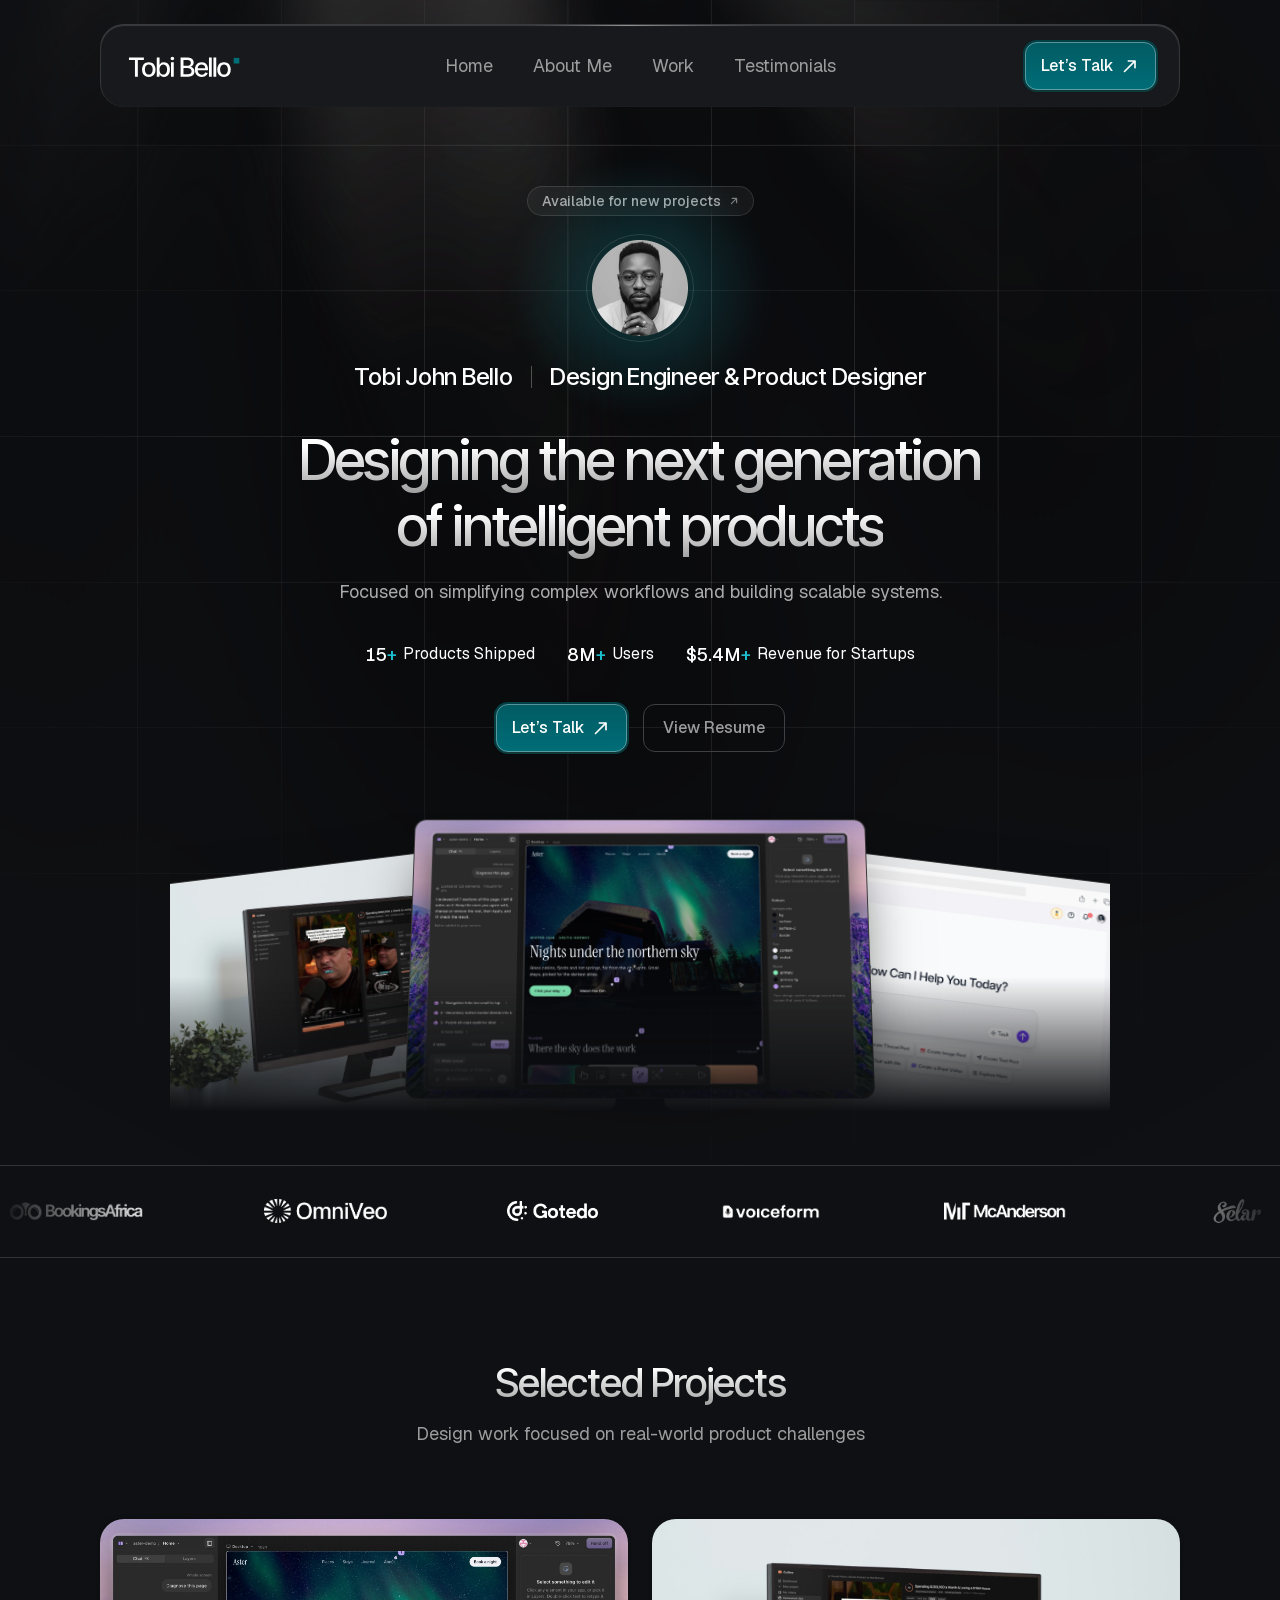
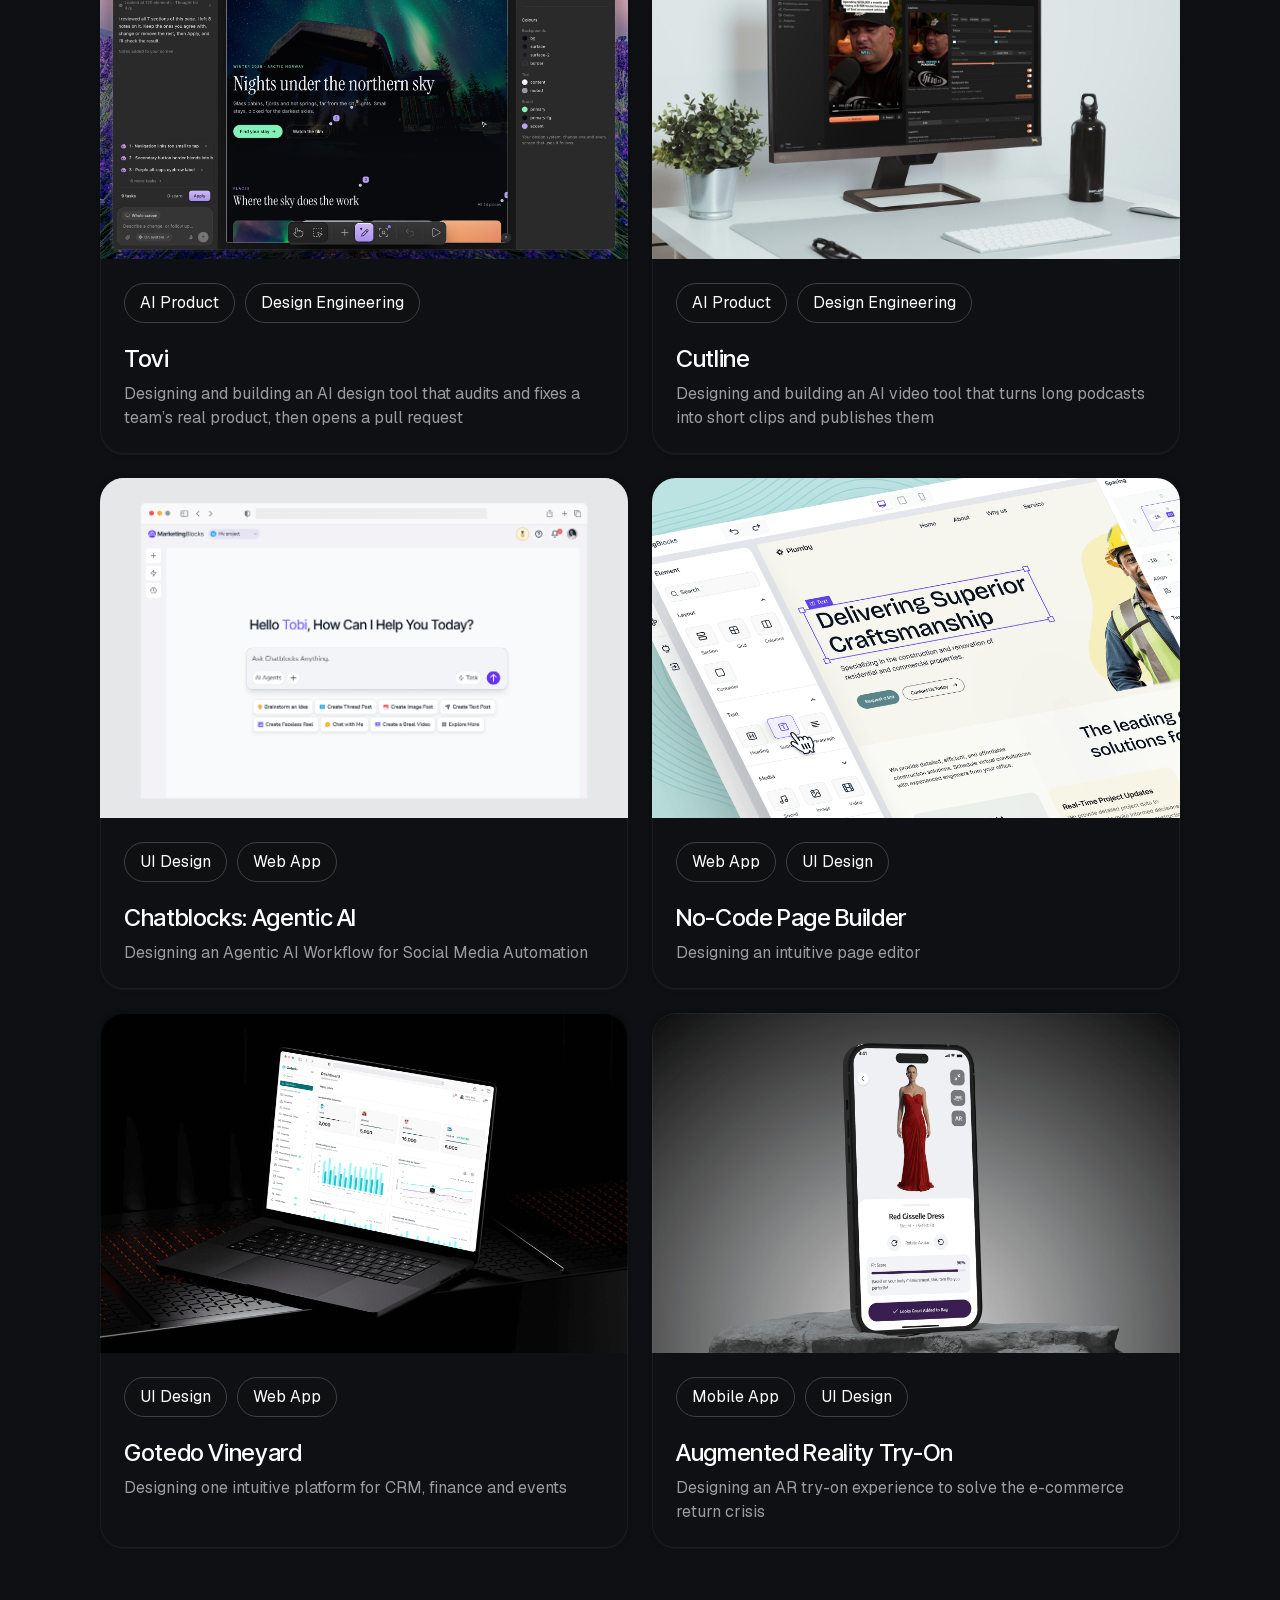
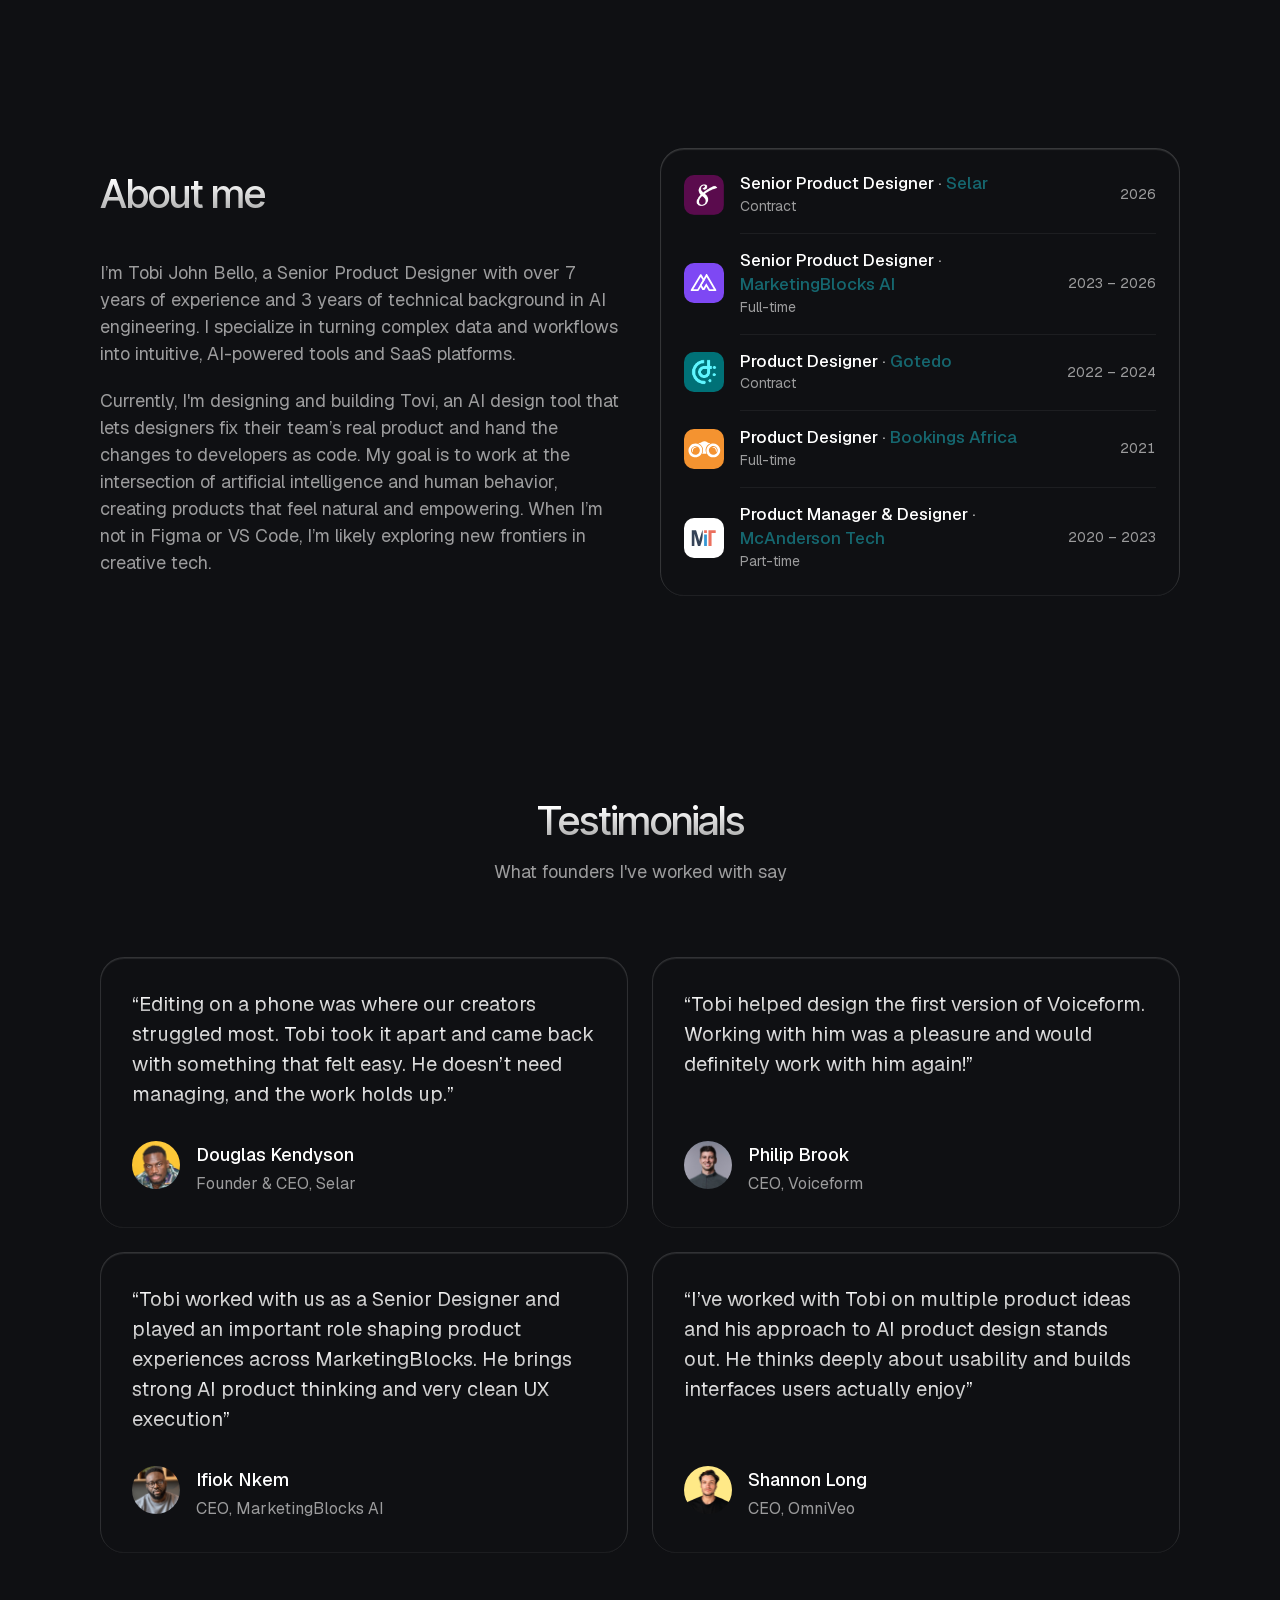
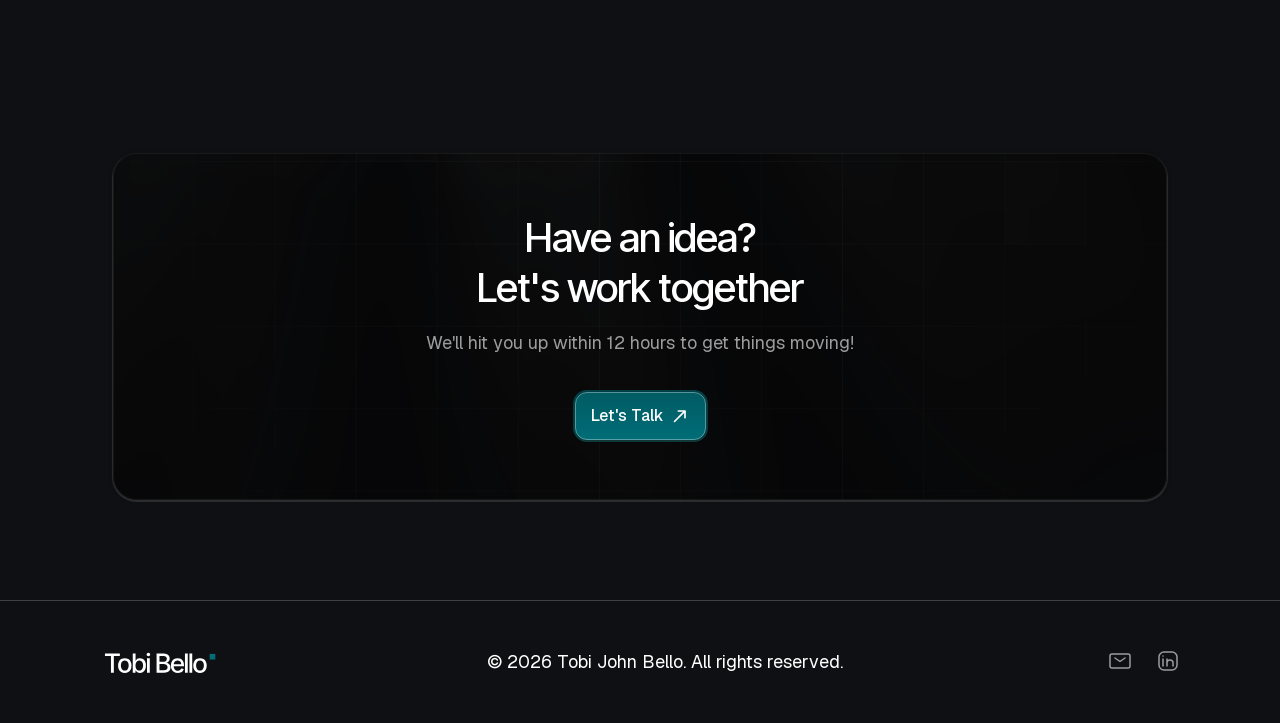
==== index.html @ f937171e "Availability badge: monochrome pill with arrow, no green dot; More work carousel prepared (hidden un" ====
<!doctype html>
<html lang="en" class="no-js">
<head>
<meta charset="utf-8">
<meta name="viewport" content="width=device-width, initial-scale=1">
<title>Tobi John Bello | Design Engineer &amp; Product Designer</title>
<meta name="description" content="Tobi John Bello (Tobi Bello) is a Design Engineer and Product Designer with 7+ years designing AI products, no-code builders and SaaS. 15+ products shipped, used by 8M+ people. See his portfolio and case studies.">
<meta name="author" content="Tobi John Bello">
<meta name="robots" content="index, follow, max-image-preview:large">
<link rel="canonical" href="https://tobibello.pages.dev/">
<meta property="og:type" content="website">
<meta property="og:site_name" content="Tobi John Bello">
<meta property="og:url" content="https://tobibello.pages.dev/">
<meta property="og:title" content="Tobi John Bello | Senior Product Designer &amp; Design Engineer">
<meta property="og:description" content="Tobi John Bello (Tobi Bello) is a Senior Product Designer and Design Engineer with 7+ years designing AI products, no-code builders and SaaS. 15+ products shipped, used by 8M+ people. See his portfolio and case studies.">
<meta property="og:image" content="https://tobibello.pages.dev/assets/images/eXPd6ypbdZFultZk0NhvtLMKfq0.jpg">
<meta name="twitter:card" content="summary_large_image">
<meta name="twitter:title" content="Tobi John Bello | Senior Product Designer &amp; Design Engineer">
<meta name="twitter:description" content="Tobi John Bello (Tobi Bello) is a Senior Product Designer and Design Engineer with 7+ years designing AI products, no-code builders and SaaS. 15+ products shipped, used by 8M+ people. See his portfolio and case studies.">
<meta name="twitter:image" content="https://tobibello.pages.dev/assets/images/eXPd6ypbdZFultZk0NhvtLMKfq0.jpg">
<script type="application/ld+json">[{"@context": "https://schema.org", "@type": "Person", "name": "Tobi John Bello", "alternateName": ["Tobi Bello", "Tobi J. Bello"], "jobTitle": "Design Engineer & Product Designer", "url": "https://tobibello.pages.dev/", "image": "https://tobibello.pages.dev/assets/images/3a0TsaIyMQbZR7j9urEglnDvk4.png", "email": "mailto:tobijohnbello@gmail.com", "sameAs": ["https://www.linkedin.com/in/tobi-john-bello-57268a89/", "https://github.com/squarepegng", "https://tobibello.framer.website/"], "knowsAbout": ["Product design", "UX design", "UI design", "AI product design", "Agentic AI UX", "Design systems", "No-code builders", "SaaS", "Design engineering", "Prototyping"], "alumniOf": {"@type": "CollegeOrUniversity", "name": "Federal University of Technology, Akure"}}, {"@context": "https://schema.org", "@type": "WebSite", "name": "Tobi John Bello — Portfolio", "alternateName": "Tobi Bello", "url": "https://tobibello.pages.dev/"}]</script>
<link rel="icon" href="assets/images/3a0TsaIyMQbZR7j9urEglnDvk4.png">
<link rel="preload" href="assets/fonts/Geist-var.woff2" as="font" type="font/woff2" crossorigin>
<link rel="preload" href="assets/fonts/InterTight-var.woff2" as="font" type="font/woff2" crossorigin>
<script>document.documentElement.classList.add('js-motion')</script>
<link rel="stylesheet" href="assets/styles.css?v=20261123f">
</head>
<body>
<header class="site-header appear" style="--from-y:-16px;--delay:.1s">
  <nav class="nav" aria-label="Main">
    <svg class="nav-divider" viewBox="-1 -1 261 3" preserveAspectRatio="none" aria-hidden="true"><defs><linearGradient id="navline" x1="278.009" y1="2" x2="-39.2064" y2="2" gradientUnits="userSpaceOnUse"><stop offset="0.08" stop-color="#737474" stop-opacity="0"/><stop offset="0.51" stop-color="#939393"/><stop offset="0.83" stop-color="#6F6F70" stop-opacity="0"/></linearGradient></defs><line x1="0" y1="0.5" x2="259" y2="0.5" stroke="url(#navline)"/></svg>
    <a class="nav-logo" href="./" aria-label="Tobi Bello, home"><img src="assets/images/7yOBBGfetjL9oez791LI37W6D8.svg" alt="Tobi Bello" width="121" height="24"></a>
    <div class="nav-links">
      <a href="./">Home</a>
      <a href="#about-me">About Me</a>
      <a href="#work">Work</a>
      <a href="#testimonials">Testimonials</a>
    </div>
    <a class="btn btn-primary nav-cta" href="mailto:tobijohnbello@gmail.com">Let’s Talk <svg viewBox="0 0 20 20" fill="none" aria-hidden="true"><path d="M14.1665 7.00008L5.08315 16.0834C4.93037 16.2362 4.73593 16.3126 4.49982 16.3126C4.26371 16.3126 4.06926 16.2362 3.91648 16.0834C3.76371 15.9306 3.68732 15.7362 3.68732 15.5001C3.68732 15.264 3.76371 15.0695 3.91648 14.9167L12.9998 5.83341H8.33315C8.09704 5.83341 7.89912 5.75355 7.7394 5.59383C7.57968 5.43411 7.49982 5.23619 7.49982 5.00008C7.49982 4.76397 7.57968 4.56605 7.7394 4.40633C7.89912 4.24661 8.09704 4.16675 8.33315 4.16675H14.9998C15.2359 4.16675 15.4338 4.24661 15.5936 4.40633C15.7533 4.56605 15.8331 4.76397 15.8331 5.00008V11.6667C15.8331 11.9029 15.7533 12.1008 15.5936 12.2605C15.4338 12.4202 15.2359 12.5001 14.9998 12.5001C14.7637 12.5001 14.5658 12.4202 14.4061 12.2605C14.2463 12.1008 14.1665 11.9029 14.1665 11.6667V7.00008Z" fill="white"/></svg></a>
    <button class="nav-toggle" type="button" aria-label="Menu" aria-expanded="false"><span></span><span></span></button>
    <div class="nav-menu">
      <a href="./">Home</a>
      <a href="#about-me">About Me</a>
      <a href="#work">Work</a>
      <a href="#testimonials">Testimonials</a>
      <a class="btn btn-primary" href="mailto:tobijohnbello@gmail.com">Let’s Talk <svg viewBox="0 0 20 20" fill="none" aria-hidden="true"><path d="M14.1665 7.00008L5.08315 16.0834C4.93037 16.2362 4.73593 16.3126 4.49982 16.3126C4.26371 16.3126 4.06926 16.2362 3.91648 16.0834C3.76371 15.9306 3.68732 15.7362 3.68732 15.5001C3.68732 15.264 3.76371 15.0695 3.91648 14.9167L12.9998 5.83341H8.33315C8.09704 5.83341 7.89912 5.75355 7.7394 5.59383C7.57968 5.43411 7.49982 5.23619 7.49982 5.00008C7.49982 4.76397 7.57968 4.56605 7.7394 4.40633C7.89912 4.24661 8.09704 4.16675 8.33315 4.16675H14.9998C15.2359 4.16675 15.4338 4.24661 15.5936 4.40633C15.7533 4.56605 15.8331 4.76397 15.8331 5.00008V11.6667C15.8331 11.9029 15.7533 12.1008 15.5936 12.2605C15.4338 12.4202 15.2359 12.5001 14.9998 12.5001C14.7637 12.5001 14.5658 12.4202 14.4061 12.2605C14.2463 12.1008 14.1665 11.9029 14.1665 11.6667V7.00008Z" fill="white"/></svg></a>
    </div>
  </nav>
</header>
<main>
  <section class="hero">
    <div class="hero-glow" aria-hidden="true"></div>
    <img class="hero-bg" src="assets/images/rmx4Vy7zMNJKXeLhiIG00IlRLk.png?v=20261123f" alt="">
    <div class="hero-inner">
      <a class="avail appear" style="--delay:.05s" href="mailto:tobijohnbello@gmail.com">Available for new projects<svg viewBox="0 0 16 16" fill="none" stroke="currentColor" stroke-width="1.4" stroke-linecap="round" stroke-linejoin="round" aria-hidden="true"><path d="M5 11l6-6M6 5h5v5"/></svg></a>
      <div class="avatar-wrap appear" style="--delay:.15s"><img class="avatar" src="assets/images/3a0TsaIyMQbZR7j9urEglnDvk4.png" alt="Tobi John Bello" width="96" height="96"></div>
      <div class="hero-lines">
        <h3 class="greeting appear" style="--delay:.25s">Tobi John Bello<span class="sep" aria-hidden="true"></span><span class="sr-only"> · </span>Design Engineer &amp; Product Designer</h3>
        <div class="headline-wrap">
          <h1 class="headline words"><span class="grad grad-75">Designing the next generation</span><br><span class="grad grad-75">of intelligent products</span></h1>
          <p class="hero-sub appear" style="--delay:.55s">Focused on simplifying complex workflows and building scalable systems.</p>
        </div>
        <div class="stats">
          <div class="stat appear" style="--delay:.65s"><b><em data-count="15">15</em><i>+</i></b><span>Products Shipped</span></div>
          <div class="stat appear" style="--delay:.72s"><b><em data-count="8" data-suffix="M">8M</em><i>+</i></b><span>Users</span></div>
          <div class="stat appear" style="--delay:.79s"><b><em data-count="5.4" data-prefix="$" data-suffix="M" data-dec="1">$5.4M</em><i>+</i></b><span>Revenue for Startups</span></div>
        </div>
      </div>
      <div class="ctas">
        <a class="btn btn-primary appear" style="--delay:.9s" href="mailto:tobijohnbello@gmail.com">Let’s Talk <svg viewBox="0 0 20 20" fill="none" aria-hidden="true"><path d="M14.1665 7.00008L5.08315 16.0834C4.93037 16.2362 4.73593 16.3126 4.49982 16.3126C4.26371 16.3126 4.06926 16.2362 3.91648 16.0834C3.76371 15.9306 3.68732 15.7362 3.68732 15.5001C3.68732 15.264 3.76371 15.0695 3.91648 14.9167L12.9998 5.83341H8.33315C8.09704 5.83341 7.89912 5.75355 7.7394 5.59383C7.57968 5.43411 7.49982 5.23619 7.49982 5.00008C7.49982 4.76397 7.57968 4.56605 7.7394 4.40633C7.89912 4.24661 8.09704 4.16675 8.33315 4.16675H14.9998C15.2359 4.16675 15.4338 4.24661 15.5936 4.40633C15.7533 4.56605 15.8331 4.76397 15.8331 5.00008V11.6667C15.8331 11.9029 15.7533 12.1008 15.5936 12.2605C15.4338 12.4202 15.2359 12.5001 14.9998 12.5001C14.7637 12.5001 14.5658 12.4202 14.4061 12.2605C14.2463 12.1008 14.1665 11.9029 14.1665 11.6667V7.00008Z" fill="white"/></svg></a>
        <a class="btn btn-ghost appear" style="--delay:.97s" href="https://drive.google.com/file/d/1QkgXBdoFp49OG6XRfcjMGfSXgzDEqbFx/view?usp=sharing" target="_blank" rel="noopener">View Resume</a>
      </div>
      <div class="hero-stack" aria-label="Selected work">
        <a class="hs-card hs-l" href="work/cutline/" aria-label="Cutline case study"><img src="assets/images/cutline/cutline-thumb.jpg?v=7" alt=""></a>
        <a class="hs-card hs-r" href="work/chatblock-agenticai/" aria-label="Chatblocks case study"><img src="assets/images/oWLiHpSBXKq6SvZy4Uui7AdJMLM.png" alt=""></a>
        <a class="hs-card hs-c" href="work/tovi/" aria-label="Tovi case study"><img src="assets/images/tovi/tovi-thumb.jpg?v=11" alt=""></a>
      </div>
    </div>
  </section>

  <div class="logos-wrap appear" style="--delay:1.1s">
    <div class="logos"><div class="logos-track"><img src="assets/images/uMPdpJwaRj1DoyJfp9jU3vR9jFo.png" alt="" width="134" height="32"><img src="assets/images/pQzZvFIZZIkq4x9eK3iJ7degow.png" alt="" width="123" height="32"><img src="assets/images/GT7DYeJZN92wDtdkqewqs1DvdkQ.png" alt="" width="91" height="32"><img src="assets/images/L9Tx4y836TshL6FOYuUlHtWNo.png" alt="" width="106" height="32"><img src="assets/images/jYqMAU3VmBTUBeAXQYo9rKTHA.png" alt="" width="122" height="32"><img src="assets/images/jSNo8ebkbnoVdFLDXiP9W1JWE4k.png" alt="" width="103" height="32"><img src="assets/images/GaxAfFxfyH96OofaEjwZgmy7o.png" alt="" width="148" height="32"></div></div>
  </div>

  <section class="section work" id="work">
    <div class="section-title">
      <h2 class="h2 grad reveal">Selected Projects</h2>
      <p class="lead reveal">Design work focused on real-world product challenges</p>
    </div>
    <div class="projects">
      <a class="project reveal scale" href="work/tovi/">
        <div class="project-img tovi"><img src="assets/images/tovi/tovi-thumb.jpg?v=11" alt="" loading="lazy"></div>
        <div class="project-body">
          <div class="tags"><span class="tag">AI Product</span><span class="tag">Design Engineering</span></div>
          <div class="project-text"><h3>Tovi</h3><p>Designing and building an AI design tool that audits and fixes a team’s real product, then opens a pull request</p></div>
        </div>
      </a>
      <a class="project reveal scale" href="work/cutline/">
        <div class="project-img tovi"><img src="assets/images/cutline/cutline-thumb.jpg?v=7" alt="" loading="lazy"></div>
        <div class="project-body">
          <div class="tags"><span class="tag">AI Product</span><span class="tag">Design Engineering</span></div>
          <div class="project-text"><h3>Cutline</h3><p>Designing and building an AI video tool that turns long podcasts into short clips and publishes them</p></div>
        </div>
      </a>
      <a class="project reveal scale" href="work/chatblock-agenticai/">
        <div class="project-img frame"><img class="frame-img" src="assets/images/oWLiHpSBXKq6SvZy4Uui7AdJMLM.png" alt="" loading="lazy"></div>
        <div class="project-body">
          <div class="tags"><span class="tag">UI Design</span><span class="tag">Web App</span></div>
          <div class="project-text"><h3>Chatblocks: Agentic AI</h3><p>Designing an Agentic AI Workflow for Social Media Automation</p></div>
        </div>
      </a>
      <a class="project reveal scale" href="work/no-code-page-builder/">
        <div class="project-img"><img src="assets/images/rdNIWnpcGglrYolwVCsgDgLjlwc.png" alt="" loading="lazy"></div>
        <div class="project-body">
          <div class="tags"><span class="tag">Web App</span><span class="tag">UI Design</span></div>
          <div class="project-text"><h3>No-Code Page Builder</h3><p>Designing an intuitive page editor</p></div>
        </div>
      </a>
      <a class="project reveal scale" href="work/gotedo/">
        <div class="project-img"><img src="assets/images/7qSwy6VY5FxLtqRatklWrt8N80.png" alt="" loading="lazy"></div>
        <div class="project-body">
          <div class="tags"><span class="tag">UI Design</span><span class="tag">Web App</span></div>
          <div class="project-text"><h3>Gotedo Vineyard</h3><p>Designing one intuitive platform for CRM, finance and events</p></div>
        </div>
      </a>
      <a class="project reveal scale" href="work/augmented-reality-try-on/">
        <div class="project-img"><img src="assets/images/9REVzFUQ6uCuavGl8Y809GJALQE.png" alt="" loading="lazy"></div>
        <div class="project-body">
          <div class="tags"><span class="tag">Mobile App</span><span class="tag">UI Design</span></div>
          <div class="project-text"><h3>Augmented Reality Try-On</h3><p>Designing an AR try-on experience to solve the e-commerce return crisis</p></div>
        </div>
      </a>
    </div>
    <div class="more-work reveal" hidden>
      <div class="mw-head">
        <h3 class="mw-title">More work</h3>
        <div class="mw-nav"><button class="mw-prev" type="button" aria-label="Previous"><svg viewBox="0 0 24 24" fill="none" stroke="currentColor" stroke-width="1.6" stroke-linecap="round" stroke-linejoin="round"><path d="M15 6l-6 6 6 6"/></svg></button><button class="mw-next" type="button" aria-label="Next"><svg viewBox="0 0 24 24" fill="none" stroke="currentColor" stroke-width="1.6" stroke-linecap="round" stroke-linejoin="round"><path d="M9 6l6 6-6 6"/></svg></button></div>
      </div>
      <div class="mw-track">
        <a class="mw-card" href="https://www.behance.net/gallery/125102981/Cryptoslash-Dashboard" target="_blank" rel="noopener">
          <div class="mw-img"><img src="assets/images/more/cryptoslash.jpg" alt="Cryptoslash crypto trading dashboard" loading="lazy"></div>
          <div class="mw-text"><h4>Cryptoslash Dashboard</h4><span>Fintech · Web App</span></div>
        </a>
      </div>
    </div>
  </section>

  <section class="section about" id="about-me">
    <div class="about-left">
      <h2 class="h2 grad reveal y40">About me</h2>
      <div class="about-text reveal">
        <p>I’m Tobi John Bello, a Senior Product Designer with over 7 years of experience and 3 years of technical background in AI engineering. I specialize in turning complex data and workflows into intuitive, AI-powered tools and SaaS platforms.</p>
        <p>Currently, I'm designing and building Tovi, an AI design tool that lets designers fix their team’s real product and hand the changes to developers as code. My goal is to work at the intersection of artificial intelligence and human behavior, creating products that feel natural and empowering. When I’m not in Figma or VS Code, I’m likely exploring new frontiers in creative tech.</p>
      </div>
    </div>
    <div class="about-right">
      <ul class="xp-list reveal" aria-label="Experience">
        <li class="xp-row" style="--i:0">
          <img src="assets/images/selar-mark.png" alt="" loading="lazy">
          <div class="xp-main"><p class="xp-role">Senior Product Designer <em>·</em> <span>Selar</span></p><p class="xp-type">Contract</p></div>
          <p class="xp-date">2026</p>
        </li>
        <li class="xp-row" style="--i:1">
          <img src="assets/images/qO96XevSzztE13hX5urrurmUXaA.svg" alt="" loading="lazy">
          <div class="xp-main"><p class="xp-role">Senior Product Designer <em>·</em> <span>MarketingBlocks AI</span></p><p class="xp-type">Full-time</p></div>
          <p class="xp-date">2023 – 2026</p>
        </li>
        <li class="xp-row" style="--i:2">
          <img src="assets/images/aSbJJ1Q1sjgK6lAJJDRIxREN6Y.png" alt="" loading="lazy">
          <div class="xp-main"><p class="xp-role">Product Designer <em>·</em> <span>Gotedo</span></p><p class="xp-type">Contract</p></div>
          <p class="xp-date">2022 – 2024</p>
        </li>
        <li class="xp-row" style="--i:3">
          <img src="assets/images/hEUfnikcbv2mEX6nDTvQTvBd1pQ.svg" alt="" loading="lazy">
          <div class="xp-main"><p class="xp-role">Product Designer <em>·</em> <span>Bookings Africa</span></p><p class="xp-type">Full-time</p></div>
          <p class="xp-date">2021</p>
        </li>
        <li class="xp-row" style="--i:4">
          <img src="assets/images/asA41ybWyhrHrJIeGgw6klH4cc.svg" alt="" loading="lazy">
          <div class="xp-main"><p class="xp-role">Product Manager &amp; Designer <em>·</em> <span>McAnderson Tech</span></p><p class="xp-type">Part-time</p></div>
          <p class="xp-date">2020 – 2023</p>
        </li>
      </ul>
    </div>
  </section>

  <section class="section testimonials-grid" id="testimonials">
    <div class="section-title">
      <h2 class="h2 grad reveal">Testimonials</h2>
      <p class="lead reveal">What founders I've worked with say</p>
    </div>
    <div class="t-grid">
      <figure class="t-card reveal">
        <blockquote class="t-quote grad">“Editing on a phone was where our creators struggled most. Tobi took it apart and came back with something that felt easy. He doesn’t need managing, and the work holds up.”</blockquote>
        <figcaption class="person">
          <img src="assets/images/Douglas-Kendyson-1-640x640.jpeg" alt="" loading="lazy">
          <div class="person-text"><p class="person-name">Douglas Kendyson</p><p class="person-role">Founder &amp; CEO, Selar</p></div>
        </figcaption>
      </figure>
      <figure class="t-card reveal">
        <blockquote class="t-quote grad">“Tobi helped design the first version of Voiceform. Working with him was a pleasure and would definitely work with him again!”</blockquote>
        <figcaption class="person">
          <img src="assets/images/w52VW8EEoLwrZ18rJnHf1PaPKN0.jpeg" alt="" loading="lazy">
          <div class="person-text"><p class="person-name"><a href="https://www.linkedin.com/in/philipbrook1/overlay/about-this-profile/" target="_blank" rel="noopener">Philip Brook</a></p><p class="person-role">CEO, Voiceform</p></div>
        </figcaption>
      </figure>
      <figure class="t-card reveal">
        <blockquote class="t-quote grad">“Tobi worked with us as a Senior Designer and played an important role shaping product experiences across MarketingBlocks. He brings strong AI product thinking and very clean UX execution”</blockquote>
        <figcaption class="person">
          <img src="assets/images/8iBbTYxB0hMgThgiRma8DIqoG08.png" alt="" loading="lazy">
          <div class="person-text"><p class="person-name">Ifiok Nkem</p><p class="person-role">CEO, MarketingBlocks AI</p></div>
        </figcaption>
      </figure>
      <figure class="t-card reveal">
        <blockquote class="t-quote grad">“I’ve worked with Tobi on multiple product ideas and his approach to AI product design stands out. He thinks deeply about usability and builds interfaces users actually enjoy”</blockquote>
        <figcaption class="person">
          <img src="assets/images/XUlwc8bDj3OdWTif4vH09NvNNM8.png" alt="" loading="lazy">
          <div class="person-text"><p class="person-name">Shannon Long</p><p class="person-role">CEO, OmniVeo</p></div>
        </figcaption>
      </figure>
    </div>
  </section>

  <section class="banner">
    <div class="banner-card reveal">
      <img class="banner-bg" src="assets/images/rmx4Vy7zMNJKXeLhiIG00IlRLk.png?v=20261123f" alt="" loading="lazy">
      <div class="banner-overlay"></div>
      <div class="banner-content">
        <div class="banner-title">
          <h2 class="h2">Have an idea?<br>Let's work together</h2>
          <p class="lead">We'll hit you up within 12 hours to get things moving!</p>
        </div>
        <a class="btn btn-primary" href="mailto:tobijohnbello@gmail.com">Let's Talk <svg viewBox="0 0 20 20" fill="none" aria-hidden="true"><path d="M14.1665 7.00008L5.08315 16.0834C4.93037 16.2362 4.73593 16.3126 4.49982 16.3126C4.26371 16.3126 4.06926 16.2362 3.91648 16.0834C3.76371 15.9306 3.68732 15.7362 3.68732 15.5001C3.68732 15.264 3.76371 15.0695 3.91648 14.9167L12.9998 5.83341H8.33315C8.09704 5.83341 7.89912 5.75355 7.7394 5.59383C7.57968 5.43411 7.49982 5.23619 7.49982 5.00008C7.49982 4.76397 7.57968 4.56605 7.7394 4.40633C7.89912 4.24661 8.09704 4.16675 8.33315 4.16675H14.9998C15.2359 4.16675 15.4338 4.24661 15.5936 4.40633C15.7533 4.56605 15.8331 4.76397 15.8331 5.00008V11.6667C15.8331 11.9029 15.7533 12.1008 15.5936 12.2605C15.4338 12.4202 15.2359 12.5001 14.9998 12.5001C14.7637 12.5001 14.5658 12.4202 14.4061 12.2605C14.2463 12.1008 14.1665 11.9029 14.1665 11.6667V7.00008Z" fill="white"/></svg></a>
      </div>
    </div>
  </section>
</main>
<footer class="footer">
  <div class="footer-inner">
    <a class="footer-logo" href="./"><img src="assets/images/7yOBBGfetjL9oez791LI37W6D8.svg" alt="Tobi Bello" width="121" height="24"></a>
    <p class="copyright">© 2026 Tobi John Bello. All rights reserved.</p>
    <div class="socials">
      <a href="mailto:tobijohnbello@gmail.com" aria-label="Email"><svg viewBox="0 0 24 24" fill="none" stroke-width="1.5" aria-hidden="true"><path d="M7 9l5 3.5L17 9" stroke="currentColor" stroke-linecap="round" stroke-linejoin="round"/><path d="M2 17V7a2 2 0 012-2h16a2 2 0 012 2v10a2 2 0 01-2 2H4a2 2 0 01-2-2z" stroke="currentColor"/></svg></a>
      <a href="https://www.linkedin.com/in/tobi-john-bello-57268a89/" target="_blank" rel="noopener" aria-label="LinkedIn"><svg viewBox="0 0 24 24" fill="none" stroke-width="1.5" aria-hidden="true"><path d="M21 8v8a5 5 0 01-5 5H8a5 5 0 01-5-5V8a5 5 0 015-5h8a5 5 0 015 5zM7 17v-7" stroke="currentColor" stroke-linecap="round" stroke-linejoin="round"/><path d="M11 17v-3.25M11 10v3.75m0 0c0-3.75 6-3.75 6 0V17M7 7.01l.01-.011" stroke="currentColor" stroke-linecap="round" stroke-linejoin="round"/></svg></a>
    </div>
  </div>
</footer>
<script src="assets/site.js?v=20261123f"></script>
</body>
</html>
---- assets/styles.css ----
/* Tobi Bello portfolio, rebuilt from the Framer site as plain HTML/CSS. */

@font-face { font-family: "Geist"; src: url("fonts/Geist-var.woff2") format("woff2"); font-weight: 400 600; font-style: normal; font-display: swap; }
@font-face { font-family: "Inter Tight"; src: url("fonts/InterTight-var.woff2") format("woff2"); font-weight: 400 600; font-style: normal; font-display: swap; }

:root {
  --bg: #0F1013;
  --nav: #17191C;
  --white: #FFFFFF;
  --grey: #9C9C9D;
  --grey-2: #AAAAAA;
  --line: #3F4042;
  --teal: #1BBDCC;
  --link: #0099FF;
  --display: "Geist", -apple-system, BlinkMacSystemFont, "Helvetica Neue", Arial, sans-serif;
  --head: "Inter Tight", "Geist", -apple-system, BlinkMacSystemFont, "Helvetica Neue", Arial, sans-serif;
  --inter: "Geist", -apple-system, BlinkMacSystemFont, "Helvetica Neue", Arial, sans-serif;
  --spring: cubic-bezier(0.2, 0.9, 0.25, 1);
}

* { box-sizing: border-box; }
html { background: var(--bg); color-scheme: dark; scroll-behavior: smooth; }
body { margin: 0; background: var(--bg); color: var(--white); font-family: var(--display); font-size: 18px; line-height: 1.5; -webkit-font-smoothing: antialiased; -moz-osx-font-smoothing: grayscale; overflow-x: hidden; }
img { display: block; max-width: 100%; }
a { color: inherit; text-decoration: none; }
h1, h2, h3, h4, h5, h6, p { margin: 0; }
button { font: inherit; color: inherit; }

/* Text that fades from white at the top to grey at the bottom */
.grad { background-image: linear-gradient(0deg, #999999 0%, #FFFFFF 79.1%); -webkit-background-clip: text; background-clip: text; -webkit-text-fill-color: transparent; color: transparent; }
.grad-75 { background-image: linear-gradient(0deg, #999999 0%, #FFFFFF 75%); }

/* ---------- Buttons ---------- */
.btn { position: relative; display: inline-flex; align-items: center; justify-content: center; gap: 6px; height: 48px; border-radius: 12px; font: 500 16px/24px var(--display); white-space: nowrap; transition: filter .2s, transform .2s, box-shadow .2s; }
.btn::after { content: ""; position: absolute; inset: 0; border-radius: inherit; border: 1px solid; pointer-events: none; }
.btn svg { width: 20px; height: 20px; flex: none; }
.btn-primary { padding: 12px 16px; color: var(--white); background: linear-gradient(180deg, #015B63 0%, #006D77 100%); box-shadow: 0 1px 2px 0 rgba(62, 34, 13, .5), 0 0 0 2px #004147; }
.btn-primary::after { border-color: rgba(255, 255, 255, .34); }
.btn-primary:hover { filter: brightness(1.12); }
.btn-ghost { padding: 12px 20px; color: var(--grey); }
.btn-ghost::after { border-color: var(--line); }
.btn-ghost:hover { color: var(--white); }

/* ---------- Navbar ---------- */
.site-header { position: fixed; top: 0; left: 0; right: 0; z-index: 50; display: flex; justify-content: center; padding: 24px 100px; pointer-events: none; }
.site-header .nav { pointer-events: auto; transition: box-shadow .3s ease, background-color .3s ease; }
.site-header.scrolled .nav { background: rgba(23, 25, 28, .88); -webkit-backdrop-filter: blur(14px); backdrop-filter: blur(14px); box-shadow: inset 0 1px 1px 1px rgba(255, 255, 255, .15), 0 12px 32px rgba(0, 0, 0, .45); }
section[id] { scroll-margin-top: 140px; }
.nav { position: relative; width: 100%; max-width: 1178px; min-height: 83px; display: flex; align-items: center; justify-content: space-between; padding: 16px 24px; background: var(--nav); border-radius: 24px; box-shadow: inset 0 1px 1px 1px rgba(255, 255, 255, .15); }
.nav-logo img, .footer-logo img { width: 121px; height: 24px; object-fit: cover; }
.nav-links { position: absolute; left: 50%; transform: translateX(-50%); display: flex; }
.nav-links a { padding: 12px 20px; font-size: 18px; line-height: 27px; color: var(--grey); transition: color .2s; }
.nav-links a:hover { color: var(--white); }
.nav-divider { position: absolute; top: 0; left: 50%; transform: translateX(-50%); width: 261px; height: 3px; }
.nav-toggle { display: none; width: 40px; height: 40px; padding: 0; border: 0; background: none; cursor: pointer; position: relative; }
.nav-toggle span { position: absolute; left: 10px; width: 20px; height: 1.5px; background: var(--white); border-radius: 2px; transition: transform .3s var(--spring), top .3s var(--spring); }
.nav-toggle span:first-child { top: 16px; }
.nav-toggle span:last-child { top: 23px; }
.nav.open .nav-toggle span:first-child { top: 19.5px; transform: rotate(45deg); }
.nav.open .nav-toggle span:last-child { top: 19.5px; transform: rotate(-45deg); }
.nav-menu { display: none; }

/* ---------- Hero ---------- */
.hero { position: relative; min-height: 764px; display: flex; flex-direction: column; align-items: center; overflow: hidden; }
.hero-bg { position: absolute; inset: 0; width: 100%; height: 100%; object-fit: cover; filter: contrast(1.35) brightness(1.12); }
.hero-inner { position: relative; width: 100%; max-width: 1200px; margin-top: 141px; padding: 45px 100px 53px; display: flex; flex-direction: column; align-items: center; gap: 24px; }
.avatar { width: 96px; height: 96px; object-fit: contain; }
.hero-lines { width: 100%; display: flex; flex-direction: column; align-items: center; gap: 36px; text-align: center; }
.greeting { font: 500 24px/1.4 var(--head); letter-spacing: -0.01em; }
.headline-wrap { display: flex; flex-direction: column; gap: 16px; }
.headline { font: 500 56px/1.1 var(--head); letter-spacing: -0.035em; }
.headline span { display: inline-block; }
.hero-sub { font-size: 18px; line-height: 27px; color: var(--grey-2); }
.stats { display: flex; justify-content: center; align-items: center; gap: 32px; flex-wrap: wrap; }
.stat { display: flex; align-items: center; gap: 6px; }
.stat b { font-weight: 500; font-size: 18px; line-height: 27px; }
.stat b i { font-style: normal; color: var(--teal); }
.stat span { font-size: 16px; line-height: 24px; }
.ctas { display: flex; align-items: center; gap: 16px; margin-top: 12px; }

/* ---------- Client logos ---------- */
.logos { position: relative; height: 93px; display: flex; align-items: center; overflow: hidden; padding: 10px; -webkit-mask-image: linear-gradient(to right, transparent 0%, #000 12.5%, #000 87.5%, transparent 100%); mask-image: linear-gradient(to right, transparent 0%, #000 12.5%, #000 87.5%, transparent 100%); }
.logos-wrap { position: relative; }
.logos-wrap::after { content: ""; position: absolute; inset: 0; border-top: 1px solid rgba(255, 255, 255, .15); border-bottom: 1px solid rgba(255, 255, 255, .15); pointer-events: none; }
.logos-track { display: flex; align-items: center; gap: 120px; width: max-content; animation: ticker var(--ticker-duration, 40s) linear infinite; }
.logos-track img { height: 32px; flex: none; object-fit: contain; }
@keyframes ticker { to { transform: translateX(calc(-1 * var(--ticker-shift, 50%))); } }

/* ---------- Sections ---------- */
.section { padding: 100px; display: flex; flex-direction: column; align-items: center; }
.section-title { display: flex; flex-direction: column; align-items: center; gap: 12px; text-align: center; }
.h2 { font: 500 40px/1.25 var(--head); letter-spacing: -0.025em; }
.lead { font-size: 18px; line-height: 27px; color: var(--grey); }

/* Work */
.work { gap: 72px; }
.projects { width: 100%; max-width: 1240px; display: grid; grid-template-columns: repeat(2, minmax(0, 1fr)); gap: 24px; }
.project { position: relative; display: flex; flex-direction: column; background: var(--bg); border-radius: 24px; box-shadow: 0 1px 1px 0 rgba(255, 255, 255, .05), 0 0 5px 0 rgba(0, 0, 0, .25); transition: box-shadow .3s ease; }
.project::after { content: ""; position: absolute; inset: 0; border-radius: inherit; border: 1px solid rgba(217, 217, 217, .06); pointer-events: none; }
.project:hover { box-shadow: 0 1px 25px 0 rgba(255, 255, 255, .13), 0 0 15px 0 rgba(0, 0, 0, .25); }
.project-img { height: 340px; border-radius: 24px 24px 0 0; overflow: hidden; }
.project-img img { width: 100%; height: 100%; object-fit: cover; transition: transform .7s cubic-bezier(.16, 1, .3, 1); }
.project:hover .project-img img { transform: scale(1.05); }
.project-body { padding: 24px; display: flex; flex-direction: column; gap: 20px; }
.tags { display: flex; gap: 10px; }
.tag { position: relative; padding: 8px 16px; border-radius: 100px; background: rgba(0, 0, 0, .03); font-size: 16px; line-height: 24px; }
.tag::after { content: ""; position: absolute; inset: 0; border-radius: inherit; border: 1px solid var(--line); }
.project-text { display: flex; flex-direction: column; gap: 8px; }
.project-text h3 { font: 500 24px/1.3 var(--head); letter-spacing: -0.015em; }
.project-text p { font-size: 16px; line-height: 24px; color: var(--grey); }

/* About */
.about { flex-direction: row; justify-content: center; gap: 40px; }
.about-left { width: 600px; max-width: 100%; display: flex; flex-direction: column; gap: 40px; }
.about-text { display: flex; flex-direction: column; gap: 20px; font-size: 18px; line-height: 27px; color: var(--grey); }
.about-right { width: 600px; max-width: 100%; display: flex; flex-direction: column; gap: 24px; }
.job-wrap { position: sticky; top: 70px; }
.job { position: relative; display: flex; align-items: center; gap: 12px; padding: 20px; background: var(--bg); border-radius: 24px; box-shadow: inset 0 1px 1px 1px rgba(255, 255, 255, .15); }
.job::after { content: ""; position: absolute; inset: 0; border-radius: inherit; border: 1px solid rgba(255, 255, 255, .06); pointer-events: none; }
.job img { width: 60px; height: 60px; border-radius: 14px; object-fit: cover; flex: none; }
.job-info { display: flex; flex-direction: column; gap: 4px; min-width: 0; }
.job-title { font-weight: 500; font-size: 18px; line-height: 27px; }
.job-meta { display: flex; align-items: center; gap: 8px; font-size: 16px; line-height: 24px; color: var(--grey); }
.job-meta i { width: 4px; height: 4px; border-radius: 50%; background: var(--grey); }
.job-date { font-size: 16px; line-height: 24px; }

/* Testimonials */
.testimonials { padding: 100px; }
.slider { position: relative; width: 100%; max-width: 1240px; height: 588px; margin: 0 auto; }
.slider-view { height: 100%; padding: 0 72px; overflow: hidden; -webkit-mask-image: linear-gradient(to right, transparent 0%, #000 4%, #000 96%, transparent 100%); mask-image: linear-gradient(to right, transparent 0%, #000 4%, #000 96%, transparent 100%); }
.slider-track { display: flex; gap: 64px; height: 100%; will-change: transform; }
.slide { flex: 0 0 100%; display: flex; flex-direction: column; align-items: center; justify-content: center; gap: 72px; text-align: center; }
.quote { font: 500 40px/1.25 var(--head); letter-spacing: -0.025em; }
.person { position: relative; display: flex; gap: 16px; padding: 20px 24px; background: var(--bg); border-radius: 16px; box-shadow: inset 0 1px 1px 1px rgba(255, 255, 255, .1); text-align: left; }
.person::after { content: ""; position: absolute; inset: 0; border-radius: inherit; border: 1px solid rgba(217, 217, 217, .06); pointer-events: none; }
.person img { width: 48px; height: 48px; border-radius: 50%; object-fit: cover; }
.person-text { display: flex; flex-direction: column; gap: 4px; }
.person-name { font-weight: 500; font-size: 18px; line-height: 27px; }
.person-role { font-size: 16px; line-height: 24px; color: var(--grey); }
.slider-arrow { position: absolute; top: 50%; width: 40px; height: 40px; margin-top: -20px; padding: 0; border: 0; border-radius: 40px; background: rgba(0, 0, 0, .2); cursor: pointer; z-index: 2; }
.slider-arrow img { width: 40px; height: 40px; }
.slider-arrow.prev { left: 0; }
.slider-arrow.next { right: 0; }
.slider-dots { position: absolute; left: 50%; bottom: 10px; transform: translateX(-50%); display: flex; padding: 0 5px; background: var(--bg); border-radius: 50px; z-index: 2; }
.slider-dots button { padding: 10px 5px; border: 0; background: none; cursor: pointer; }
.slider-dots button span { display: block; width: 8px; height: 8px; border-radius: 50%; background: var(--white); opacity: .7; transition: opacity .3s; }
.slider-dots button.active span { opacity: 1; }

/* Experience: one compact panel, rows stagger in, hover highlight */
.xp-list { list-style: none; margin: 0; padding: 8px; position: relative; background: var(--bg); border-radius: 24px; box-shadow: inset 0 1px 1px 1px rgba(255, 255, 255, .12); }
.xp-list::after { content: ""; position: absolute; inset: 0; border-radius: inherit; border: 1px solid rgba(255, 255, 255, .06); pointer-events: none; }
.xp-row { position: relative; display: grid; grid-template-columns: 40px minmax(0, 1fr) auto; align-items: center; gap: 16px; padding: 16px; border-radius: 16px; transition: background-color .35s ease; }
.xp-row + .xp-row::after { content: ""; position: absolute; top: 0; left: 72px; right: 16px; border-top: 1px solid rgba(255, 255, 255, .06); }
.xp-row::before { content: ""; position: absolute; left: 0; top: 18px; bottom: 18px; width: 2px; border-radius: 2px; background: var(--teal); transform: scaleY(0); transition: transform .4s cubic-bezier(.16, 1, .3, 1); }
.xp-row img { width: 40px; height: 40px; border-radius: 10px; object-fit: cover; transition: transform .4s cubic-bezier(.16, 1, .3, 1); }
.xp-role { font-weight: 500; font-size: 17px; line-height: 1.4; }
.xp-role em { font-style: normal; color: var(--grey); }
.xp-role span { color: rgba(27, 189, 204, .5); transition: color .5s ease; }
.xp-row.lit .xp-role span, .xp-row:hover .xp-role span, .xp-row:focus-within .xp-role span, .xp-row:active .xp-role span { color: var(--teal); }
.xp-type { font-size: 14px; line-height: 1.5; color: var(--grey); }
.xp-date { font-size: 14px; color: var(--grey); white-space: nowrap; font-variant-numeric: tabular-nums; transition: color .3s ease; }
.xp-row:hover { background: rgba(255, 255, 255, .03); }
.xp-row:hover::before { transform: scaleY(1); }
.xp-row:hover img { transform: scale(1.08); }
.xp-row:hover .xp-date { color: var(--white); }
/* rows rise in one after another once the panel scrolls into view */
.xp-list.reveal { transform: none; }
.xp-list .xp-row { opacity: 0; transform: translateY(14px); transition: opacity .6s ease calc(var(--i) * 90ms + 150ms), transform .7s cubic-bezier(.16, 1, .3, 1) calc(var(--i) * 90ms + 150ms), background-color .35s ease; }
.xp-list.in .xp-row { opacity: 1; transform: none; }
.no-js .xp-list .xp-row { opacity: 1; transform: none; }
@media (prefers-reduced-motion: reduce) { .xp-list .xp-row { opacity: 1; transform: none; transition: none; } }

/* Testimonial cards (3 in a row; 2x2 once there are 4) */
.testimonials-grid { gap: 72px; }
.t-grid { width: 100%; max-width: 1240px; display: grid; grid-template-columns: repeat(3, minmax(0, 1fr)); gap: 24px; }
.t-grid:has(> :nth-child(4)) { grid-template-columns: repeat(2, minmax(0, 1fr)); }
.t-card { position: relative; margin: 0; display: flex; flex-direction: column; justify-content: space-between; gap: 32px; padding: 32px; background: var(--bg); border-radius: 24px; box-shadow: inset 0 1px 1px 1px rgba(255, 255, 255, .1); transition: box-shadow .3s ease; }
.t-card::after { content: ""; position: absolute; inset: 0; border-radius: inherit; border: 1px solid rgba(217, 217, 217, .06); pointer-events: none; }
.t-card:hover { box-shadow: inset 0 1px 1px 1px rgba(255, 255, 255, .1), 0 1px 25px 0 rgba(255, 255, 255, .08); }
.t-quote { margin: 0; font: 400 20px/1.5 var(--display); }
.t-card .person { padding: 0; background: none; box-shadow: none; }
.t-card .person::after { display: none; }

/* Banner */
.banner { padding: 100px; }
.banner-card { position: relative; width: 100%; max-width: 1054px; margin: 0 auto; padding: 60px; display: flex; flex-direction: column; align-items: center; justify-content: center; border-radius: 24px; overflow: hidden; box-shadow: 0 0 5px 0 rgba(0, 0, 0, .25), 0 1px 1px 1px rgba(255, 255, 255, .15); text-align: center; }
.banner-card::after { content: ""; position: absolute; inset: 0; border-radius: inherit; border: 1px solid rgba(255, 255, 255, .06); pointer-events: none; }
.banner-bg { position: absolute; inset: 0; width: 100%; height: 100%; object-fit: cover; }
.banner-overlay { position: absolute; inset: 0; background: rgba(0, 0, 0, .5); }
.banner-content { position: relative; display: flex; flex-direction: column; align-items: center; gap: 36px; }
.banner-title { display: flex; flex-direction: column; gap: 16px; }

/* Footer */
.footer { position: relative; display: flex; justify-content: center; padding: 48px 100px; background: var(--bg); }
.footer::before { content: ""; position: absolute; top: 0; left: 0; right: 0; border-top: 1px solid rgba(255, 255, 255, .2); }
.footer-inner { width: 100%; max-width: 1240px; display: flex; align-items: center; justify-content: space-between; gap: 24px; }
.copyright { font-size: 18px; line-height: 27px; }
.socials { display: flex; gap: 24px; color: var(--grey); }
.socials a { display: block; width: 24px; height: 24px; transition: color .2s; }
.socials a:hover { color: var(--white); }
.socials svg { width: 24px; height: 24px; }

/* ---------- Case study pages ---------- */
.case { padding: 171px 200px 40px; display: flex; flex-direction: column; gap: 48px; }
.case > * { width: 100%; max-width: 1040px; margin: 0 auto; }
.case-top { display: flex; flex-direction: column; gap: 32px; }
.back { display: flex; width: 64px; height: 64px; border-radius: 12px; color: var(--grey); transition: color .2s; }
.back:hover { color: var(--white); }
.back svg { width: 60px; height: 60px; }
.case-cover { width: 100%; aspect-ratio: 4 / 3; object-fit: cover; }
.case-header { display: flex; flex-direction: column; gap: 16px; }
.case-header h1 { font: 500 40px/1.2 var(--head); letter-spacing: -0.025em; }
.case-desc { font-size: 18px; line-height: 27px; }
.case-desc p + p { margin-top: 16px; }
.info { position: relative; margin: 0; display: flex; justify-content: space-between; align-items: flex-start; gap: 16px; padding: 20px 16px; }
.info::after { content: ""; position: absolute; inset: 0; border-top: 1px solid var(--line); border-bottom: 1px solid var(--line); pointer-events: none; }
.info div { display: flex; flex-direction: column; gap: 8px; font-size: 18px; line-height: 27px; }
.info dd { margin: 0; color: var(--grey); }
.info dt { color: var(--white); }

/* Rich text body */
.rt { font-size: 18px; line-height: 27px; color: var(--grey-2); }
.rt > * + * { margin-top: 20px; }
.rt h3 { font: 500 26px/1.3 var(--head); letter-spacing: -0.02em; color: var(--white); }
.rt > h3:not(:first-child) { margin-top: 56px; }
.rt h4 { font: 500 19px/1.4 var(--head); letter-spacing: -0.01em; color: var(--white); }
.rt > h4:not(:first-child) { margin-top: 36px; }
.rt > h4 + * { margin-top: 12px; }
.rt h5 { font: 500 18px/1.4 var(--head); letter-spacing: -0.01em; color: var(--white); }
.rt h6 { font: 500 16px/1.4 var(--head); letter-spacing: -0.01em; color: var(--white); }
.rt a { color: var(--link); }
.rt strong, .rt b { font-weight: 500; color: var(--white); }
.rt > ul, .rt > ol { margin-top: 10px; }
.rt li + li { margin-top: 6px; }
.rt ul, .rt ol { margin-bottom: 0; padding: 0; list-style: none; }
.rt li { position: relative; padding-left: 22px; }
.rt ul > li::before { content: "•"; position: absolute; left: 0; top: 0; width: 9px; }
.rt ol { counter-reset: item; }
.rt ol > li { counter-increment: item; }
.rt ol > li::before { content: counter(item) "."; position: absolute; left: 0; top: 0; }
.rt li p { margin: 0; }
.rt blockquote { position: relative; margin-left: 0; margin-right: 0; padding-left: 22px; }
.rt blockquote::before { content: ""; position: absolute; left: 0; top: 0; bottom: 0; width: 2px; border-radius: 1px; background: #DDDDDD; }
.rt blockquote p { font: 400 17px/1.7 var(--inter); color: #a3a3a3; }
.rt img { width: 100%; height: auto; }
.rt > img, .rt > .video { margin-top: 32px; border-radius: 12px; overflow: hidden; }
.rt > img + img, .rt > img + .video, .rt > .video + img, .rt > .video + .video { margin-top: 24px; }
.rt > img + :not(img):not(.video), .rt > .video + :not(img):not(.video) { margin-top: 32px; }
.rt .video { position: relative; aspect-ratio: 16 / 9; }
.rt .video iframe { position: absolute; inset: 0; width: 100%; height: 100%; border: 0; }

/* Cursor dot: a small teal dot that follows the pointer (desktop only) */
.cursor-dot { position: fixed; left: 0; top: 0; z-index: 100; width: 16px; height: 16px; margin: -8px 0 0 -8px; border-radius: 259px; background: #006D77; pointer-events: none; opacity: 0; transition: opacity .3s ease, width .3s cubic-bezier(.16, 1, .3, 1), height .3s cubic-bezier(.16, 1, .3, 1), margin .3s cubic-bezier(.16, 1, .3, 1), background-color .3s ease; will-change: transform; }
.cursor-dot.on { opacity: 1; }
.cursor-dot.hover { width: 40px; height: 40px; margin: -20px 0 0 -20px; background: rgba(27, 189, 204, .25); }
.cursor-dot.press { animation: dot-press .35s ease; }
@keyframes dot-press { 50% { scale: .6; } }

/* ---------- Motion ---------- */
/* Load-in: each element rises into place with a spring, staggered by delay. */
@keyframes rise { from { opacity: var(--from-o, 0); transform: translateY(var(--from-y, 24px)); filter: blur(var(--from-blur, 6px)); } to { opacity: 1; transform: none; filter: none; } }
.appear { animation: rise var(--dur, .9s) cubic-bezier(.16, 1, .3, 1) var(--delay, 0s) both; }
/* load-in waits until the element is actually on screen */
.js-motion .appear { animation-play-state: paused; }
.js-motion .appear.seen { animation-play-state: running; }
/* Scroll-in: hidden until the element enters the viewport. */
.reveal { opacity: 0; transform: translateY(32px); transition: opacity .8s var(--spring), transform .8s var(--spring); }
.reveal.scale { transform: scale(.95); }
.reveal.y40 { transform: translateY(40px); }
.reveal.in { opacity: 1; transform: none; }
@media (prefers-reduced-motion: reduce) {
  .appear { animation: none; }
  .reveal { opacity: 1; transform: none; transition: none; }
  .logos-track { animation: none; }
}
.no-js .reveal { opacity: 1; transform: none; }

/* ---------- Extra motion ---------- */
/* Testimonials: words fade up and come into focus one after another */
.t-quote.split { background: none; -webkit-text-fill-color: currentColor; color: var(--white); }
.t-quote .w { display: inline-block; background-image: linear-gradient(0deg, #999999 0%, #FFFFFF 79.1%); -webkit-background-clip: text; background-clip: text; -webkit-text-fill-color: transparent; color: transparent; opacity: 0; filter: blur(6px); transform: translateY(8px); transition: opacity .5s ease, filter .6s ease, transform .6s cubic-bezier(.16, 1, .3, 1); transition-delay: calc(var(--w) * 28ms + 200ms); }
.t-card.in .t-quote .w { opacity: 1; filter: none; transform: none; }
.t-card .person { opacity: 0; transform: translateY(8px); transition: opacity .6s ease, transform .6s cubic-bezier(.16, 1, .3, 1); transition-delay: var(--after, 1s); }
.t-card.in .person { opacity: 1; transform: none; }
.t-grid .t-card:nth-child(2n) { transition-delay: .12s; }
/* Project cards: the second card in each row arrives a beat later */
.projects .project:nth-child(2n) { transition-delay: .12s; }
/* Buttons: the arrow nudges up and right on hover */
.btn svg { transition: transform .3s cubic-bezier(.16, 1, .3, 1); }
.btn:hover svg { transform: translate(2px, -2px); }
/* Nav links: a thin underline grows from the centre */
.nav-links a { position: relative; }
.nav-links a::after { content: ""; position: absolute; left: 20px; right: 20px; bottom: 8px; height: 1px; background: currentColor; transform: scaleX(0); transition: transform .35s cubic-bezier(.16, 1, .3, 1); }
.nav-links a:hover::after { transform: scaleX(1); }
@media (prefers-reduced-motion: reduce) { .t-quote .w, .t-card .person { opacity: 1; filter: none; transform: none; transition: none; } }

/* ---------- Tablet (810–1199) ---------- */
@media (max-width: 1199px) {
  .site-header { position: fixed; top: 0; left: 0; right: 0; padding: 16px 24px; }
  .nav { padding: 12px 20px; flex-wrap: wrap; }
  .nav-links, .nav-cta, .nav-divider { display: none; }
  .nav-toggle { display: block; }
  .nav-menu { display: flex; flex-direction: column; width: 100%; max-height: 0; overflow: hidden; transition: max-height .4s var(--spring); }
  .nav.open .nav-menu { max-height: 360px; }
  .nav-menu a { padding: 12px 0; font-size: 18px; line-height: 27px; color: var(--grey); }
  .nav-menu a:first-child { margin-top: 12px; }
  .nav-menu .btn { margin: 12px 0 8px; align-self: flex-start; color: var(--white); padding: 12px 16px; }
  .hero { margin-top: 0; }
  .section, .testimonials, .banner { padding: 80px 40px; }
  .about { flex-direction: column; align-items: flex-start; }
  .about-left, .about-right { width: 100%; }
  .footer { padding: 40px; }
  .case { padding: 120px 40px 40px; }
}

/* ---------- Mobile (<810) ---------- */
@media (max-width: 809px) {
  .xp-row { grid-template-columns: 40px minmax(0, 1fr); row-gap: 2px; }
  .xp-date { grid-column: 2; }
  .xp-role { font-size: 16px; }
  .t-grid, .t-grid:has(> :nth-child(4)) { grid-template-columns: minmax(0, 1fr); }
  .t-card { padding: 24px; gap: 24px; }
  .t-quote { font-size: 18px; }
  .site-header { padding: 16px; }
  .hero { height: auto; }
  .hero-inner { margin-top: 0; padding: 140px 16px 100px; }
  .greeting { font-size: 20px; }
  .hero-sub { font-size: 16px; line-height: 24px; }
  .stat b { font-size: 16px; line-height: 24px; }
  .stat span { font-size: 14px; line-height: 21px; }
  .stats { column-gap: 24px; row-gap: 20px; }
  .btn { font-size: 14px; line-height: 21px; }
  .section, .testimonials, .banner { padding: 40px 16px; }
  .work, .about { gap: 24px; }
  .h2 { font-size: 28px; }
  .lead { font-size: 16px; line-height: 24px; }
  .projects { grid-template-columns: minmax(0, 1fr); }
  .project-img { height: 240px; }
  .tag { font-size: 14px; line-height: 21px; }
  .project-text h3 { font-size: 20px; }
  .project-text p { font-size: 14px; line-height: 21px; }
  .about-left { gap: 24px; }
  .about-text { font-size: 16px; line-height: 24px; }
  .job-title { font-size: 16px; line-height: 24px; }
  .job-meta, .job-date { font-size: 14px; line-height: 21px; }
  .slider { height: 680px; }
  .slider-view { padding: 0 24px; }
  .quote { font-size: 28px; }
  .banner-card { padding: 40px 20px; }
  .banner-content { gap: 24px; }
  .footer { padding: 32px 16px; }
  .footer-inner { flex-direction: column; gap: 20px; }
  .copyright { font-size: 16px; text-align: center; }
  .case { padding: 110px 16px 40px; gap: 32px; }
  .case-header h1 { font-size: 28px; }
  .case-desc, .rt { font-size: 16px; line-height: 24px; }
  .info { flex-wrap: wrap; row-gap: 20px; }
  .info div { width: calc(50% - 8px); font-size: 16px; line-height: 24px; }
  .rt h3 { font-size: 20px; }
}

/* Framed screenshot: show the whole image, on the same grey as its border (no cropping) */
.frame-img { object-fit: contain !important; background: #e6e7e9; }
.project-img.frame { background: #e6e7e9; }
.case-cover.frame-img { aspect-ratio: auto; height: auto; }

/* Tovi case study: full-frame demo video and screenshots (never crop the editor's bottom toolbar) */
.case-cover.tovi-video { aspect-ratio: 16 / 10; height: auto; object-fit: contain; background: #121212; display: block; }
.project-img.tovi { background: #9D80E6; }
.project-img.tovi img { object-fit: cover; object-position: 50% 50%; }
.rt > .video-file { margin-top: 32px; border-radius: 12px; overflow: hidden; background: #121212; }
.rt > .video-file video { display: block; width: 100%; height: auto; aspect-ratio: var(--ar, 16 / 10); }
.rt .diff { margin: 32px 0 0; border: 1px solid #2a2a2a; border-radius: 12px; overflow: hidden; background: #111; }
.rt .diff figcaption { display: flex; justify-content: space-between; padding: 10px 16px; font: 500 13px/1.4 var(--inter); color: #8e8e8e; background: #171717; border-bottom: 1px solid #2a2a2a; }
.rt .diff pre + figcaption { border-top: 1px solid #2a2a2a; }
.rt .diff pre { margin: 0; padding: 14px 0; overflow-x: auto; font: 13px/1.9 ui-monospace, "SF Mono", Menlo, monospace; }
.rt .diff code span { display: block; padding: 0 16px; white-space: pre; }
.rt .diff .del { background: rgba(240, 106, 95, .12); color: #f3a39b; }
.rt .diff .add { background: rgba(110, 210, 150, .12); color: #9fe3b8; }
.rt .diff b { font-weight: 500; color: #fff; }

/* Case-study media: a hairline border so screenshots and videos separate from the page */
.rt > img, .rt > .video, .rt > .video-file, .case-cover { border: 1px solid rgba(255, 255, 255, .12); box-shadow: 0 0 0 4px rgba(255, 255, 255, .025); }
.case-cover { border-radius: 16px; }

/* Case-study media: tighter corners */
.rt > img, .rt > .video, .rt > .video-file, .rt .diff { border-radius: 6px !important; }
.case-cover, .case-cover.frame-img { border-radius: 8px !important; }

/* Type system: Inter Tight for headings, Geist for everything else. Two weights only: 400 regular, 500 medium. */
b, strong { font-weight: 500; }
h1, h2, h3, h4, h5, h6 { font-weight: 500; }

/* Name line: a small glowing accent instead of a slash */
.greeting { display: inline-flex; align-items: center; flex-wrap: wrap; justify-content: center; }
.greeting .sep { position: relative; width: 7px; height: 7px; margin: 0 16px; border-radius: 2px; background: var(--teal); transform: rotate(45deg); box-shadow: 0 0 0 4px rgba(27,189,204,.16), 0 0 14px 2px rgba(27,189,204,.5); animation: sepPulse 2.8s ease-in-out infinite; }
@keyframes sepPulse { 50% { box-shadow: 0 0 0 6px rgba(27,189,204,.07), 0 0 20px 4px rgba(27,189,204,.65); } }
@media (prefers-reduced-motion: reduce) { .greeting .sep { animation: none; } }
.sr-only { position: absolute; width: 1px; height: 1px; overflow: hidden; clip: rect(0 0 0 0); white-space: nowrap; }

/* ---------- Hero details ---------- */
/* 6. Depth: grid fades toward the edges, soft teal halo behind the photo */
.hero-bg { -webkit-mask-image: radial-gradient(75% 70% at 50% 38%, #000 35%, transparent 100%); mask-image: radial-gradient(75% 70% at 50% 38%, #000 35%, transparent 100%); }
.avatar-wrap { position: relative; display: grid; place-items: center; }
.avatar-wrap::before { content: ""; position: absolute; width: 260px; height: 260px; border-radius: 50%; background: radial-gradient(closest-side, rgba(27,189,204,.28), rgba(27,189,204,0)); filter: blur(10px); z-index: -1; animation: halo 6s ease-in-out infinite; }
@keyframes halo { 50% { transform: scale(1.12); opacity: .75; } }
.avatar-wrap::after { content: ""; position: absolute; inset: -6px; border-radius: 50%; border: 1px solid rgba(255,255,255,.12); }

/* 2. Teal light that follows the cursor */
.hero-glow { position: absolute; inset: 0; pointer-events: none; opacity: 0; transition: opacity .6s ease; background: radial-gradient(420px circle at var(--gx, 50%) var(--gy, 30%), rgba(27,189,204,.12), transparent 60%); }
.hero:hover .hero-glow { opacity: 1; }

/* 3. Availability badge */
.avail { display: inline-flex; align-items: center; gap: 9px; padding: 7px 14px 7px 12px; border-radius: 999px; font-size: 14px; line-height: 1; font-weight: 500; color: var(--white); background: rgba(255,255,255,.05); border: 1px solid rgba(255,255,255,.12); backdrop-filter: blur(8px); transition: background .2s, border-color .2s; }
.avail:hover { background: rgba(255,255,255,.09); border-color: rgba(255,255,255,.2); }
.avail i { position: relative; width: 8px; height: 8px; border-radius: 50%; background: #34d399; }
.avail i::after { content: ""; position: absolute; inset: 0; border-radius: 50%; background: #34d399; animation: ping 1.8s cubic-bezier(0,0,.2,1) infinite; }
@keyframes ping { 75%, 100% { transform: scale(2.6); opacity: 0; } }

/* 1. Headline reveals word by word, blur to sharp */
.headline.words .w { display: inline-block; opacity: 0; filter: blur(10px); transform: translateY(14px); animation: wordIn .9s cubic-bezier(.16,1,.3,1) forwards; animation-delay: calc(.35s + var(--i) * 70ms); }
@keyframes wordIn { to { opacity: 1; filter: blur(0); transform: none; } }

/* 4. A fanned stack of real work under the buttons */
.hero-stack { position: relative; width: min(940px, 100%); height: 300px; margin-top: 36px; perspective: 1600px; -webkit-mask-image: linear-gradient(#000 55%, transparent 100%); mask-image: linear-gradient(#000 55%, transparent 100%); }
.hs-card { position: absolute; top: 0; left: 50%; width: 460px; aspect-ratio: 16 / 10; border-radius: 12px; overflow: hidden; border: 1px solid rgba(255,255,255,.14); box-shadow: 0 30px 60px -20px rgba(0,0,0,.8); background: #1a1a1a; transition: transform .6s cubic-bezier(.16,1,.3,1); opacity: 0; animation: stackIn 1.1s cubic-bezier(.16,1,.3,1) forwards; }
.hs-card img { width: 100%; height: 100%; object-fit: cover; display: block; }
.hs-c { z-index: 3; transform: translateX(-50%) translateY(0) rotateX(14deg); animation-delay: 1.05s; --to: translateX(-50%) rotateX(14deg); }
.hs-l { z-index: 2; transform: translateX(-108%) translateY(40px) rotate(-7deg) rotateX(14deg); animation-delay: 1.15s; --to: translateX(-108%) translateY(40px) rotate(-7deg) rotateX(14deg); }
.hs-r { z-index: 2; transform: translateX(8%) translateY(40px) rotate(7deg) rotateX(14deg); animation-delay: 1.2s; --to: translateX(8%) translateY(40px) rotate(7deg) rotateX(14deg); }
@keyframes stackIn { from { opacity: 0; transform: var(--to) translateY(60px); } to { opacity: 1; transform: var(--to); } }
.hs-card:hover { transform: var(--to) translateY(-14px) !important; z-index: 4; }
@media (max-width: 809px) { .hero-stack { height: 190px; } .hs-card { width: 280px; } }

@media (prefers-reduced-motion: reduce) {
  .headline.words .w, .hs-card { animation: none; opacity: 1; filter: none; transform: var(--to, none); }
  .avatar-wrap::before, .avail i::after { animation: none; }
}
/* Word reveal: each word carries the gradient itself (filters break a parent's clipped background) */
.headline.words .grad { background: none; -webkit-text-fill-color: currentColor; color: inherit; }
.headline.words .w { background-image: linear-gradient(0deg, #999999 0%, #FFFFFF 75%); -webkit-background-clip: text; background-clip: text; -webkit-text-fill-color: transparent; color: transparent; padding-bottom: .08em; }
.stat b em { font-style: normal; font-variant-numeric: tabular-nums; }
@media (max-width: 809px) { .greeting { flex-direction: column; gap: 2px; } .greeting .sep { display: none; } }
/* Calmer accents: one coloured dot only (availability), a hairline divider in the name line */
.greeting .sep { width: 1px; height: .9em; margin: 0 18px; border-radius: 0; transform: none; background: rgba(255,255,255,.28); box-shadow: none; animation: none; }
.avail i { background: #34d399; box-shadow: 0 0 0 3px rgba(52,211,153,.15); }
.avail i::after { display: none; }

/* ---------- More work carousel ---------- */
.more-work { width: 100%; max-width: 1240px; margin-top: 72px; }
.mw-head { display: flex; align-items: center; justify-content: space-between; margin-bottom: 20px; }
.mw-title { font: 500 24px/1.3 var(--head); letter-spacing: -0.015em; }
.mw-nav { display: flex; gap: 8px; }
.mw-nav button { width: 40px; height: 40px; display: grid; place-items: center; border-radius: 50%; border: 1px solid rgba(255,255,255,.14); background: rgba(255,255,255,.03); color: var(--white); cursor: pointer; transition: background .2s, opacity .2s; }
.mw-nav button:hover { background: rgba(255,255,255,.08); }
.mw-nav button:disabled { opacity: .35; cursor: default; }
.mw-nav svg { width: 18px; height: 18px; }
.mw-track { display: grid; grid-auto-flow: column; grid-auto-columns: calc((100% - 40px) / 3); gap: 20px; overflow-x: auto; scroll-snap-type: x mandatory; scroll-behavior: smooth; scrollbar-width: none; padding-bottom: 4px; }
.mw-track::-webkit-scrollbar { display: none; }
.mw-card { scroll-snap-align: start; display: flex; flex-direction: column; gap: 14px; }
.mw-img { aspect-ratio: 16 / 10; border-radius: 10px; overflow: hidden; border: 1px solid rgba(255,255,255,.1); background: #1a1a1a; }
.mw-img img { width: 100%; height: 100%; object-fit: cover; transition: transform .7s cubic-bezier(.16,1,.3,1); }
.mw-card:hover .mw-img img { transform: scale(1.04); }
.mw-text h4 { font: 500 18px/1.3 var(--head); letter-spacing: -0.01em; }
.mw-text span { font-size: 14px; color: var(--grey); }
@media (max-width: 809px) { .mw-track { grid-auto-columns: 82%; } .more-work { margin-top: 48px; } }

/* Availability: plain monochrome pill, no status dot */
.avail { gap: 6px; padding: 7px 12px 7px 14px; color: var(--grey-2); }
.avail svg { width: 14px; height: 14px; opacity: .7; transition: transform .25s ease, opacity .25s; }
.avail:hover { color: var(--white); }
.avail:hover svg { transform: translate(2px,-2px); opacity: 1; }
.more-work[hidden] { display: none; }
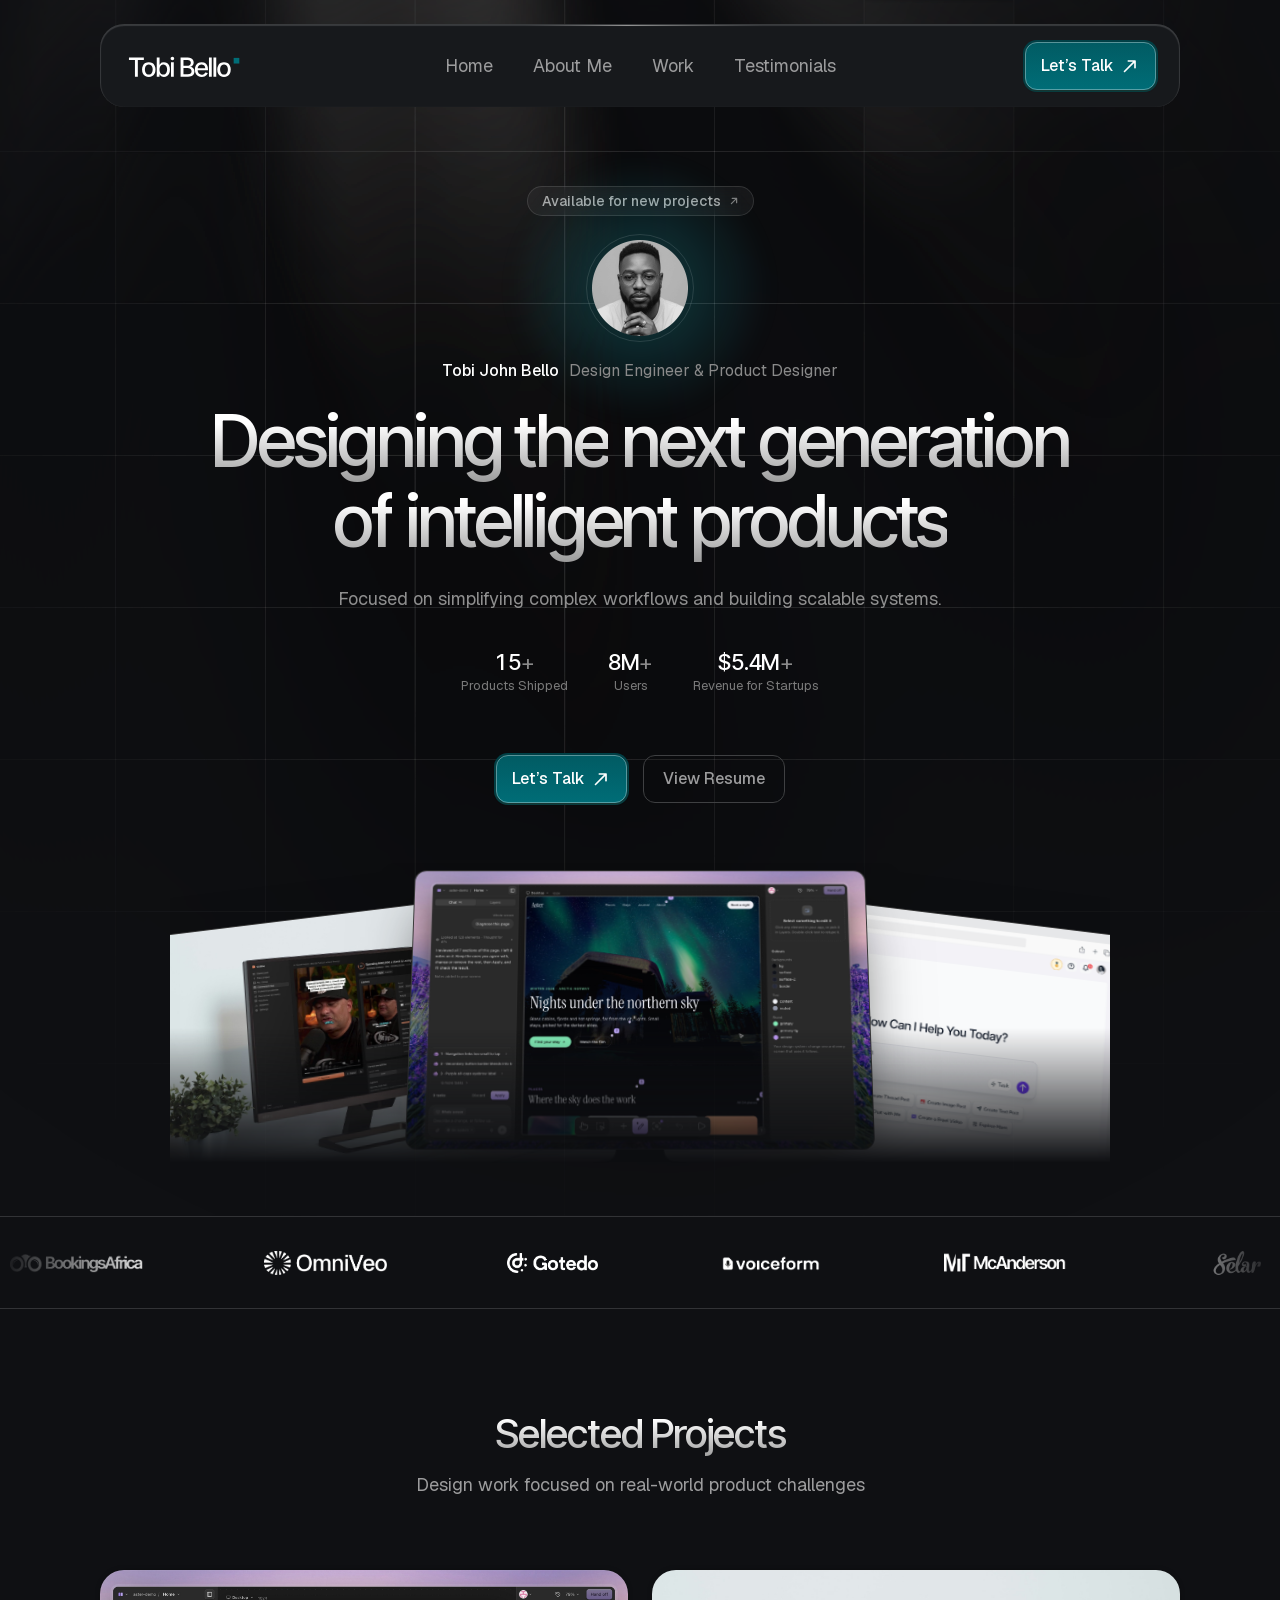
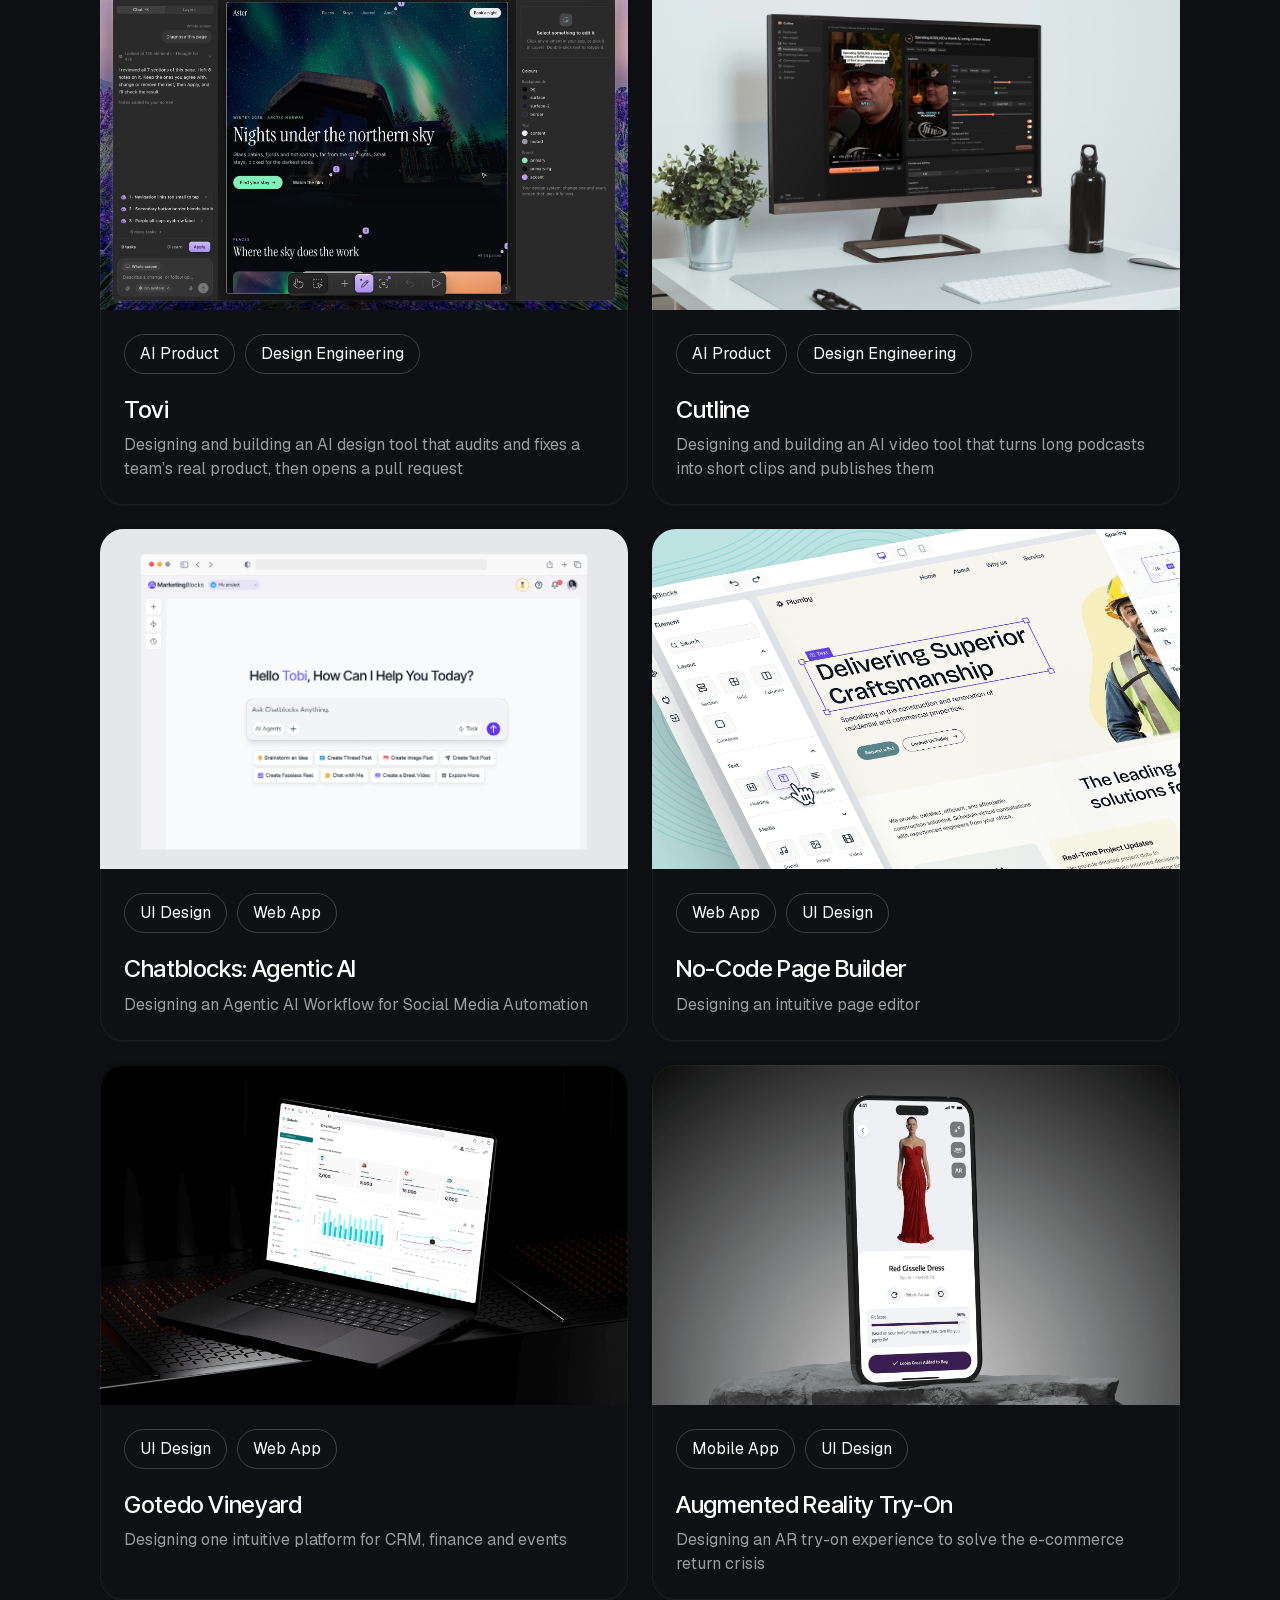
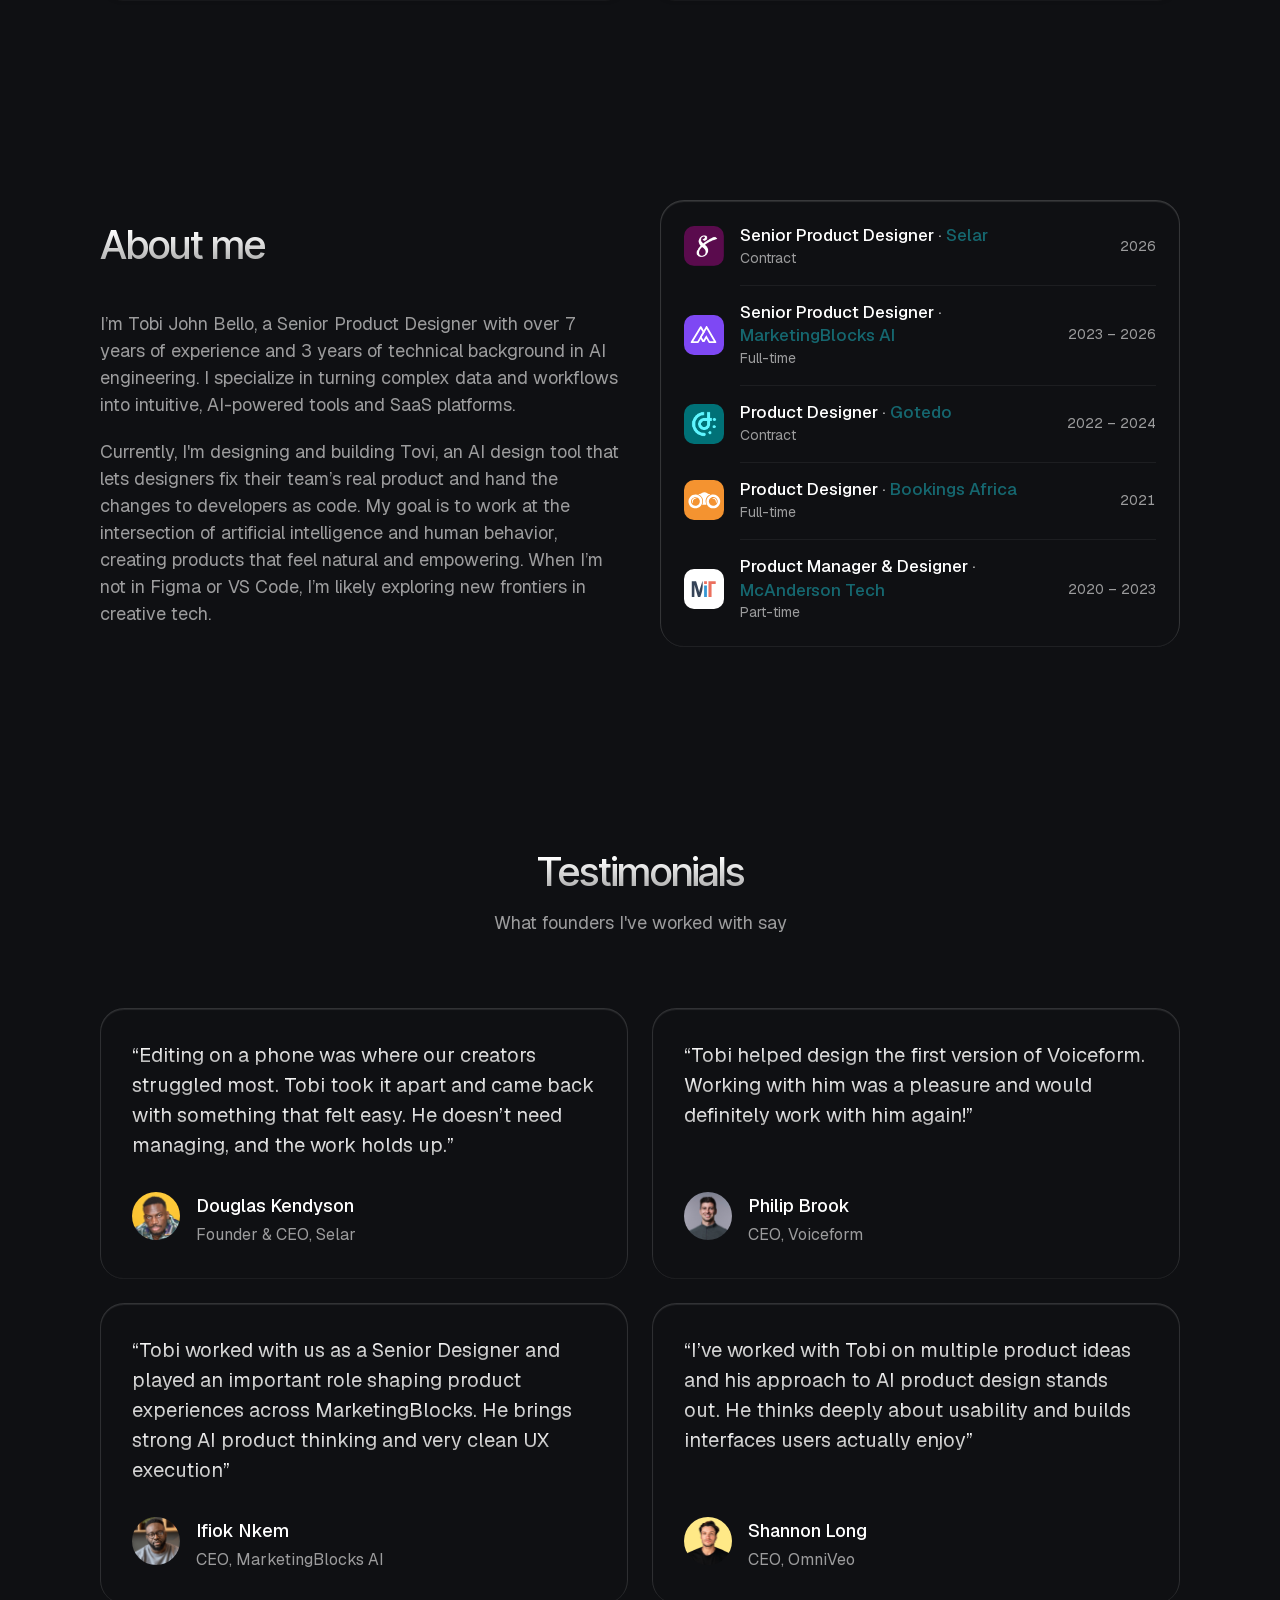
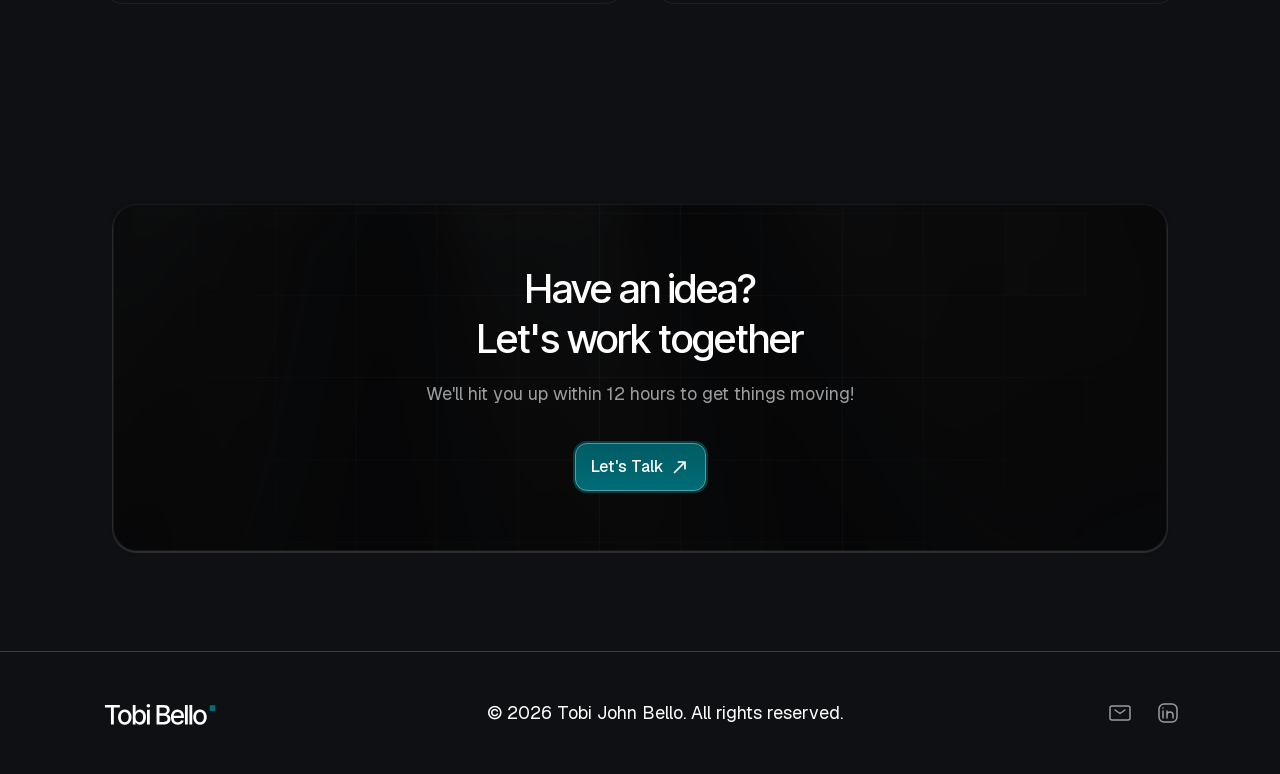
==== commit d1197e45: "Hero type hierarchy: small two-tone eyebrow, 72px headline, softer subline, stacked stats Co-Authore" ====
--- a/index.html
+++ b/index.html
@@ -23,7 +23,7 @@
 <link rel="preload" href="assets/fonts/Geist-var.woff2" as="font" type="font/woff2" crossorigin>
 <link rel="preload" href="assets/fonts/InterTight-var.woff2" as="font" type="font/woff2" crossorigin>
 <script>document.documentElement.classList.add('js-motion')</script>
-<link rel="stylesheet" href="assets/styles.css?v=20261123f">
+<link rel="stylesheet" href="assets/styles.css?v=20261123h">
 </head>
 <body>
 <header class="site-header appear" style="--from-y:-16px;--delay:.1s">
@@ -50,12 +50,12 @@
 <main>
   <section class="hero">
     <div class="hero-glow" aria-hidden="true"></div>
-    <img class="hero-bg" src="assets/images/rmx4Vy7zMNJKXeLhiIG00IlRLk.png?v=20261123f" alt="">
+    <img class="hero-bg" src="assets/images/rmx4Vy7zMNJKXeLhiIG00IlRLk.png?v=20261123h" alt="">
     <div class="hero-inner">
       <a class="avail appear" style="--delay:.05s" href="mailto:tobijohnbello@gmail.com">Available for new projects<svg viewBox="0 0 16 16" fill="none" stroke="currentColor" stroke-width="1.4" stroke-linecap="round" stroke-linejoin="round" aria-hidden="true"><path d="M5 11l6-6M6 5h5v5"/></svg></a>
       <div class="avatar-wrap appear" style="--delay:.15s"><img class="avatar" src="assets/images/3a0TsaIyMQbZR7j9urEglnDvk4.png" alt="Tobi John Bello" width="96" height="96"></div>
       <div class="hero-lines">
-        <h3 class="greeting appear" style="--delay:.25s">Tobi John Bello<span class="sep" aria-hidden="true"></span><span class="sr-only"> · </span>Design Engineer &amp; Product Designer</h3>
+        <h3 class="greeting appear" style="--delay:.25s"><span class="g-name">Tobi John Bello</span><span class="sr-only">, </span><span class="g-role">Design Engineer &amp; Product Designer</span></h3>
         <div class="headline-wrap">
           <h1 class="headline words"><span class="grad grad-75">Designing the next generation</span><br><span class="grad grad-75">of intelligent products</span></h1>
           <p class="hero-sub appear" style="--delay:.55s">Focused on simplifying complex workflows and building scalable systems.</p>
@@ -223,7 +223,7 @@
 
   <section class="banner">
     <div class="banner-card reveal">
-      <img class="banner-bg" src="assets/images/rmx4Vy7zMNJKXeLhiIG00IlRLk.png?v=20261123f" alt="" loading="lazy">
+      <img class="banner-bg" src="assets/images/rmx4Vy7zMNJKXeLhiIG00IlRLk.png?v=20261123h" alt="" loading="lazy">
       <div class="banner-overlay"></div>
       <div class="banner-content">
         <div class="banner-title">
@@ -245,6 +245,6 @@
     </div>
   </div>
 </footer>
-<script src="assets/site.js?v=20261123f"></script>
+<script src="assets/site.js?v=20261123h"></script>
 </body>
 </html>
--- a/assets/styles.css
+++ b/assets/styles.css
@@ -471,3 +471,30 @@
 .avail:hover { color: var(--white); }
 .avail:hover svg { transform: translate(2px,-2px); opacity: 1; }
 .more-work[hidden] { display: none; }
+
+/* ---------- Hero type hierarchy: one hero (the headline), everything else steps down ---------- */
+.hero-lines { gap: 0; }
+/* 1. Eyebrow: small, quiet; name in white, role in grey (tone separates them, no glyph) */
+.greeting { display: inline-flex; flex-wrap: wrap; justify-content: center; gap: 10px; font: 500 16px/1.4 var(--display); letter-spacing: 0; }
+.greeting .g-name { color: var(--white); }
+.greeting .g-role { color: #8a8a8a; font-weight: 400; }
+/* 2. Headline: the only loud thing */
+.headline-wrap { margin-top: 22px; gap: 22px; align-items: center; }
+.headline { font: 500 72px/1.02 var(--head); letter-spacing: -0.045em; }
+/* 3. Subline: softer, narrower */
+.hero-sub { max-width: 520px; font-size: 18px; line-height: 1.55; color: #8f8f8f; }
+/* 4. Stats: numbers carry it, labels recede */
+.stats { margin-top: 36px; gap: 40px; }
+.stat { flex-direction: column; gap: 2px; }
+.stat b { font: 500 22px/1.2 var(--head); letter-spacing: -0.02em; color: var(--white); }
+.stat b i { color: #8a8a8a; font-weight: 400; }
+.stat span { font-size: 13px; line-height: 1.4; color: #7a7a7a; }
+.ctas { margin-top: 36px; }
+@media (max-width: 809px) {
+  .headline { font-size: 42px; letter-spacing: -0.04em; }
+  .greeting { flex-direction: column; gap: 2px; font-size: 15px; }
+  .hero-sub { font-size: 16px; }
+  .stats { gap: 24px; }
+  .stat b { font-size: 19px; }
+}
+.hero-sub { max-width: 640px; text-wrap: balance; }
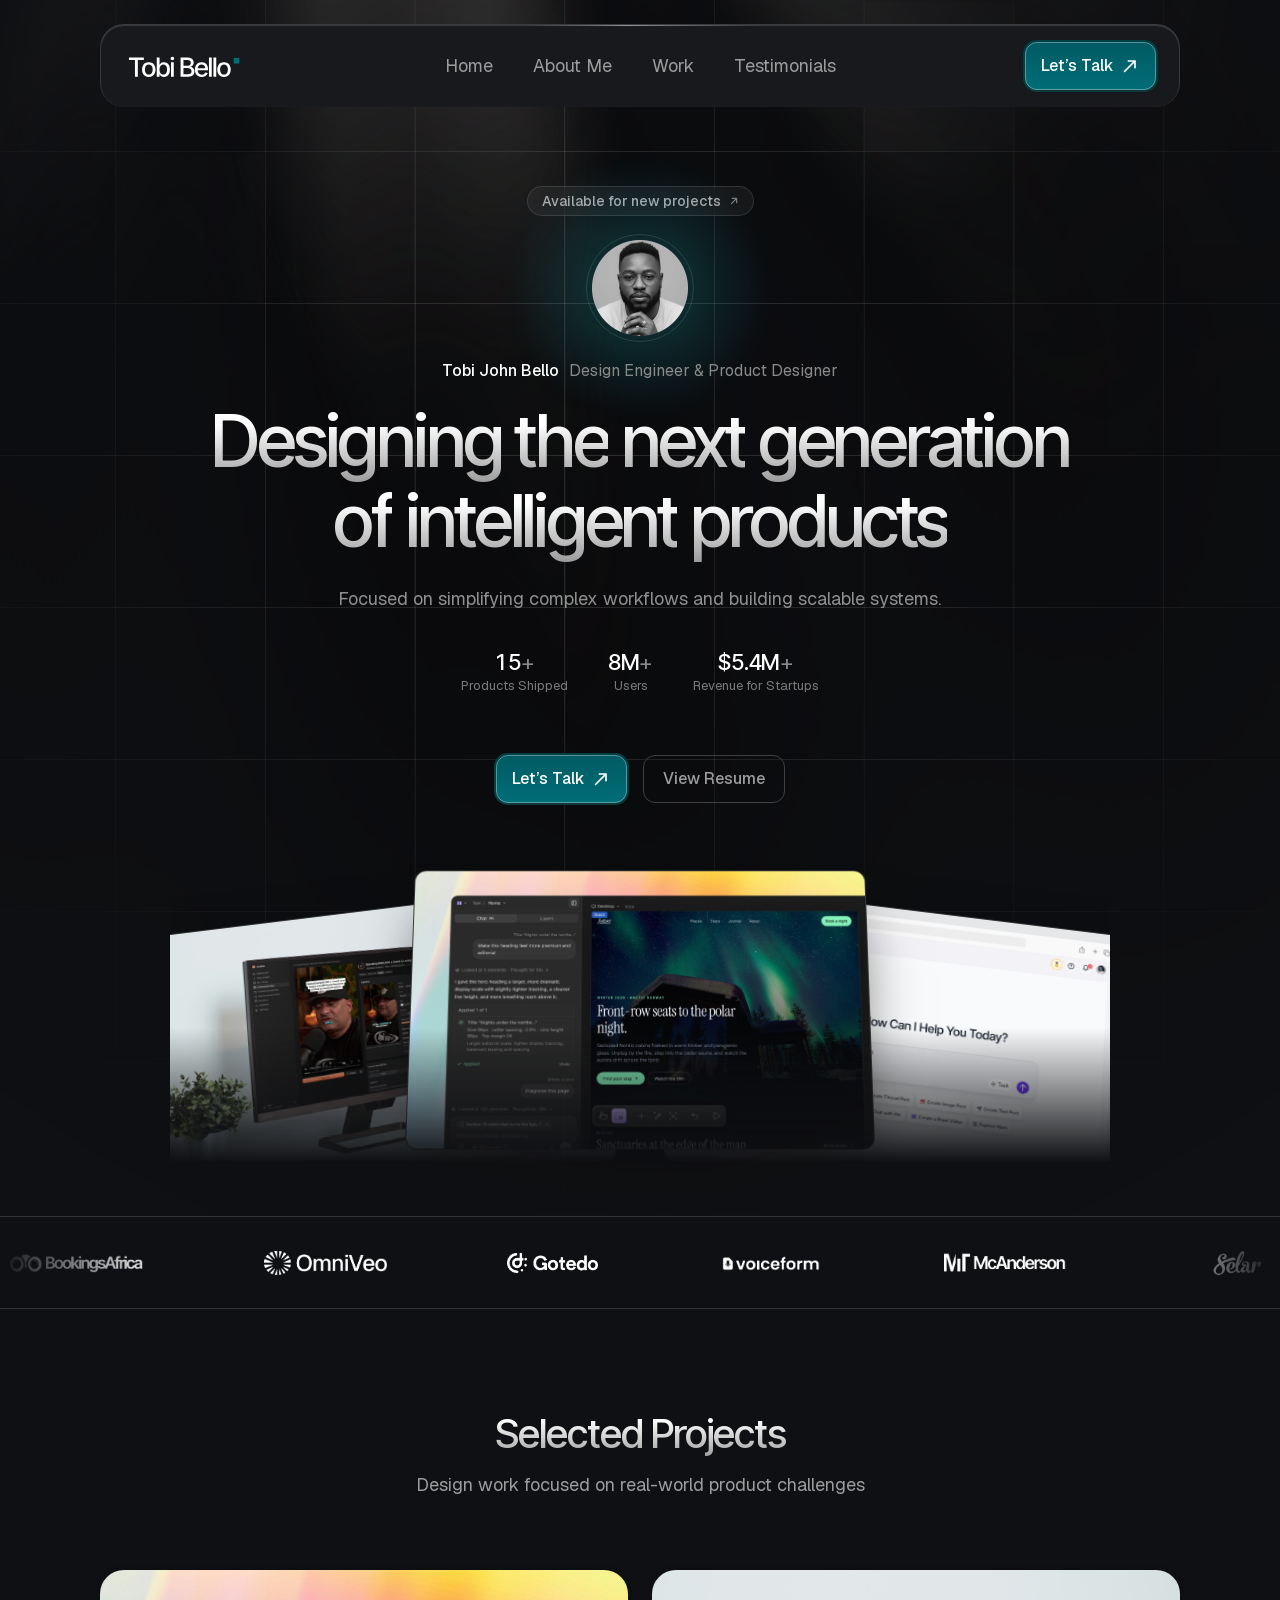
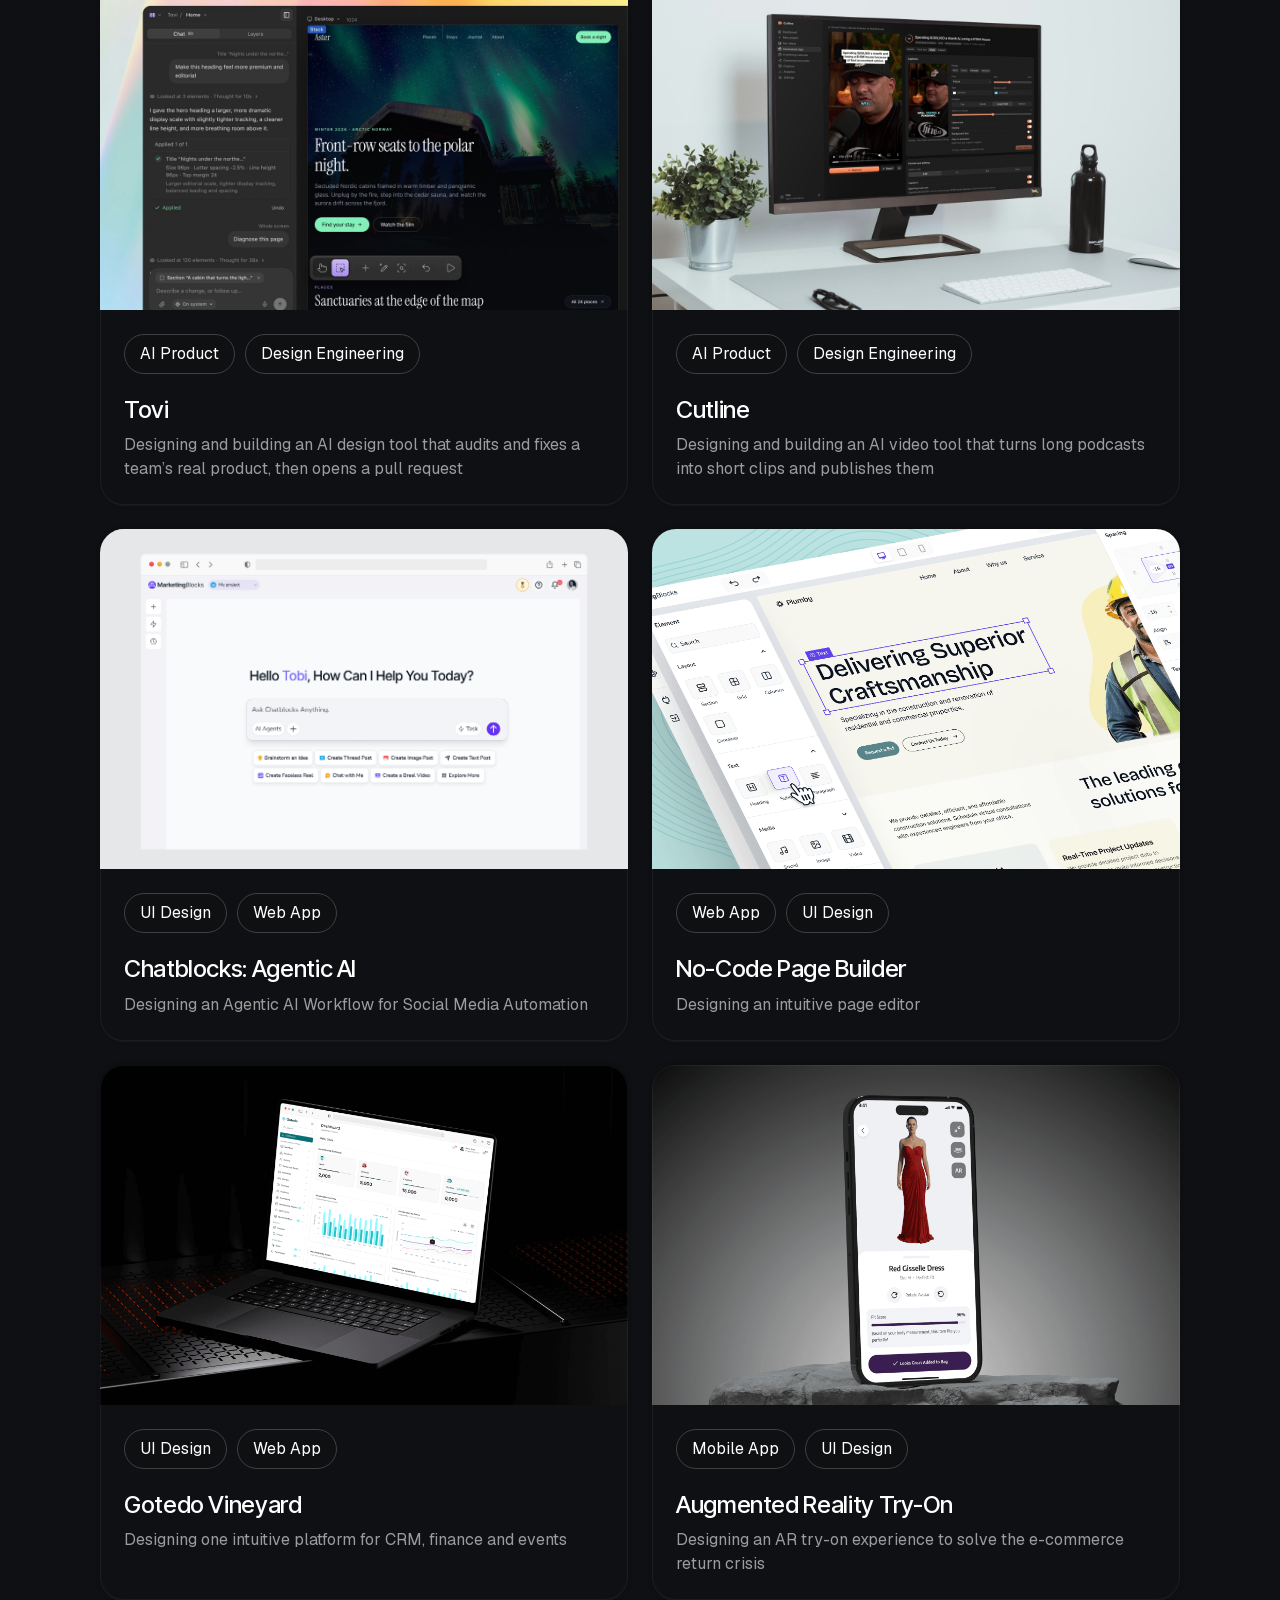
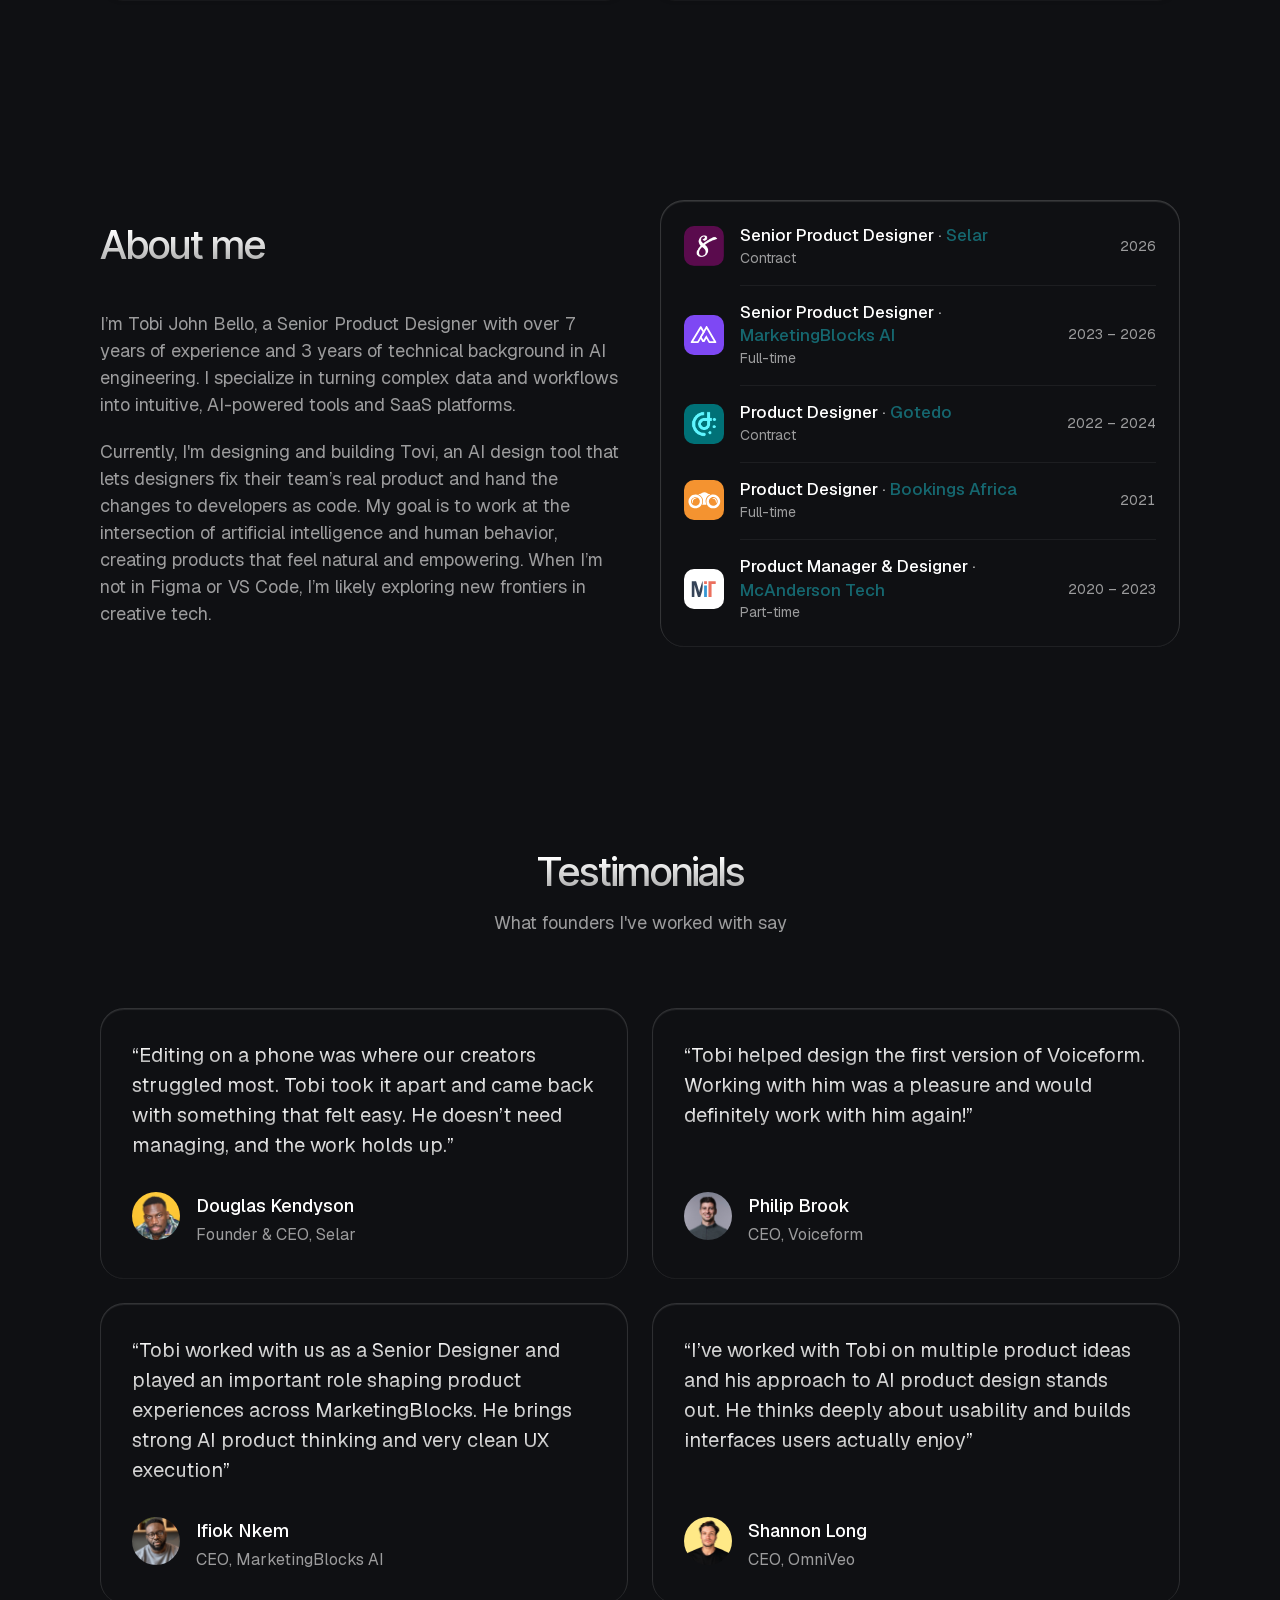
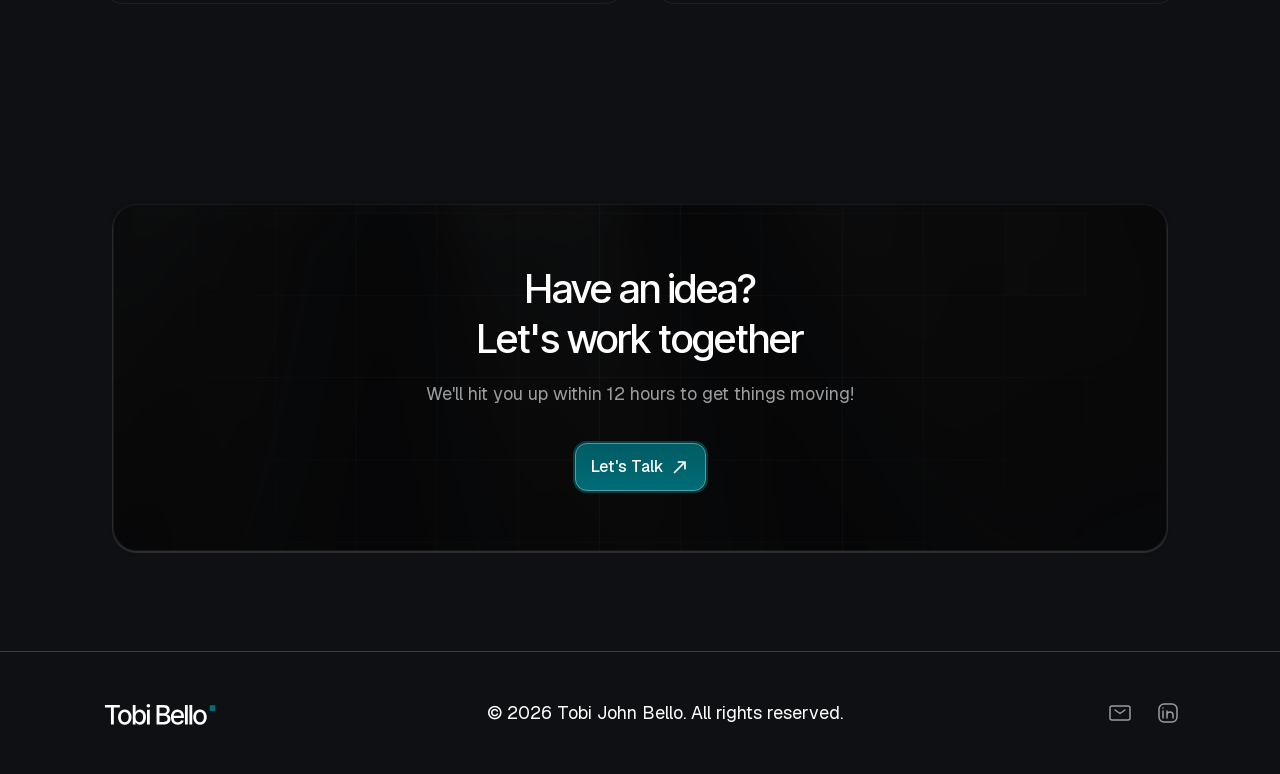
==== commit b2cb8986: "Tovi thumbnail: new product shot on gradient (Thumbnail new.png, used as is) Co-Authored-By: Claude " ====
--- a/index.html
+++ b/index.html
@@ -73,7 +73,7 @@
       <div class="hero-stack" aria-label="Selected work">
         <a class="hs-card hs-l" href="work/cutline/" aria-label="Cutline case study"><img src="assets/images/cutline/cutline-thumb.jpg?v=7" alt=""></a>
         <a class="hs-card hs-r" href="work/chatblock-agenticai/" aria-label="Chatblocks case study"><img src="assets/images/oWLiHpSBXKq6SvZy4Uui7AdJMLM.png" alt=""></a>
-        <a class="hs-card hs-c" href="work/tovi/" aria-label="Tovi case study"><img src="assets/images/tovi/tovi-thumb.jpg?v=11" alt=""></a>
+        <a class="hs-card hs-c" href="work/tovi/" aria-label="Tovi case study"><img src="assets/images/tovi/tovi-thumb.jpg?v=12" alt=""></a>
       </div>
     </div>
   </section>
@@ -89,7 +89,7 @@
     </div>
     <div class="projects">
       <a class="project reveal scale" href="work/tovi/">
-        <div class="project-img tovi"><img src="assets/images/tovi/tovi-thumb.jpg?v=11" alt="" loading="lazy"></div>
+        <div class="project-img tovi"><img src="assets/images/tovi/tovi-thumb.jpg?v=12" alt="" loading="lazy"></div>
         <div class="project-body">
           <div class="tags"><span class="tag">AI Product</span><span class="tag">Design Engineering</span></div>
           <div class="project-text"><h3>Tovi</h3><p>Designing and building an AI design tool that audits and fixes a team’s real product, then opens a pull request</p></div>
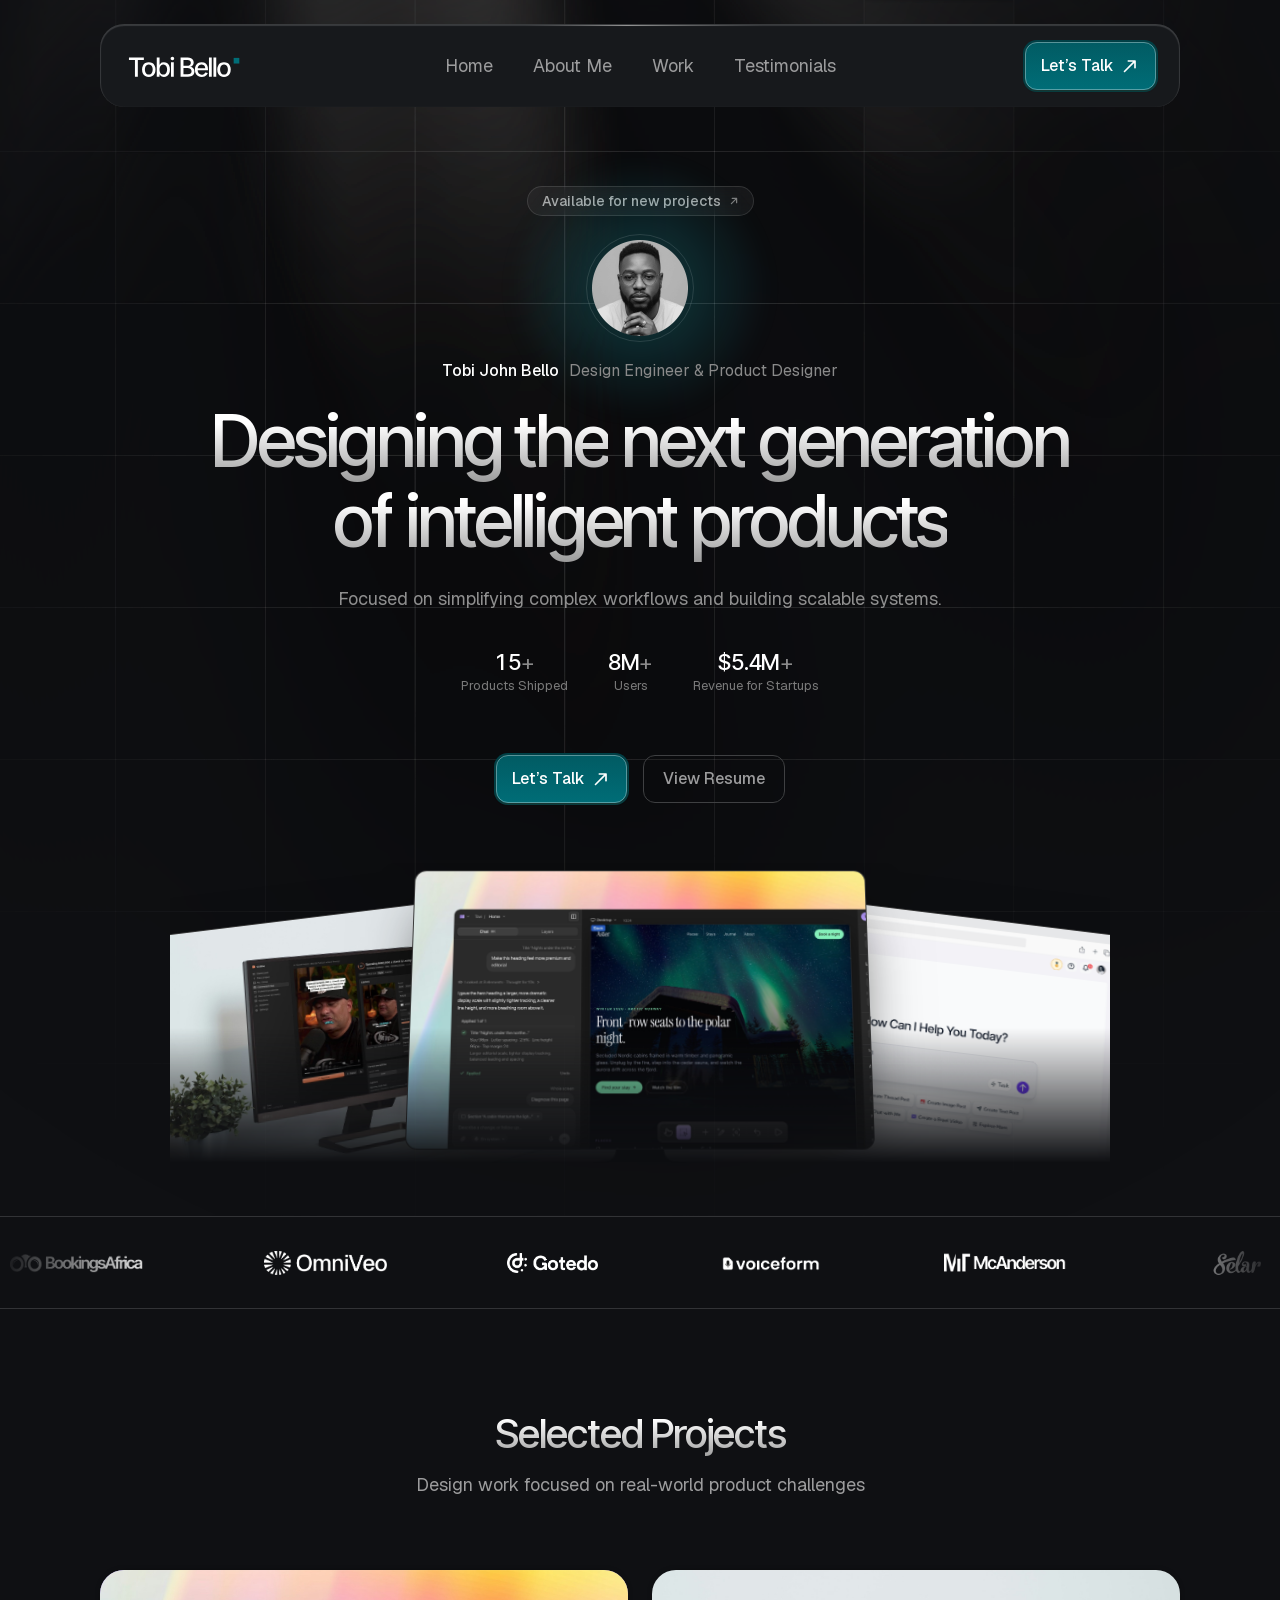
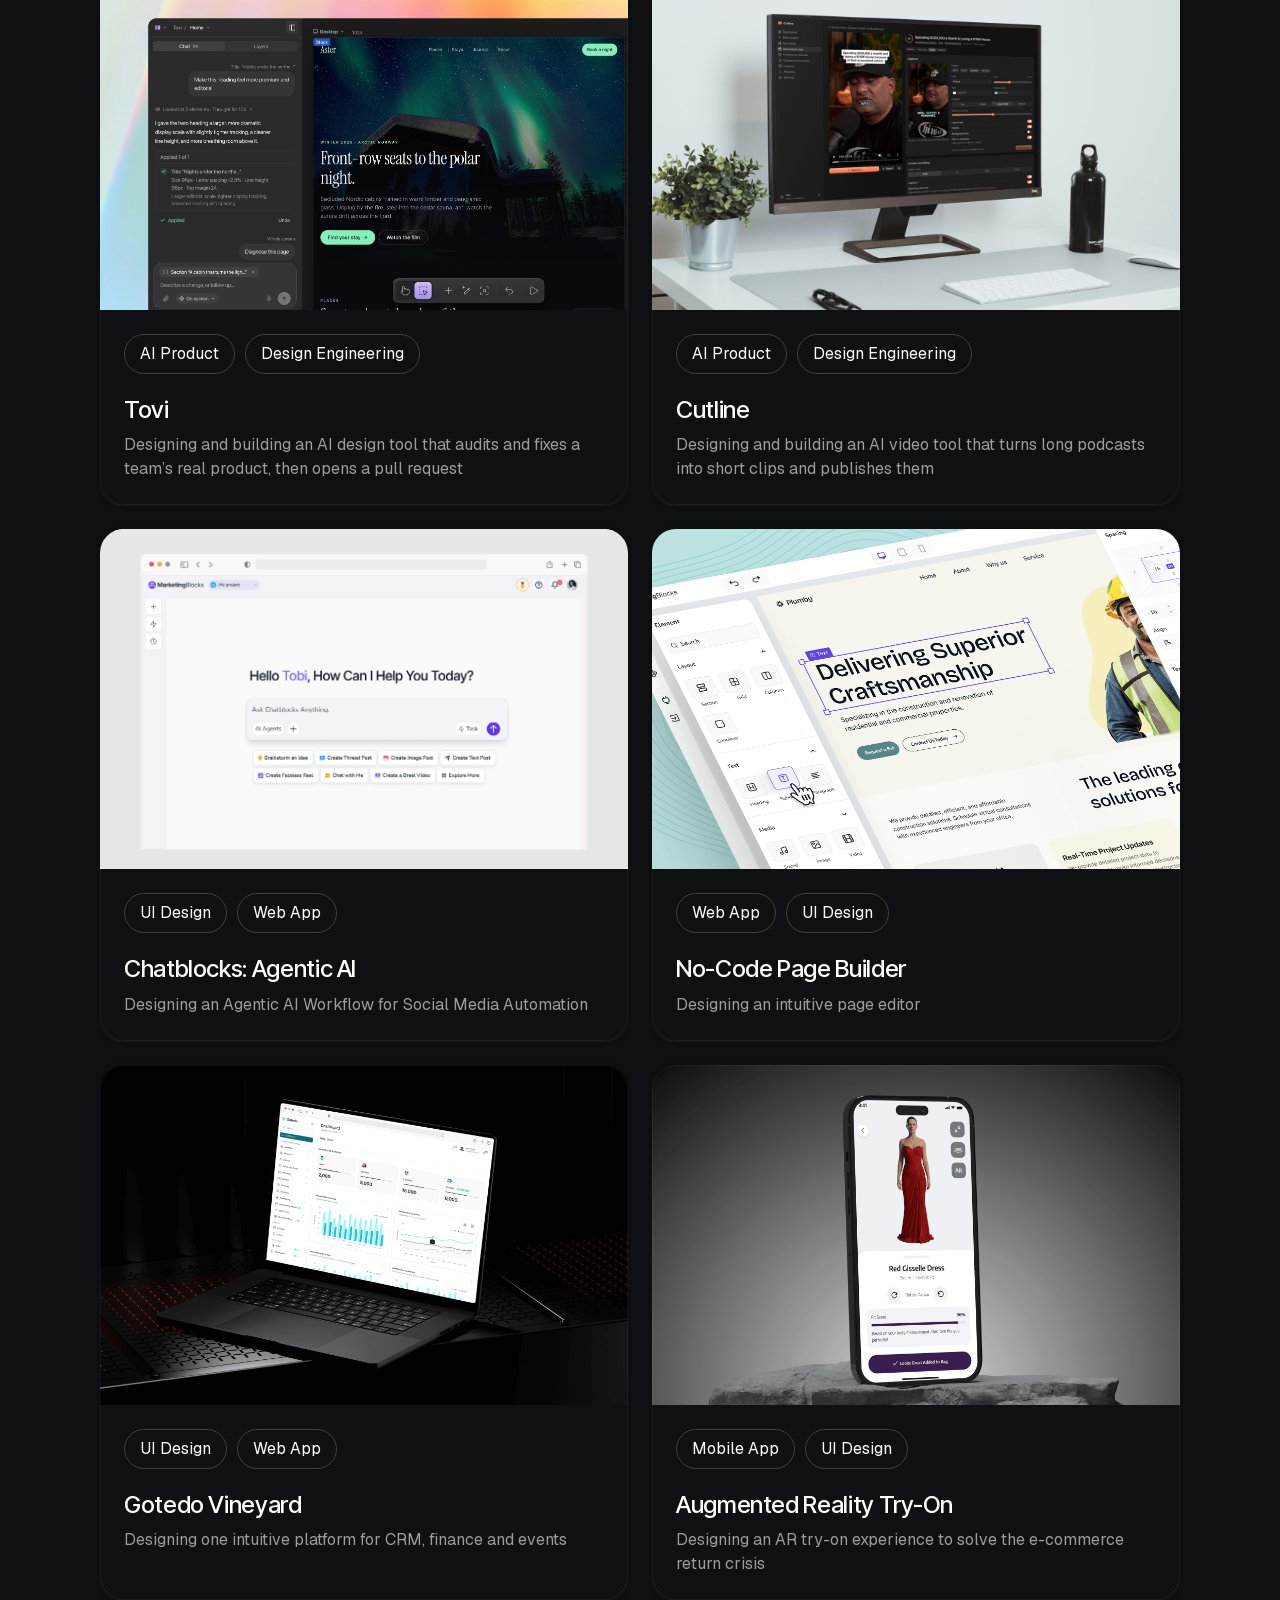
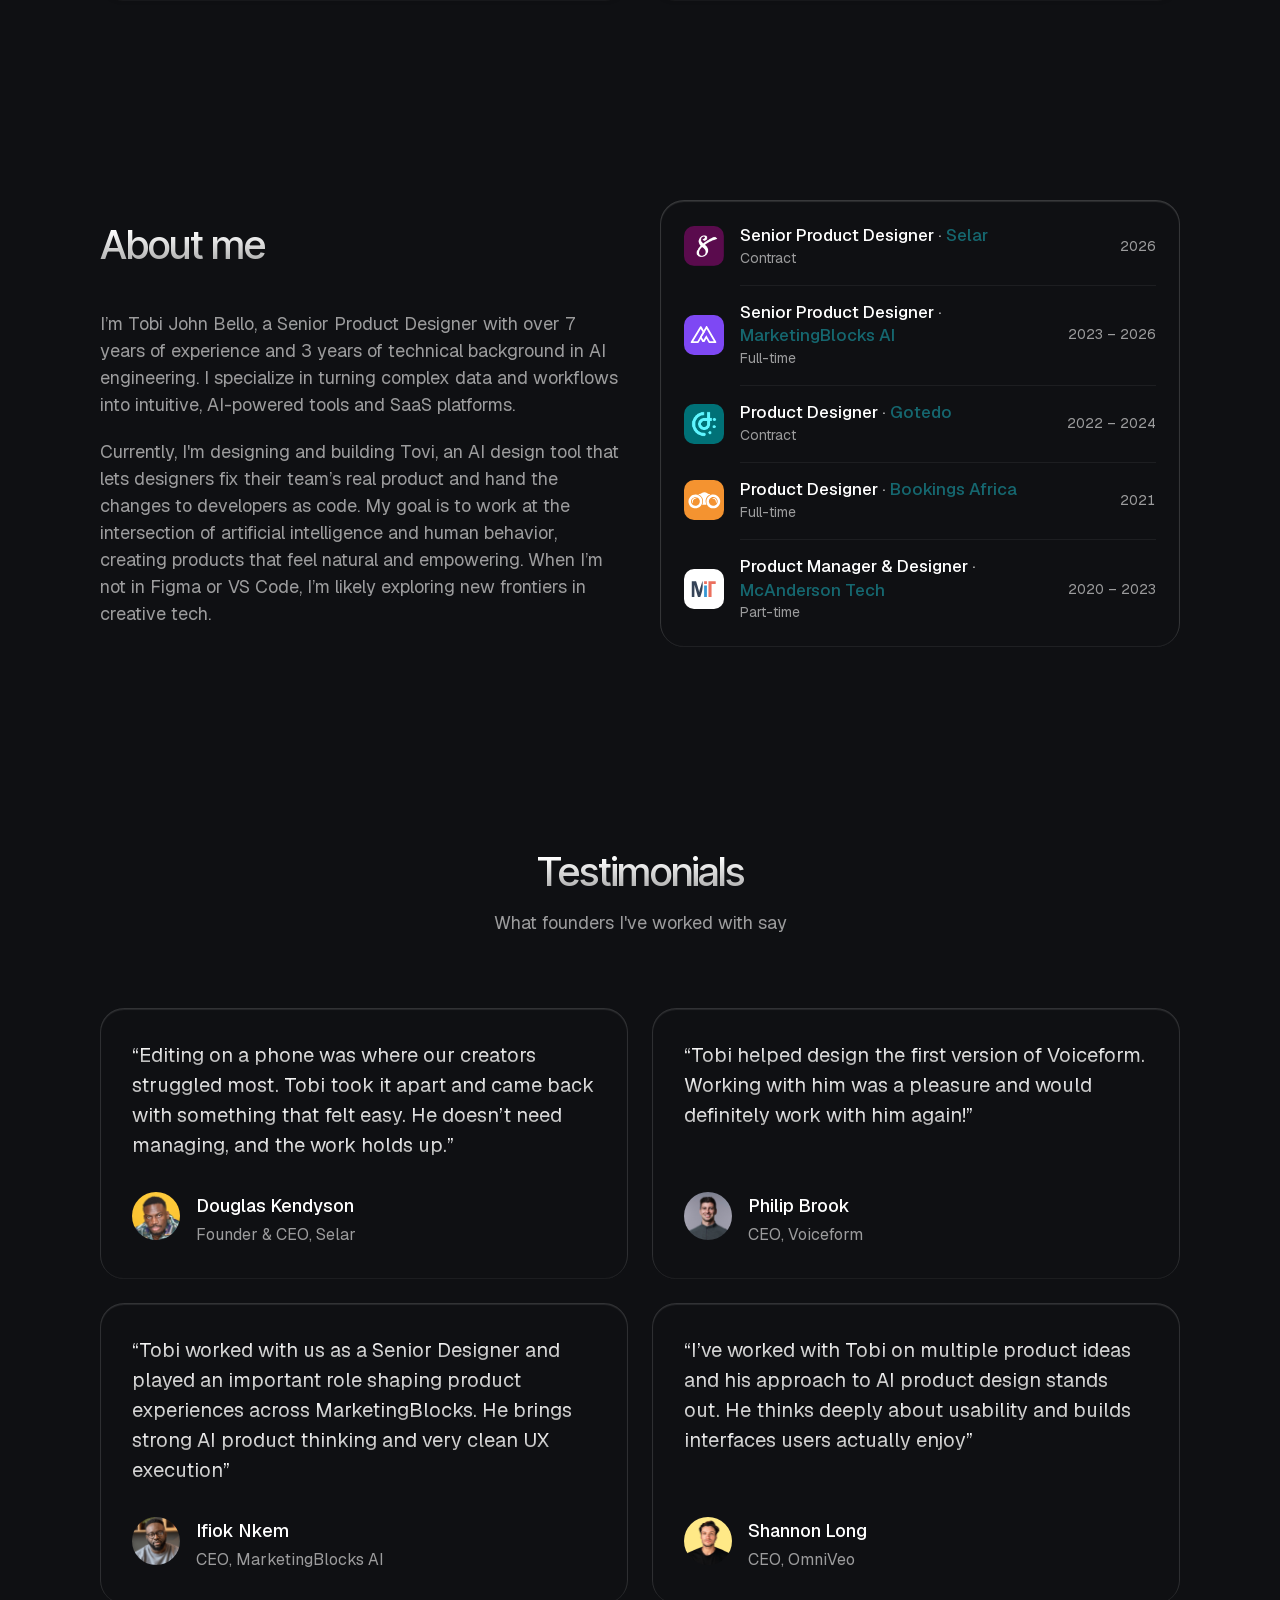
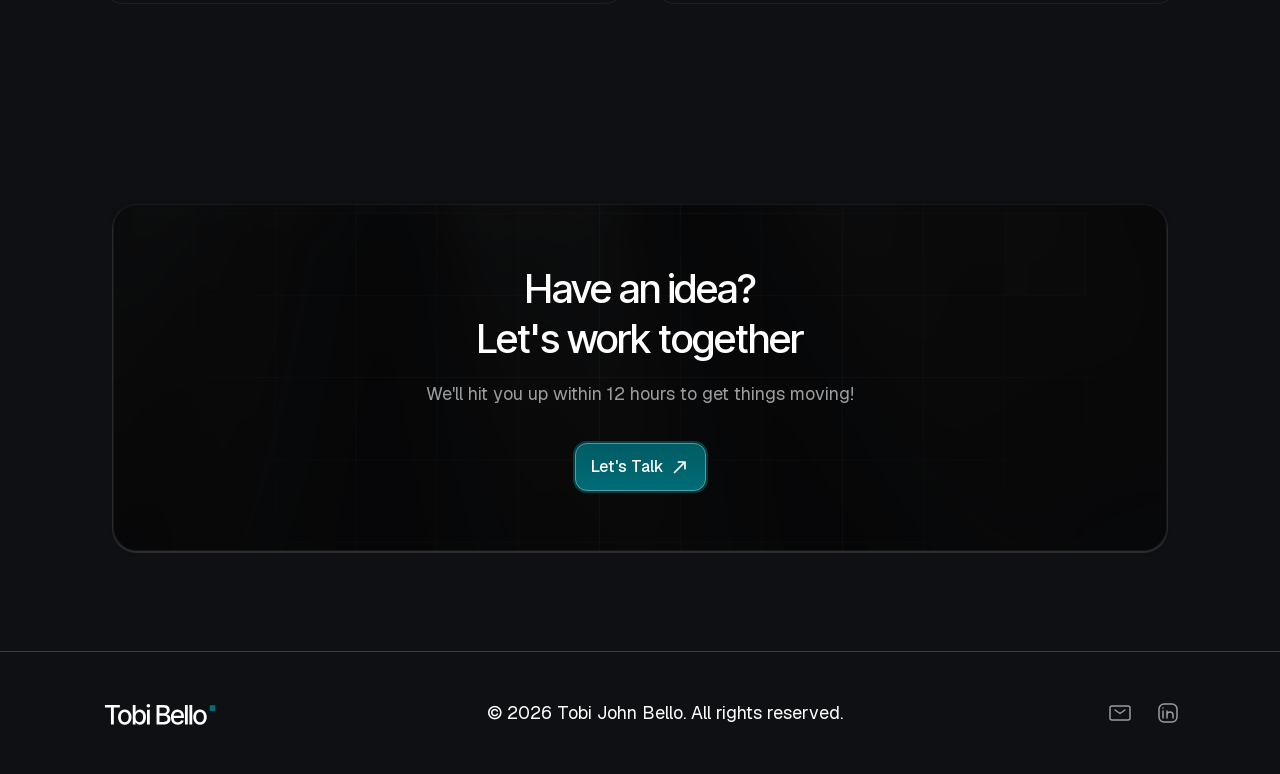
==== commit 045f0574: "Tovi thumbnail: 16:9 export, anchored top-left so cards keep the toolbar and chat and equal top/left" ====
--- a/index.html
+++ b/index.html
@@ -23,7 +23,7 @@
 <link rel="preload" href="assets/fonts/Geist-var.woff2" as="font" type="font/woff2" crossorigin>
 <link rel="preload" href="assets/fonts/InterTight-var.woff2" as="font" type="font/woff2" crossorigin>
 <script>document.documentElement.classList.add('js-motion')</script>
-<link rel="stylesheet" href="assets/styles.css?v=20261123h">
+<link rel="stylesheet" href="assets/styles.css?v=20261123j">
 </head>
 <body>
 <header class="site-header appear" style="--from-y:-16px;--delay:.1s">
@@ -73,7 +73,7 @@
       <div class="hero-stack" aria-label="Selected work">
         <a class="hs-card hs-l" href="work/cutline/" aria-label="Cutline case study"><img src="assets/images/cutline/cutline-thumb.jpg?v=7" alt=""></a>
         <a class="hs-card hs-r" href="work/chatblock-agenticai/" aria-label="Chatblocks case study"><img src="assets/images/oWLiHpSBXKq6SvZy4Uui7AdJMLM.png" alt=""></a>
-        <a class="hs-card hs-c" href="work/tovi/" aria-label="Tovi case study"><img src="assets/images/tovi/tovi-thumb.jpg?v=12" alt=""></a>
+        <a class="hs-card hs-c" href="work/tovi/" aria-label="Tovi case study"><img src="assets/images/tovi/tovi-thumb.jpg?v=13" alt=""></a>
       </div>
     </div>
   </section>
@@ -89,7 +89,7 @@
     </div>
     <div class="projects">
       <a class="project reveal scale" href="work/tovi/">
-        <div class="project-img tovi"><img src="assets/images/tovi/tovi-thumb.jpg?v=12" alt="" loading="lazy"></div>
+        <div class="project-img tovi"><img src="assets/images/tovi/tovi-thumb.jpg?v=13" alt="" loading="lazy"></div>
         <div class="project-body">
           <div class="tags"><span class="tag">AI Product</span><span class="tag">Design Engineering</span></div>
           <div class="project-text"><h3>Tovi</h3><p>Designing and building an AI design tool that audits and fixes a team’s real product, then opens a pull request</p></div>
--- a/assets/styles.css
+++ b/assets/styles.css
@@ -368,6 +368,8 @@
 .case-cover.tovi-video { aspect-ratio: 16 / 10; height: auto; object-fit: contain; background: #121212; display: block; }
 .project-img.tovi { background: #9D80E6; }
 .project-img.tovi img { object-fit: cover; object-position: 50% 50%; }
+/* Tovi thumbnail (16:9): anchor top-left so a narrower card trims only the right, where the window already runs off; top and left margins stay equal. */
+.project-img img[src*="tovi-thumb"], .hs-card img[src*="tovi-thumb"] { object-position: 0 0; }
 .rt > .video-file { margin-top: 32px; border-radius: 12px; overflow: hidden; background: #121212; }
 .rt > .video-file video { display: block; width: 100%; height: auto; aspect-ratio: var(--ar, 16 / 10); }
 .rt .diff { margin: 32px 0 0; border: 1px solid #2a2a2a; border-radius: 12px; overflow: hidden; background: #111; }
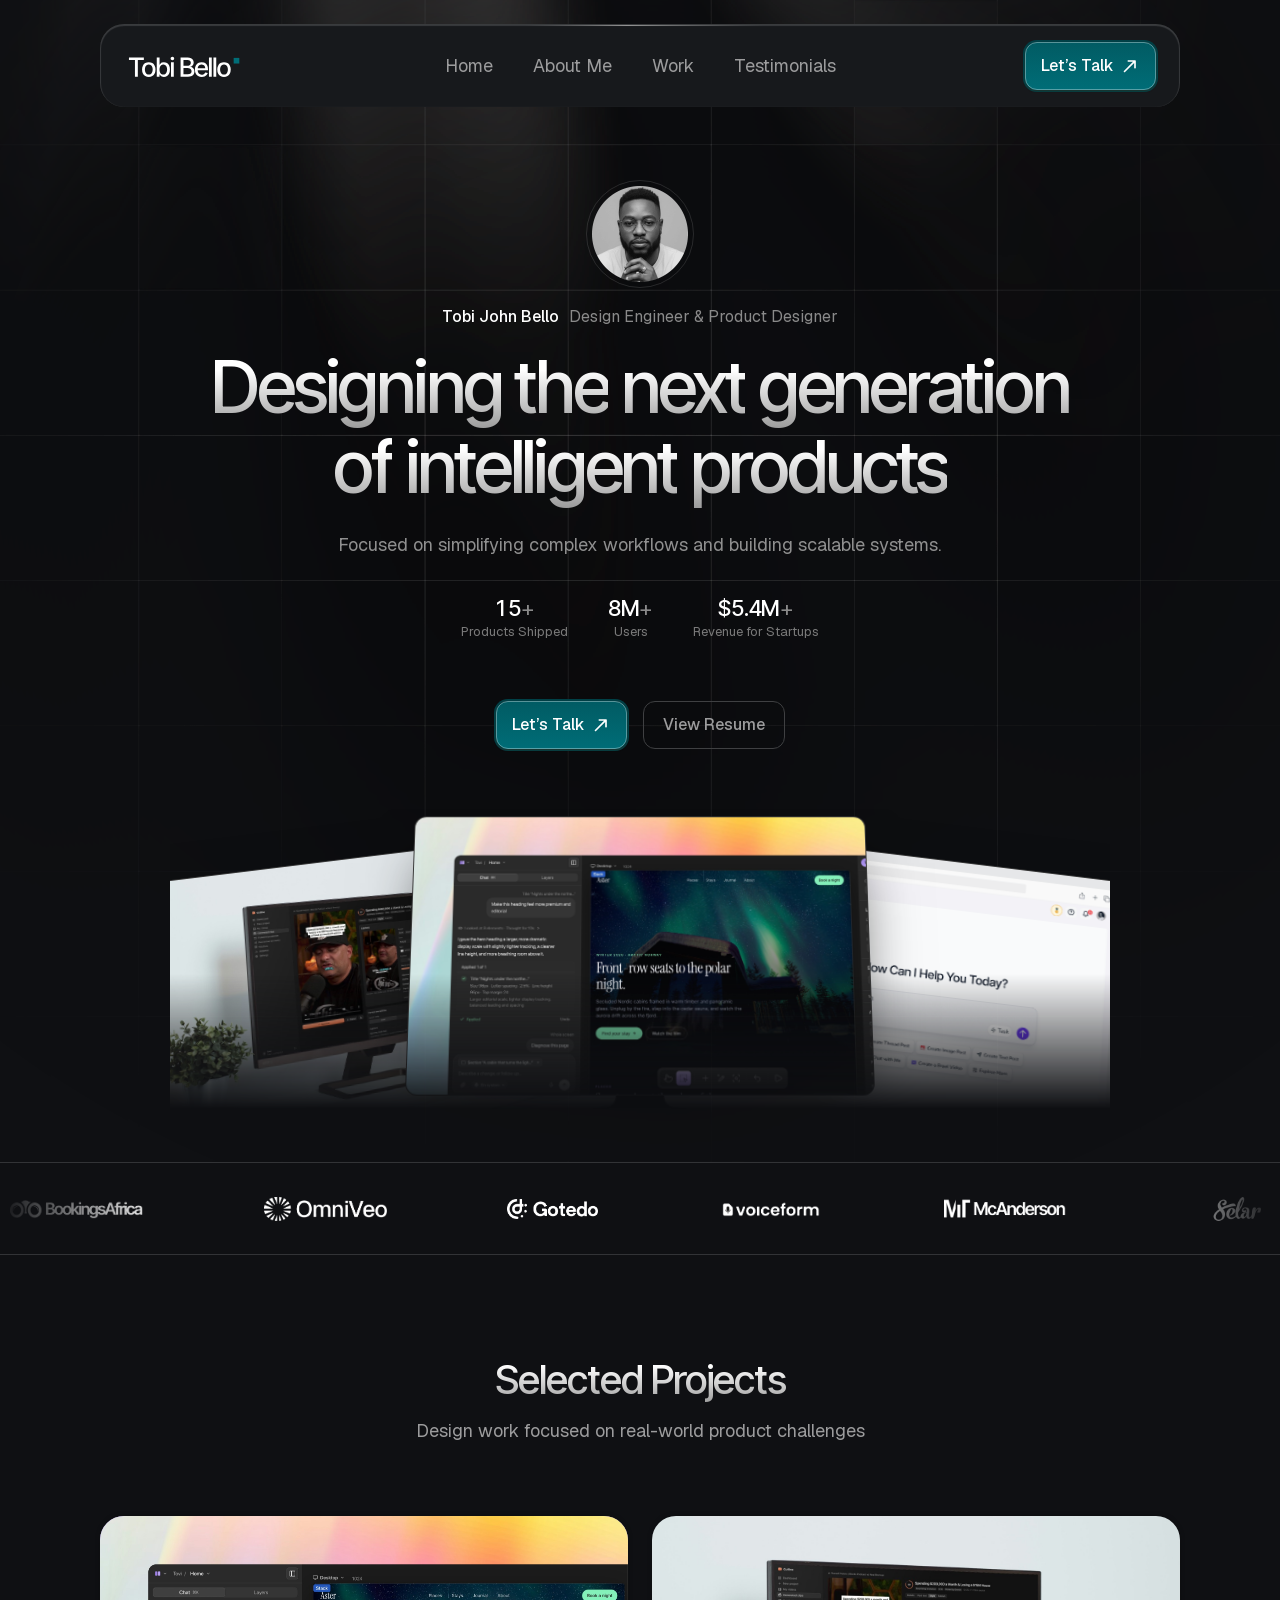
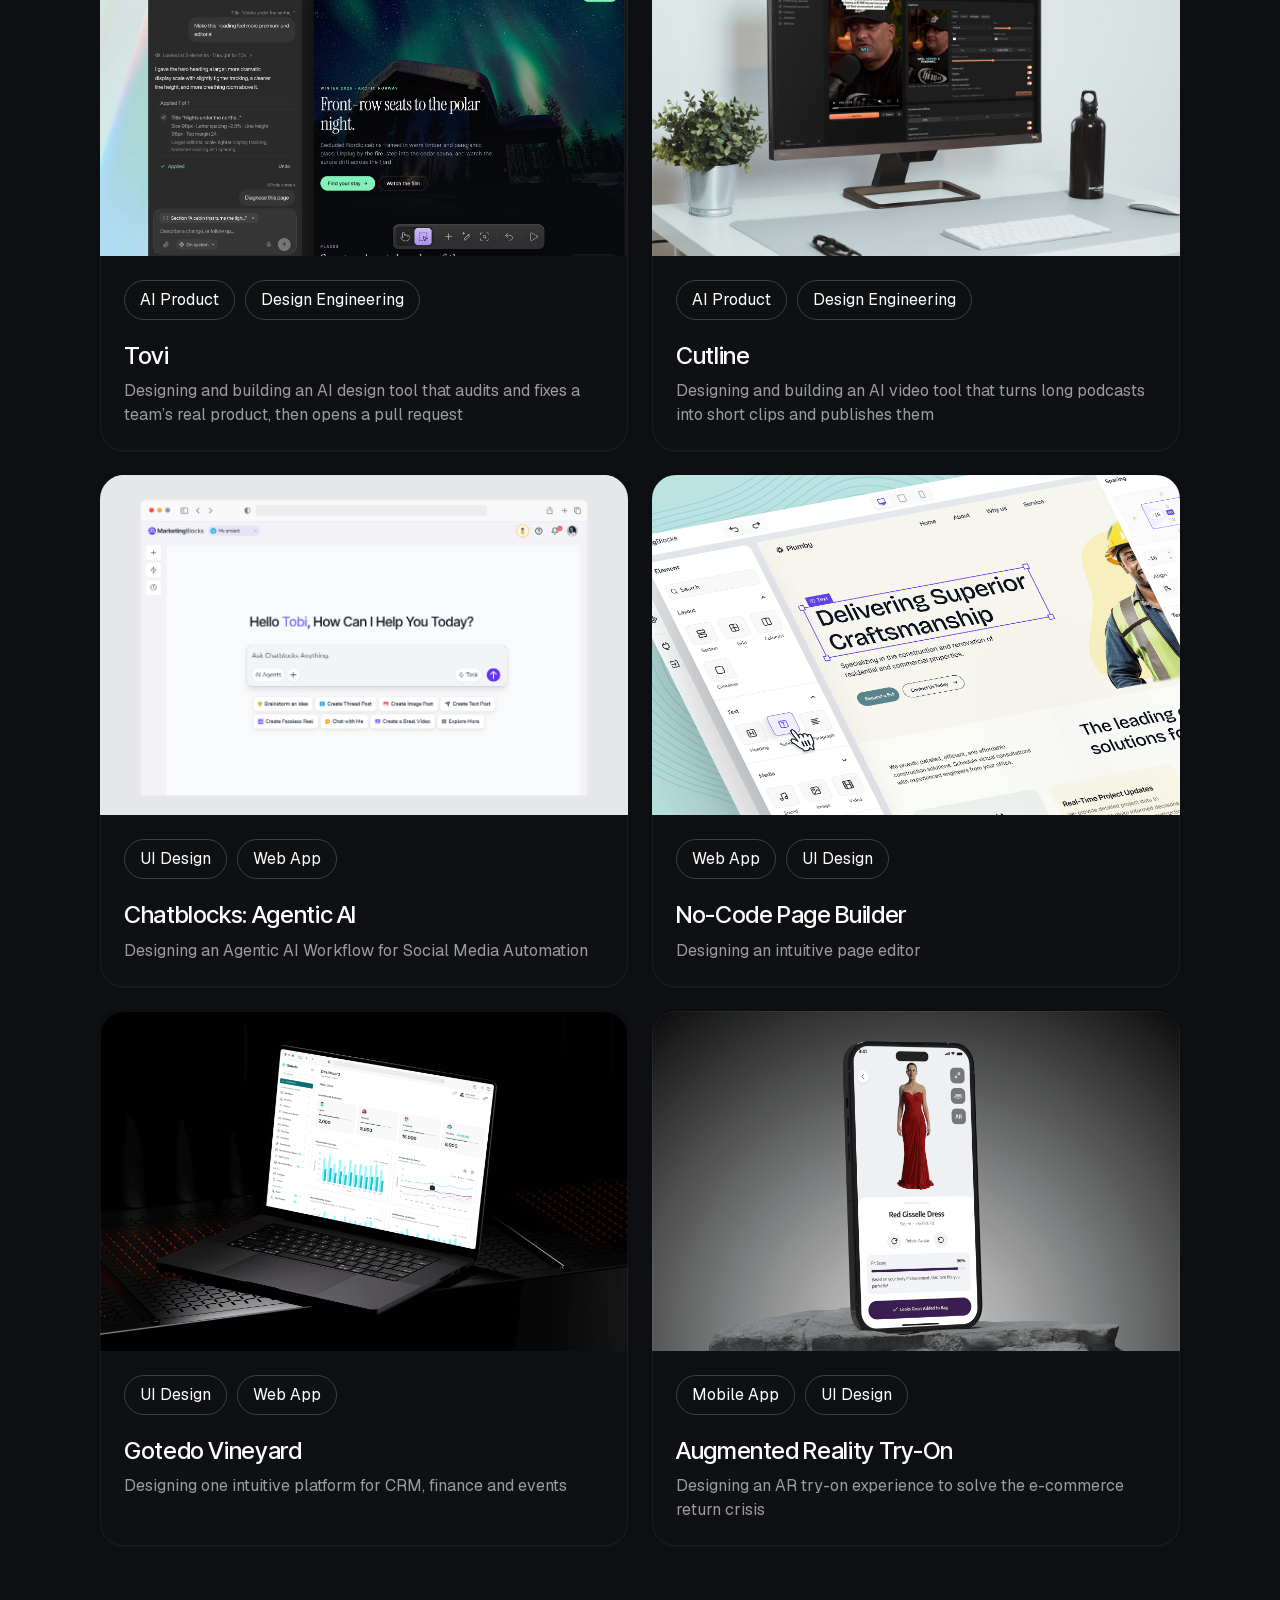
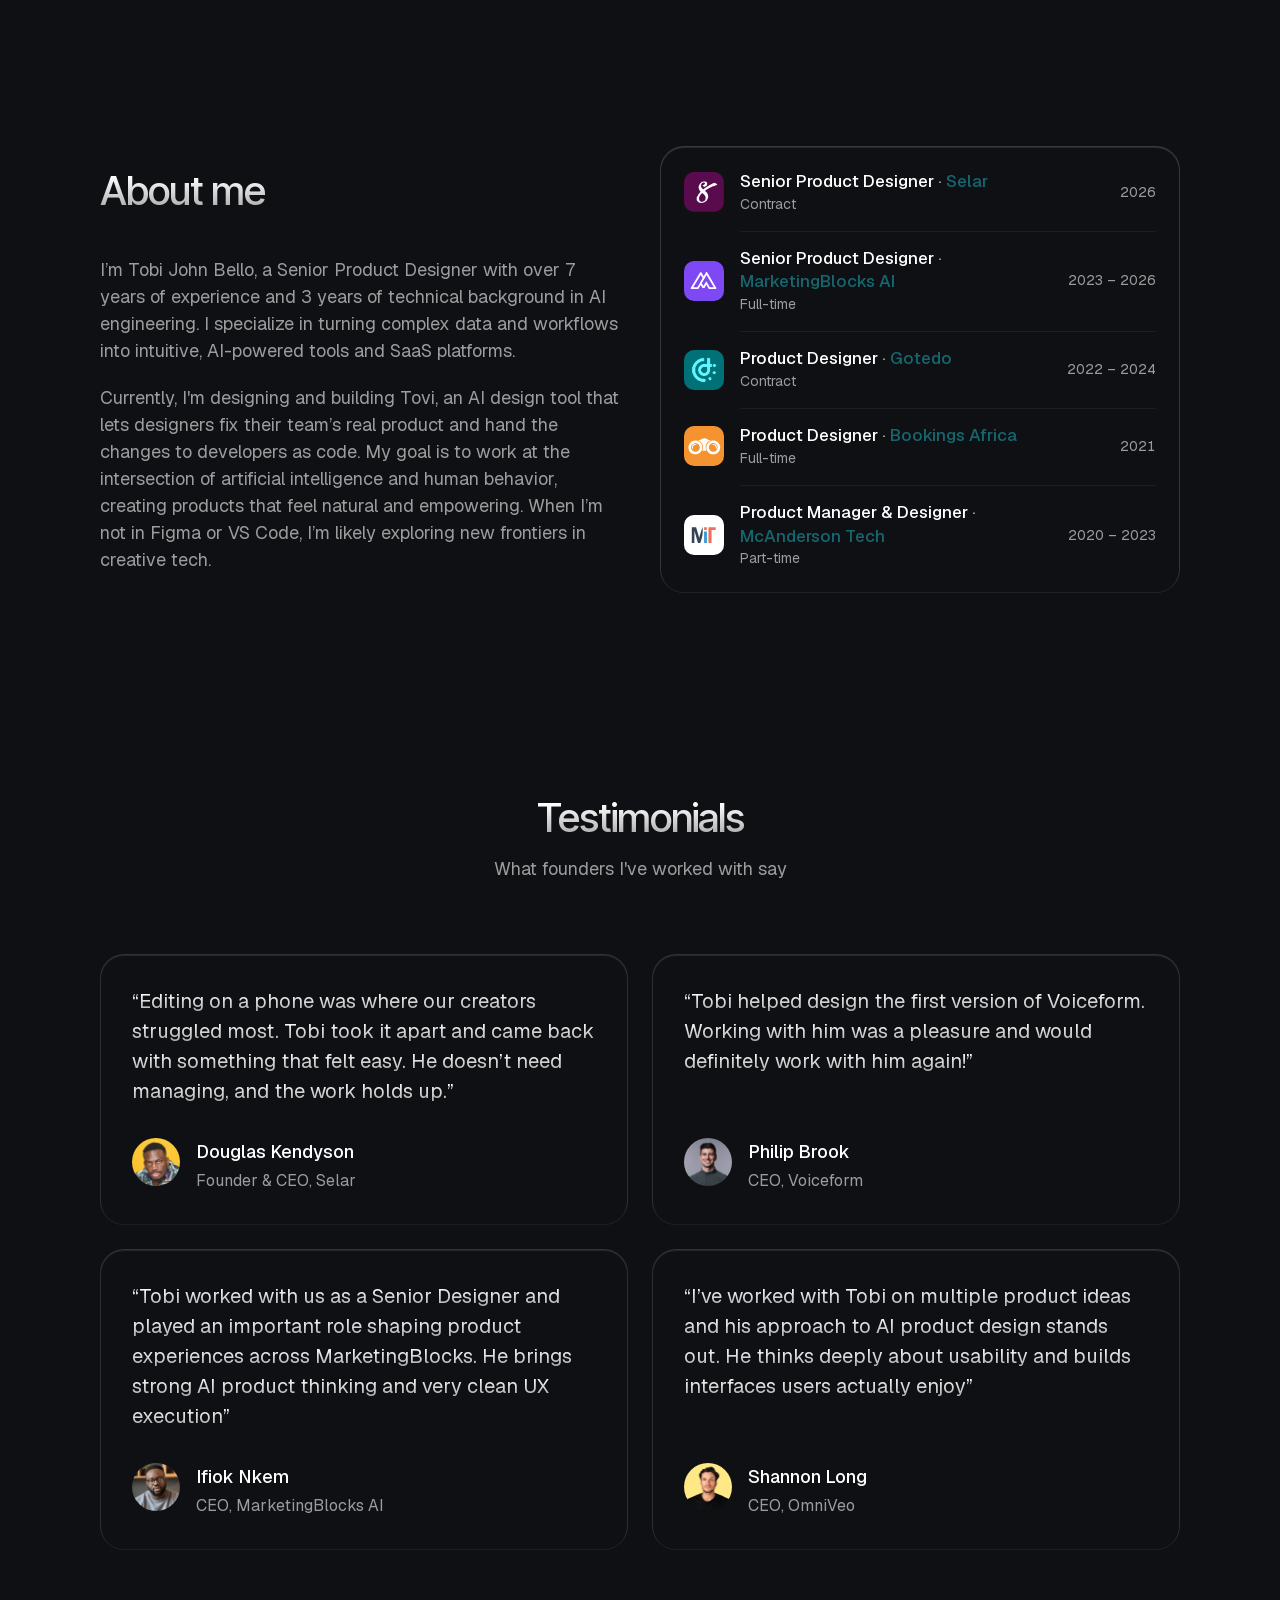
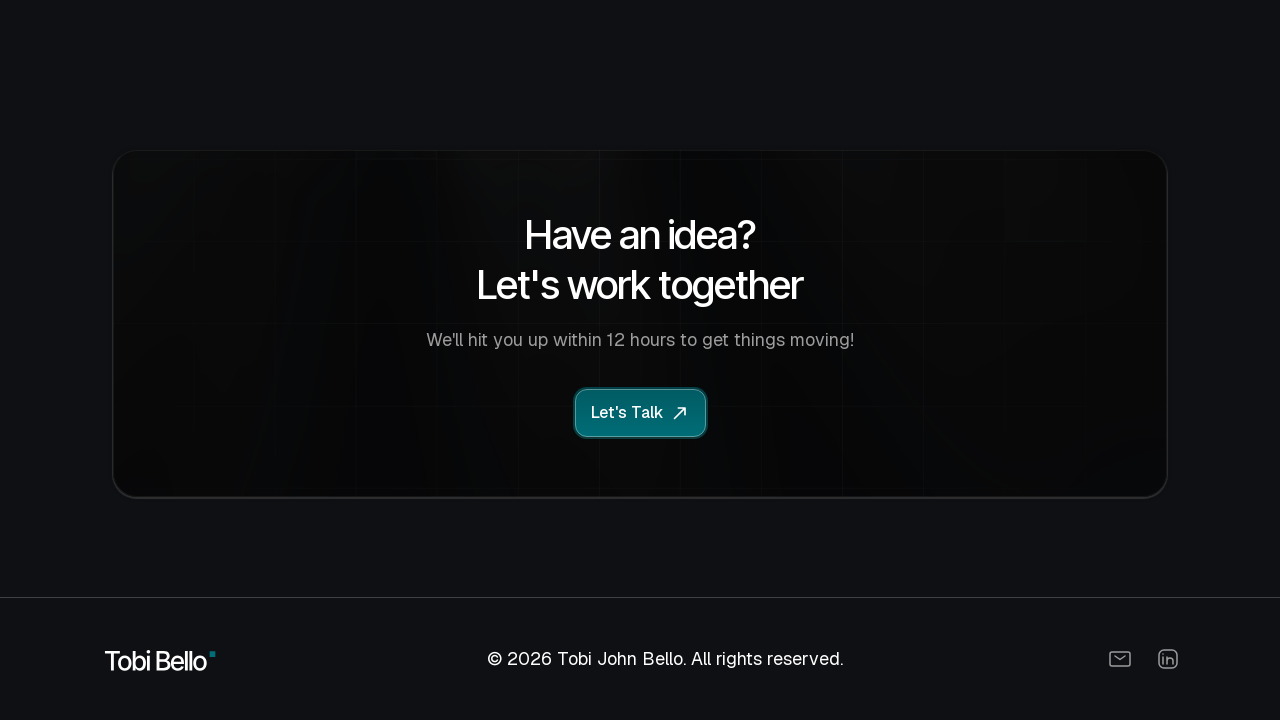
==== commit 58cc406e: "Hero: remove the green glow behind the photo and the availability tag Co-Authored-By: Claude Opus 5." ====
--- a/index.html
+++ b/index.html
@@ -23,7 +23,7 @@
 <link rel="preload" href="assets/fonts/Geist-var.woff2" as="font" type="font/woff2" crossorigin>
 <link rel="preload" href="assets/fonts/InterTight-var.woff2" as="font" type="font/woff2" crossorigin>
 <script>document.documentElement.classList.add('js-motion')</script>
-<link rel="stylesheet" href="assets/styles.css?v=20261123j">
+<link rel="stylesheet" href="assets/styles.css?v=20261125a">
 </head>
 <body>
 <header class="site-header appear" style="--from-y:-16px;--delay:.1s">
@@ -52,7 +52,6 @@
     <div class="hero-glow" aria-hidden="true"></div>
     <img class="hero-bg" src="assets/images/rmx4Vy7zMNJKXeLhiIG00IlRLk.png?v=20261123h" alt="">
     <div class="hero-inner">
-      <a class="avail appear" style="--delay:.05s" href="mailto:tobijohnbello@gmail.com">Available for new projects<svg viewBox="0 0 16 16" fill="none" stroke="currentColor" stroke-width="1.4" stroke-linecap="round" stroke-linejoin="round" aria-hidden="true"><path d="M5 11l6-6M6 5h5v5"/></svg></a>
       <div class="avatar-wrap appear" style="--delay:.15s"><img class="avatar" src="assets/images/3a0TsaIyMQbZR7j9urEglnDvk4.png" alt="Tobi John Bello" width="96" height="96"></div>
       <div class="hero-lines">
         <h3 class="greeting appear" style="--delay:.25s"><span class="g-name">Tobi John Bello</span><span class="sr-only">, </span><span class="g-role">Design Engineer &amp; Product Designer</span></h3>
@@ -68,7 +67,7 @@
       </div>
       <div class="ctas">
         <a class="btn btn-primary appear" style="--delay:.9s" href="mailto:tobijohnbello@gmail.com">Let’s Talk <svg viewBox="0 0 20 20" fill="none" aria-hidden="true"><path d="M14.1665 7.00008L5.08315 16.0834C4.93037 16.2362 4.73593 16.3126 4.49982 16.3126C4.26371 16.3126 4.06926 16.2362 3.91648 16.0834C3.76371 15.9306 3.68732 15.7362 3.68732 15.5001C3.68732 15.264 3.76371 15.0695 3.91648 14.9167L12.9998 5.83341H8.33315C8.09704 5.83341 7.89912 5.75355 7.7394 5.59383C7.57968 5.43411 7.49982 5.23619 7.49982 5.00008C7.49982 4.76397 7.57968 4.56605 7.7394 4.40633C7.89912 4.24661 8.09704 4.16675 8.33315 4.16675H14.9998C15.2359 4.16675 15.4338 4.24661 15.5936 4.40633C15.7533 4.56605 15.8331 4.76397 15.8331 5.00008V11.6667C15.8331 11.9029 15.7533 12.1008 15.5936 12.2605C15.4338 12.4202 15.2359 12.5001 14.9998 12.5001C14.7637 12.5001 14.5658 12.4202 14.4061 12.2605C14.2463 12.1008 14.1665 11.9029 14.1665 11.6667V7.00008Z" fill="white"/></svg></a>
-        <a class="btn btn-ghost appear" style="--delay:.97s" href="https://drive.google.com/file/d/1QkgXBdoFp49OG6XRfcjMGfSXgzDEqbFx/view?usp=sharing" target="_blank" rel="noopener">View Resume</a>
+        <a class="btn btn-ghost appear" style="--delay:.97s" href="https://drive.google.com/file/d/1iekWeo_3zpn9Skbzlo8CNJSTTVPYmExJ/view?usp=sharing" target="_blank" rel="noopener">View Resume</a>
       </div>
       <div class="hero-stack" aria-label="Selected work">
         <a class="hs-card hs-l" href="work/cutline/" aria-label="Cutline case study"><img src="assets/images/cutline/cutline-thumb.jpg?v=7" alt=""></a>
--- a/assets/styles.css
+++ b/assets/styles.css
@@ -401,11 +401,9 @@
 .sr-only { position: absolute; width: 1px; height: 1px; overflow: hidden; clip: rect(0 0 0 0); white-space: nowrap; }
 
 /* ---------- Hero details ---------- */
-/* 6. Depth: grid fades toward the edges, soft teal halo behind the photo */
+/* 6. Depth: grid fades toward the edges */
 .hero-bg { -webkit-mask-image: radial-gradient(75% 70% at 50% 38%, #000 35%, transparent 100%); mask-image: radial-gradient(75% 70% at 50% 38%, #000 35%, transparent 100%); }
 .avatar-wrap { position: relative; display: grid; place-items: center; }
-.avatar-wrap::before { content: ""; position: absolute; width: 260px; height: 260px; border-radius: 50%; background: radial-gradient(closest-side, rgba(27,189,204,.28), rgba(27,189,204,0)); filter: blur(10px); z-index: -1; animation: halo 6s ease-in-out infinite; }
-@keyframes halo { 50% { transform: scale(1.12); opacity: .75; } }
 .avatar-wrap::after { content: ""; position: absolute; inset: -6px; border-radius: 50%; border: 1px solid rgba(255,255,255,.12); }
 
 /* 2. Teal light that follows the cursor */
@@ -436,7 +434,7 @@
 
 @media (prefers-reduced-motion: reduce) {
   .headline.words .w, .hs-card { animation: none; opacity: 1; filter: none; transform: var(--to, none); }
-  .avatar-wrap::before, .avail i::after { animation: none; }
+  .avail i::after { animation: none; }
 }
 /* Word reveal: each word carries the gradient itself (filters break a parent's clipped background) */
 .headline.words .grad { background: none; -webkit-text-fill-color: currentColor; color: inherit; }
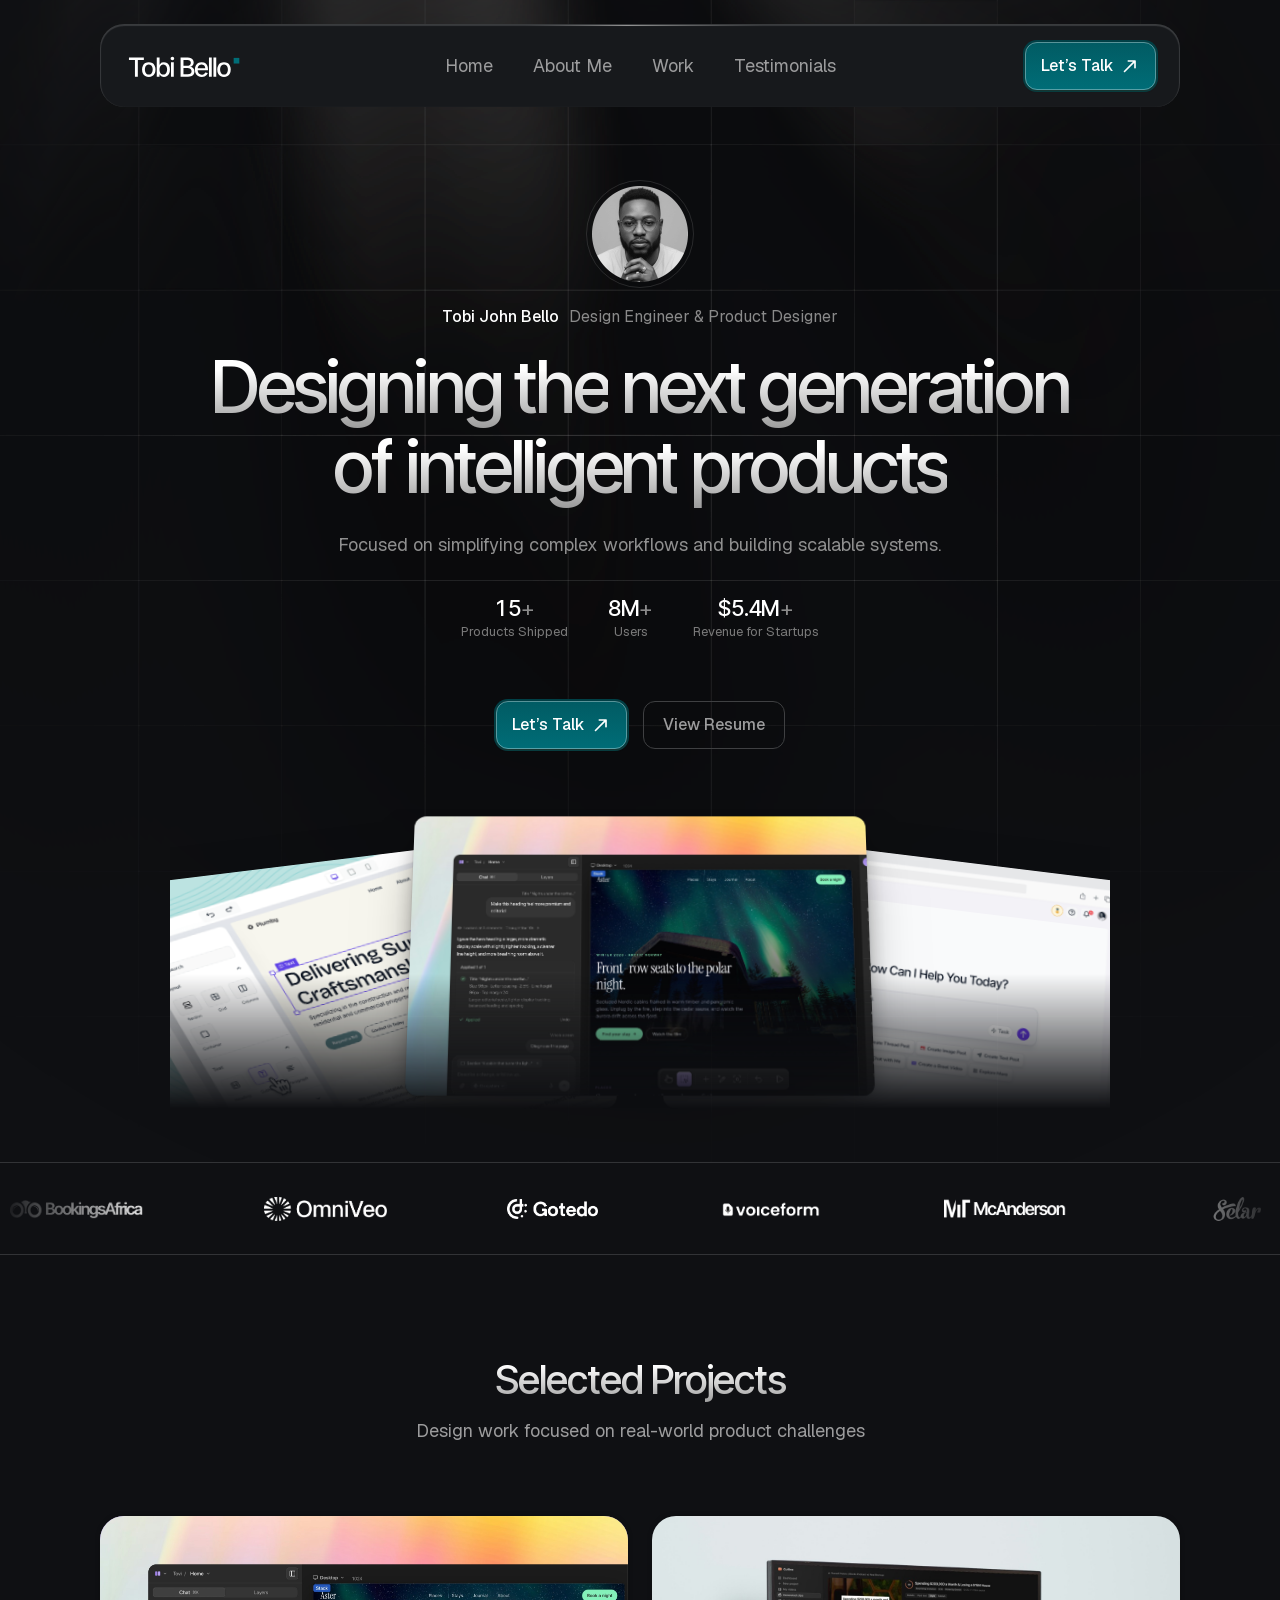
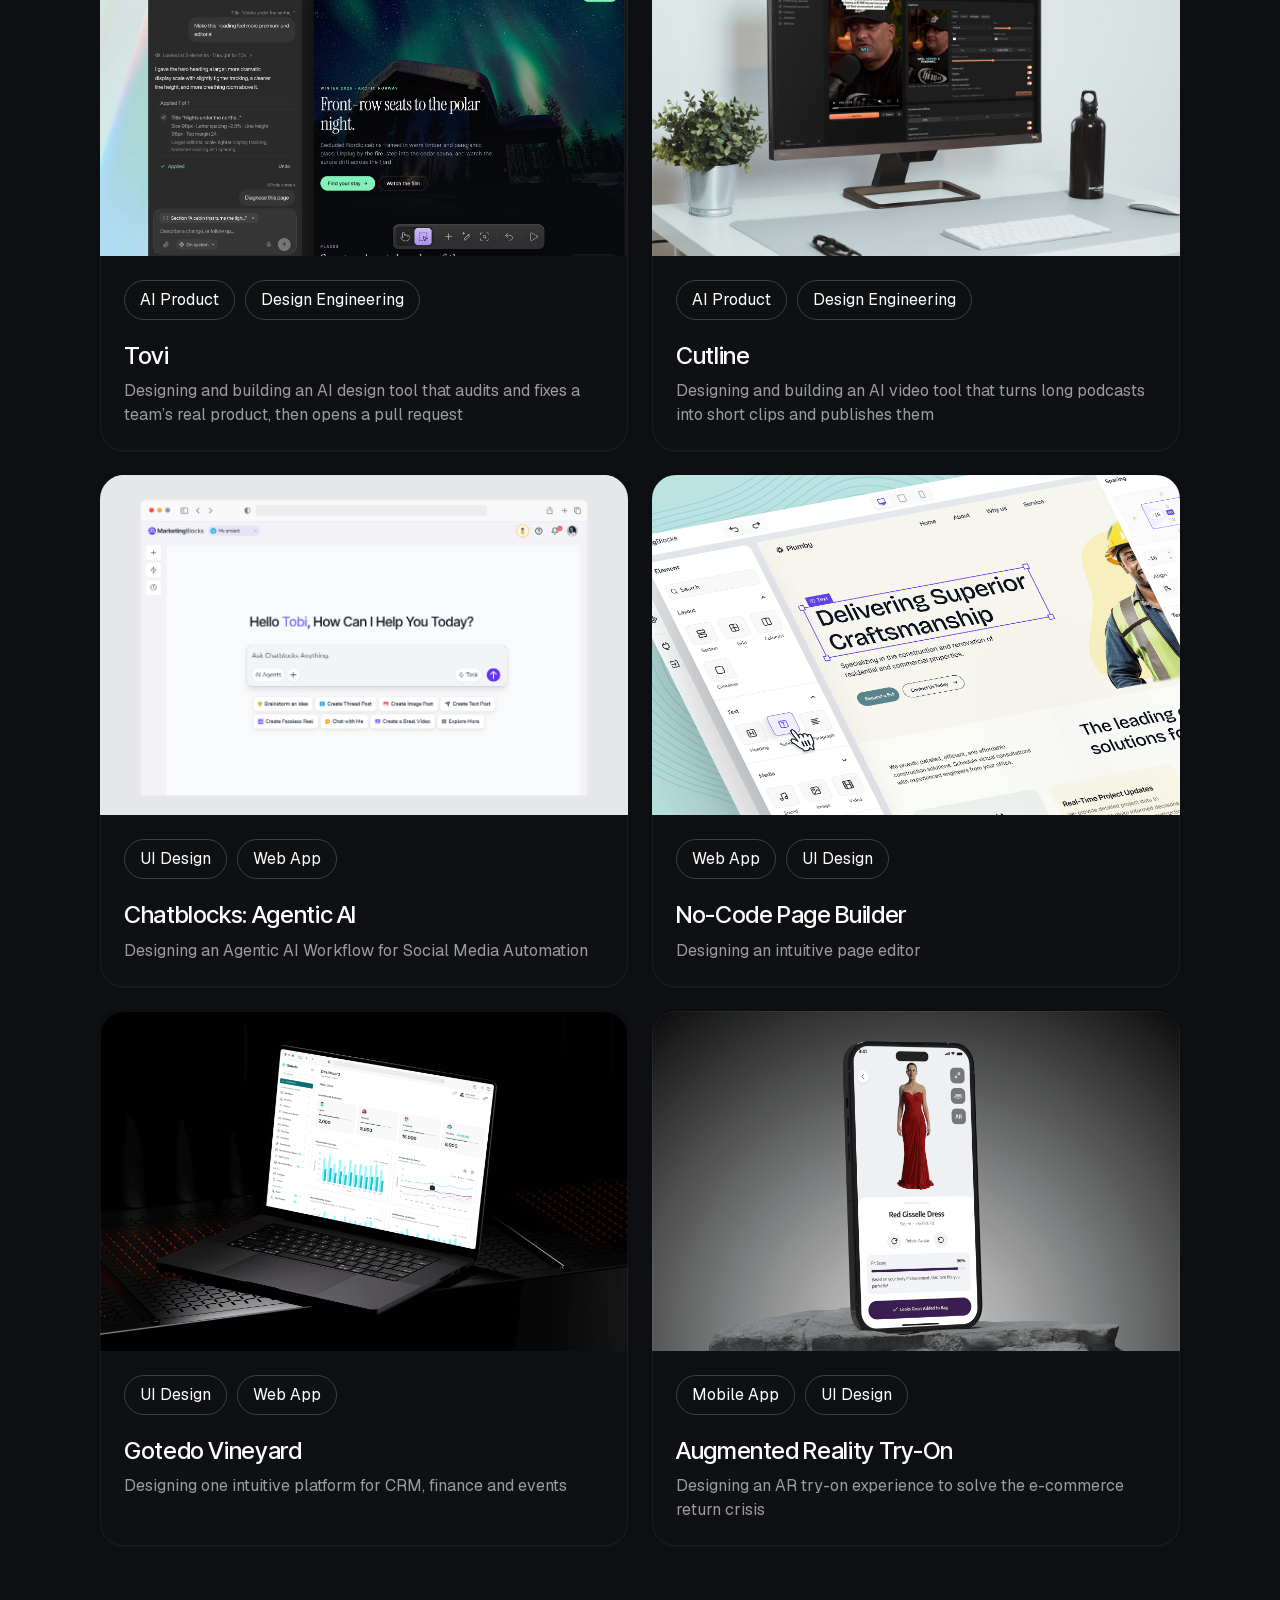
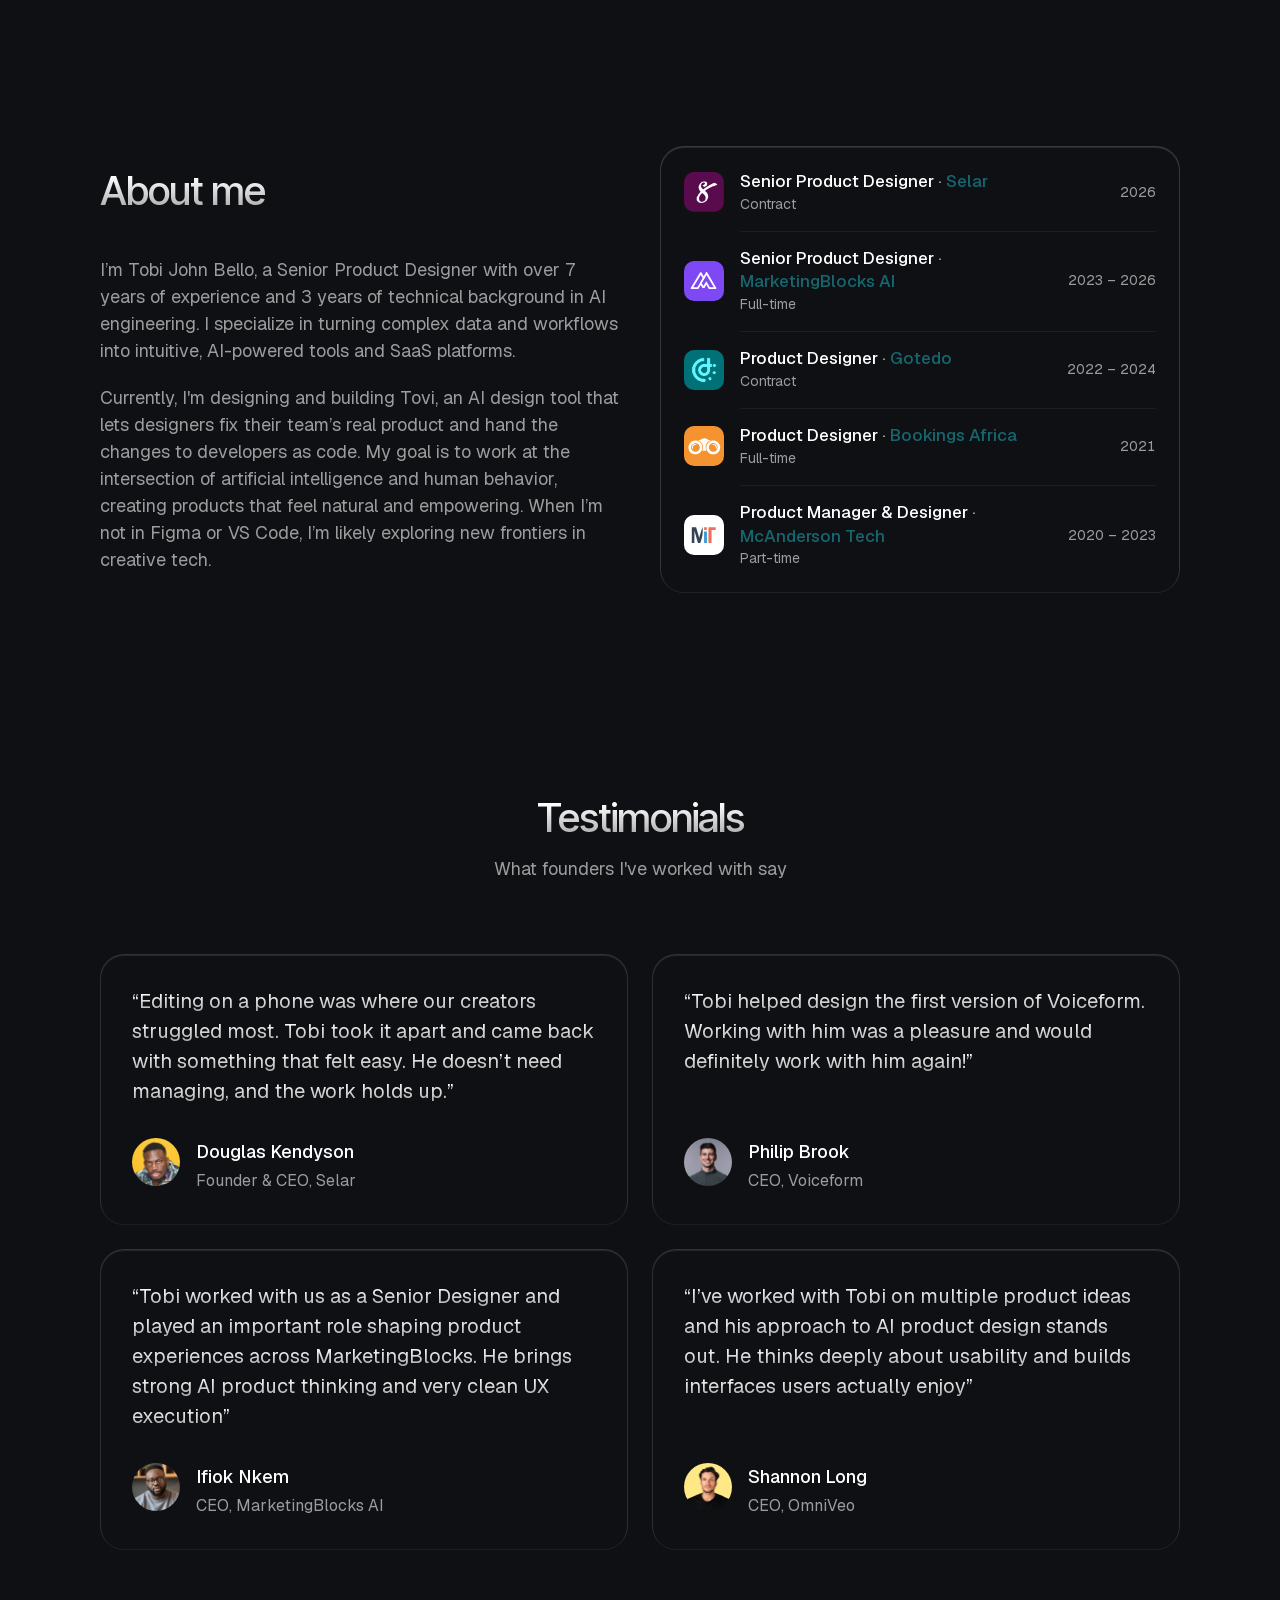
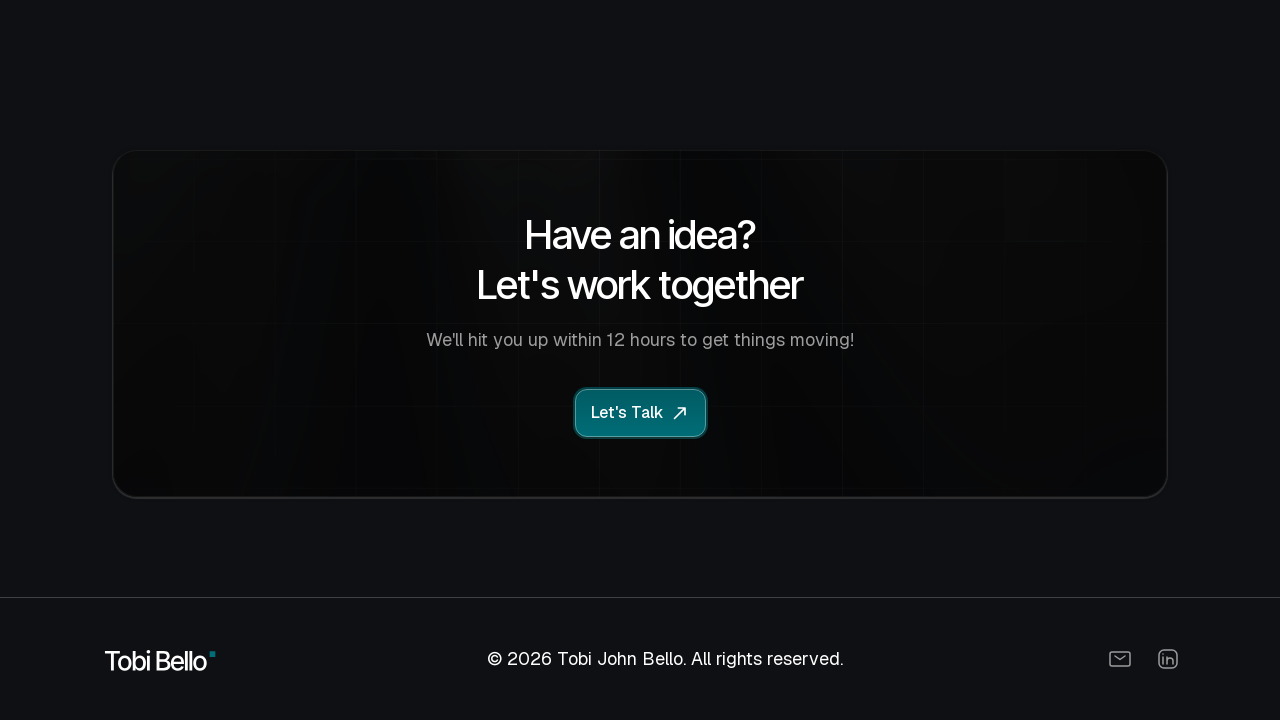
==== commit d9b92f8e: "Hero cards: soft layered shadow instead of an outline, gentler hover, page builder on the left. Tovi" ====
--- a/index.html
+++ b/index.html
@@ -23,7 +23,7 @@
 <link rel="preload" href="assets/fonts/Geist-var.woff2" as="font" type="font/woff2" crossorigin>
 <link rel="preload" href="assets/fonts/InterTight-var.woff2" as="font" type="font/woff2" crossorigin>
 <script>document.documentElement.classList.add('js-motion')</script>
-<link rel="stylesheet" href="assets/styles.css?v=20261125a">
+<link rel="stylesheet" href="assets/styles.css?v=20261125c">
 </head>
 <body>
 <header class="site-header appear" style="--from-y:-16px;--delay:.1s">
@@ -70,7 +70,7 @@
         <a class="btn btn-ghost appear" style="--delay:.97s" href="https://drive.google.com/file/d/1iekWeo_3zpn9Skbzlo8CNJSTTVPYmExJ/view?usp=sharing" target="_blank" rel="noopener">View Resume</a>
       </div>
       <div class="hero-stack" aria-label="Selected work">
-        <a class="hs-card hs-l" href="work/cutline/" aria-label="Cutline case study"><img src="assets/images/cutline/cutline-thumb.jpg?v=7" alt=""></a>
+        <a class="hs-card hs-l" href="work/no-code-page-builder/" aria-label="No-Code Page Builder case study"><img src="assets/images/rdNIWnpcGglrYolwVCsgDgLjlwc.png" alt=""></a>
         <a class="hs-card hs-r" href="work/chatblock-agenticai/" aria-label="Chatblocks case study"><img src="assets/images/oWLiHpSBXKq6SvZy4Uui7AdJMLM.png" alt=""></a>
         <a class="hs-card hs-c" href="work/tovi/" aria-label="Tovi case study"><img src="assets/images/tovi/tovi-thumb.jpg?v=13" alt=""></a>
       </div>
--- a/assets/styles.css
+++ b/assets/styles.css
@@ -423,13 +423,15 @@
 
 /* 4. A fanned stack of real work under the buttons */
 .hero-stack { position: relative; width: min(940px, 100%); height: 300px; margin-top: 36px; perspective: 1600px; -webkit-mask-image: linear-gradient(#000 55%, transparent 100%); mask-image: linear-gradient(#000 55%, transparent 100%); }
-.hs-card { position: absolute; top: 0; left: 50%; width: 460px; aspect-ratio: 16 / 10; border-radius: 12px; overflow: hidden; border: 1px solid rgba(255,255,255,.14); box-shadow: 0 30px 60px -20px rgba(0,0,0,.8); background: #1a1a1a; transition: transform .6s cubic-bezier(.16,1,.3,1); opacity: 0; animation: stackIn 1.1s cubic-bezier(.16,1,.3,1) forwards; }
+.hs-card { position: absolute; top: 0; left: 50%; width: 460px; aspect-ratio: 16 / 10; border-radius: 12px; overflow: hidden; box-shadow: 0 1px 2px rgba(0,0,0,.22), 0 10px 24px -8px rgba(0,0,0,.45), 0 28px 56px -20px rgba(0,0,0,.55); background: #1a1a1a; transition: transform .9s cubic-bezier(.22,1,.36,1), box-shadow .9s cubic-bezier(.22,1,.36,1); opacity: 0; animation: stackIn 1.1s cubic-bezier(.16,1,.3,1) forwards; }
 .hs-card img { width: 100%; height: 100%; object-fit: cover; display: block; }
 .hs-c { z-index: 3; transform: translateX(-50%) translateY(0) rotateX(14deg); animation-delay: 1.05s; --to: translateX(-50%) rotateX(14deg); }
 .hs-l { z-index: 2; transform: translateX(-108%) translateY(40px) rotate(-7deg) rotateX(14deg); animation-delay: 1.15s; --to: translateX(-108%) translateY(40px) rotate(-7deg) rotateX(14deg); }
 .hs-r { z-index: 2; transform: translateX(8%) translateY(40px) rotate(7deg) rotateX(14deg); animation-delay: 1.2s; --to: translateX(8%) translateY(40px) rotate(7deg) rotateX(14deg); }
 @keyframes stackIn { from { opacity: 0; transform: var(--to) translateY(60px); } to { opacity: 1; transform: var(--to); } }
-.hs-card:hover { transform: var(--to) translateY(-14px) !important; z-index: 4; }
+.hs-card:hover { transform: var(--to) translateY(-6px) scale(1.012) !important; box-shadow: 0 2px 4px rgba(0,0,0,.2), 0 16px 32px -10px rgba(0,0,0,.5), 0 40px 72px -24px rgba(0,0,0,.6); }
+.hs-card img { transition: filter .9s cubic-bezier(.22,1,.36,1); }
+.hs-card:hover img { filter: brightness(1.04); }
 @media (max-width: 809px) { .hero-stack { height: 190px; } .hs-card { width: 280px; } }
 
 @media (prefers-reduced-motion: reduce) {
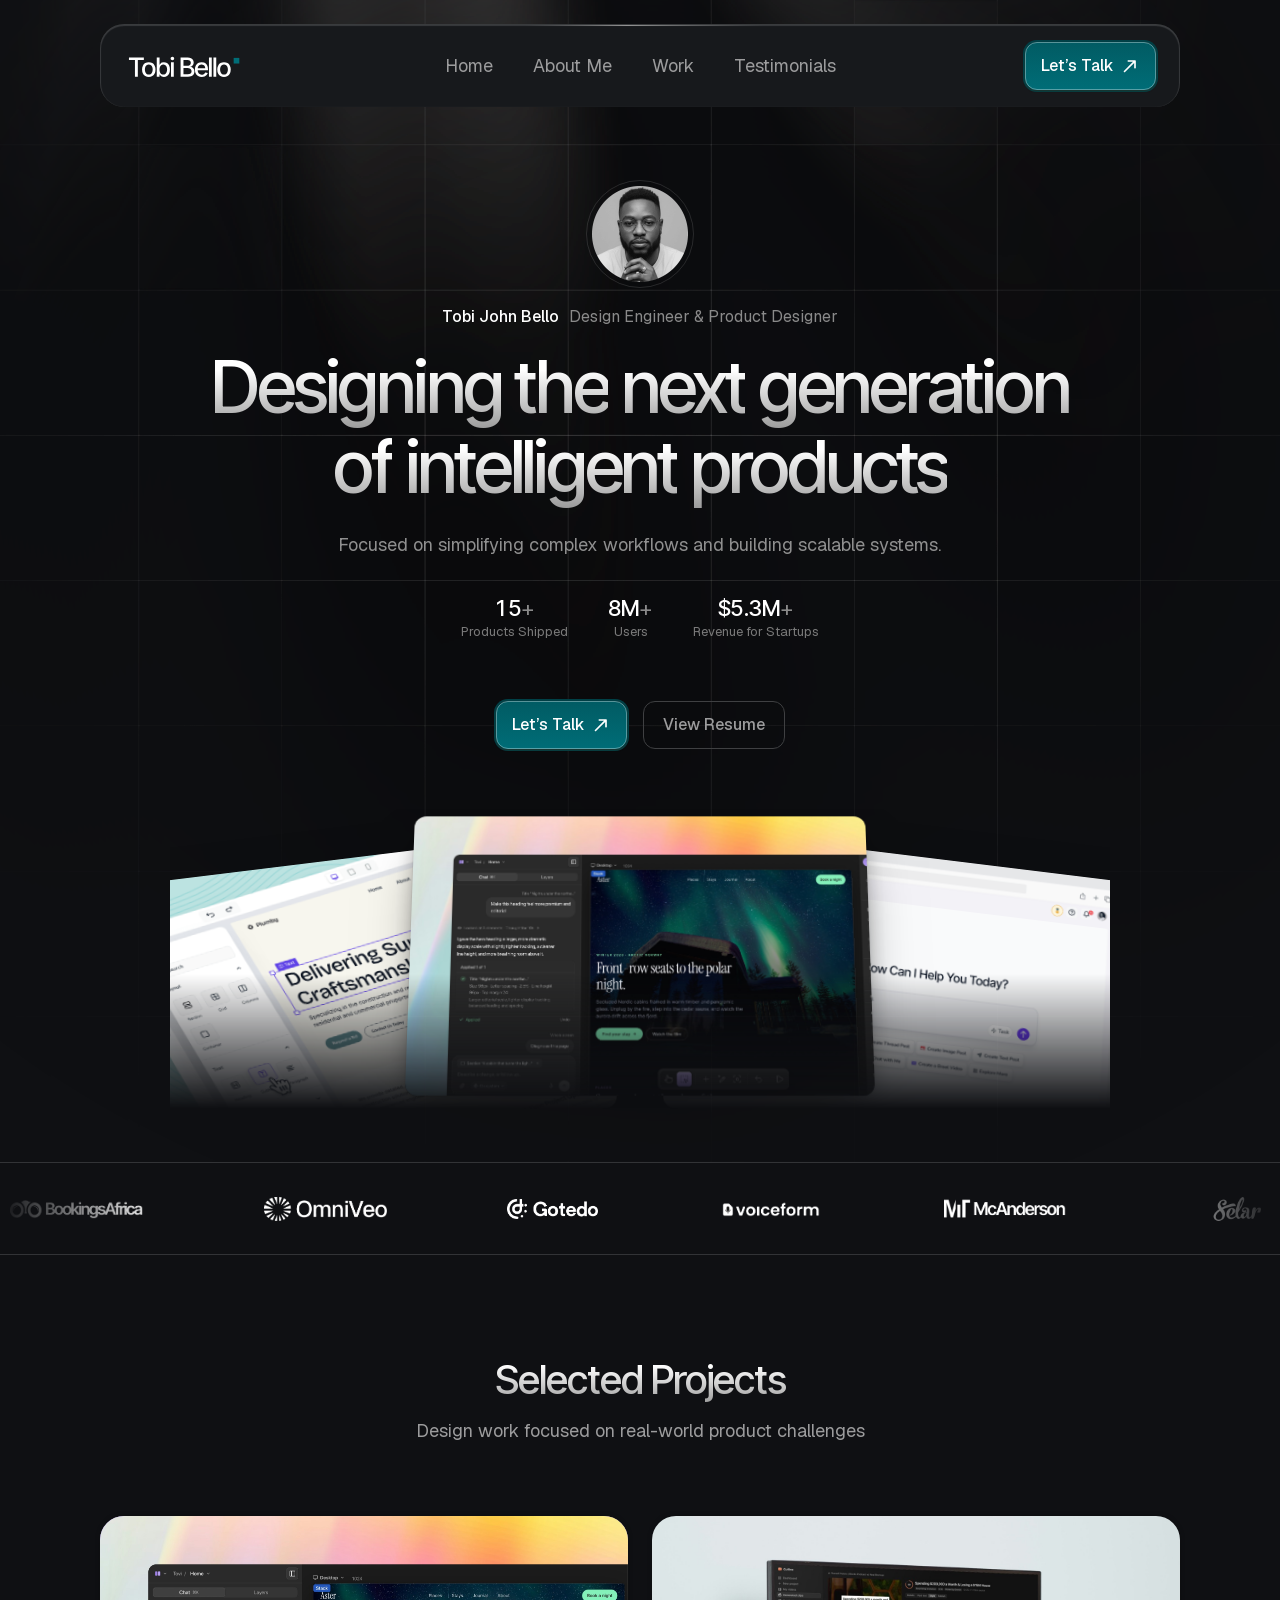
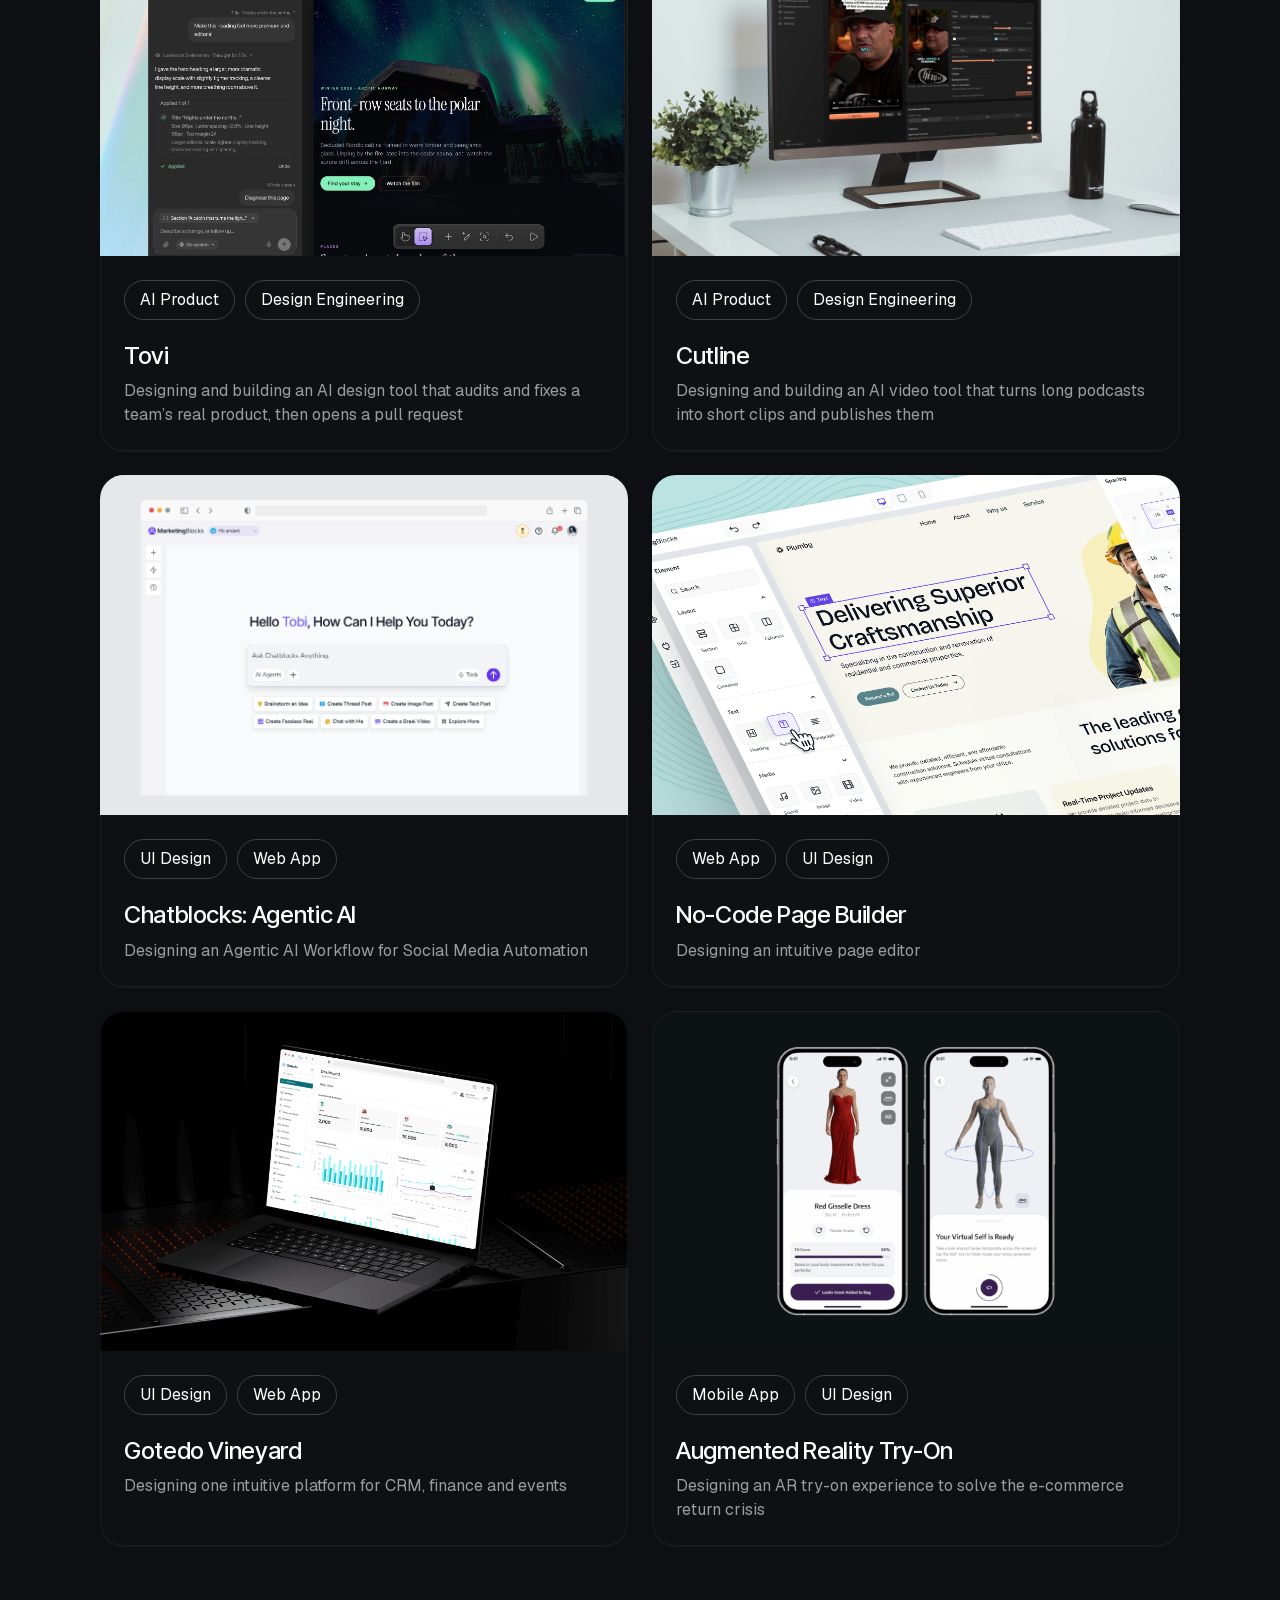
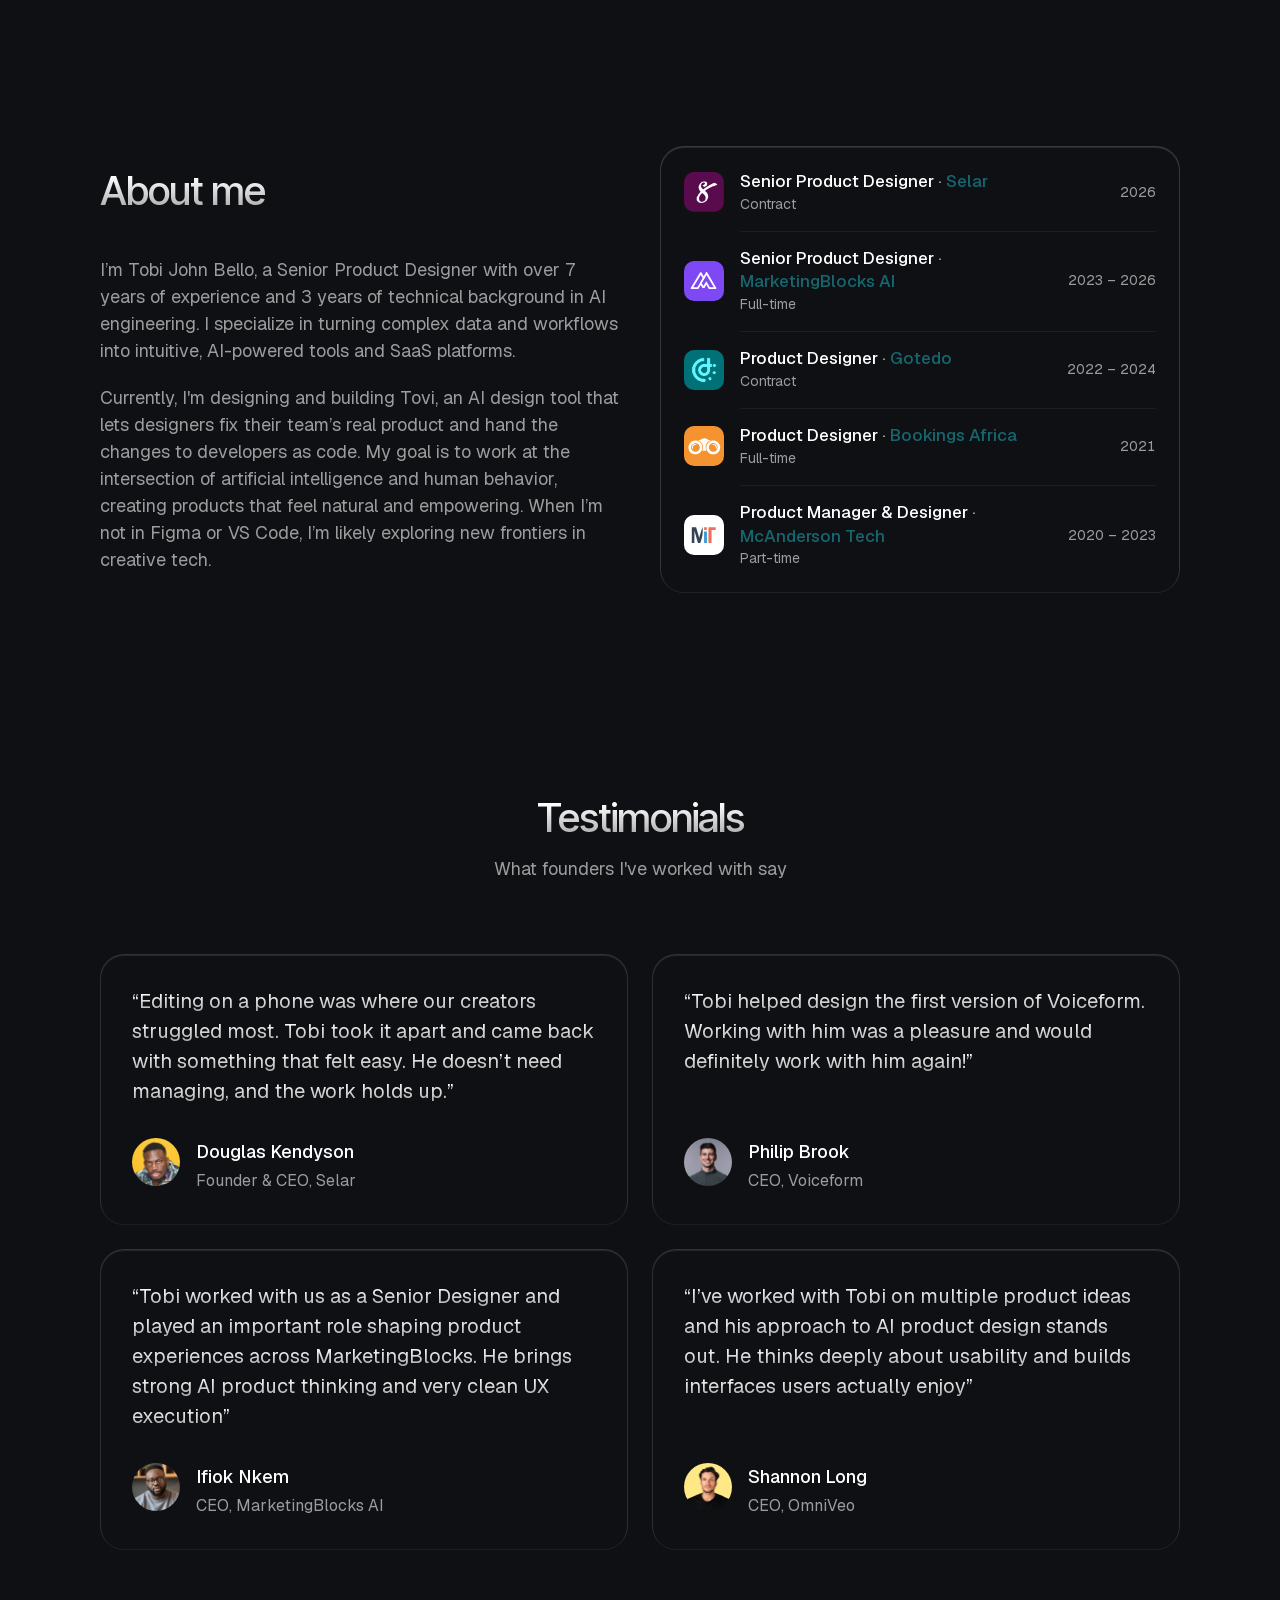
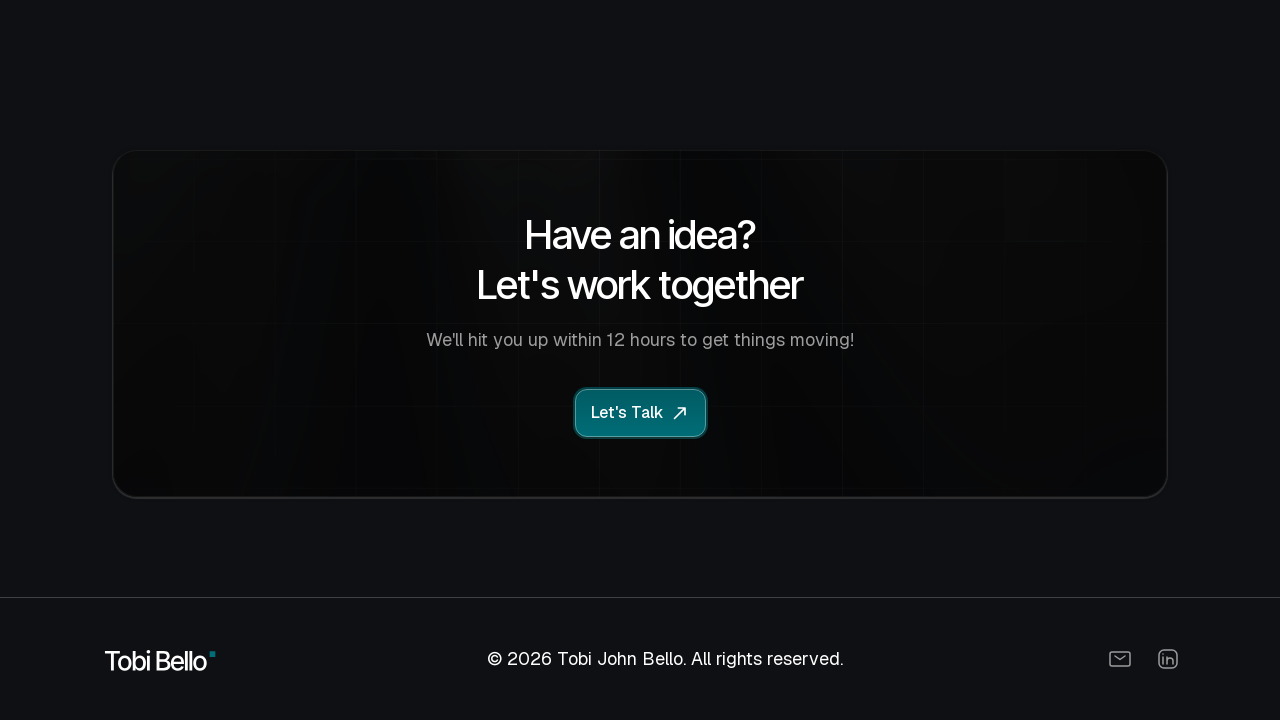
==== commit 59cfc813: "Try-on project card: animated GIF thumbnail, widened with each frame's own background so nothing is " ====
--- a/index.html
+++ b/index.html
@@ -123,7 +123,7 @@
         </div>
       </a>
       <a class="project reveal scale" href="work/augmented-reality-try-on/">
-        <div class="project-img"><img src="assets/images/9REVzFUQ6uCuavGl8Y809GJALQE.png" alt="" loading="lazy"></div>
+        <div class="project-img"><img src="assets/images/tryon/tryon-thumb.gif?v=2" alt="" loading="lazy"></div>
         <div class="project-body">
           <div class="tags"><span class="tag">Mobile App</span><span class="tag">UI Design</span></div>
           <div class="project-text"><h3>Augmented Reality Try-On</h3><p>Designing an AR try-on experience to solve the e-commerce return crisis</p></div>
